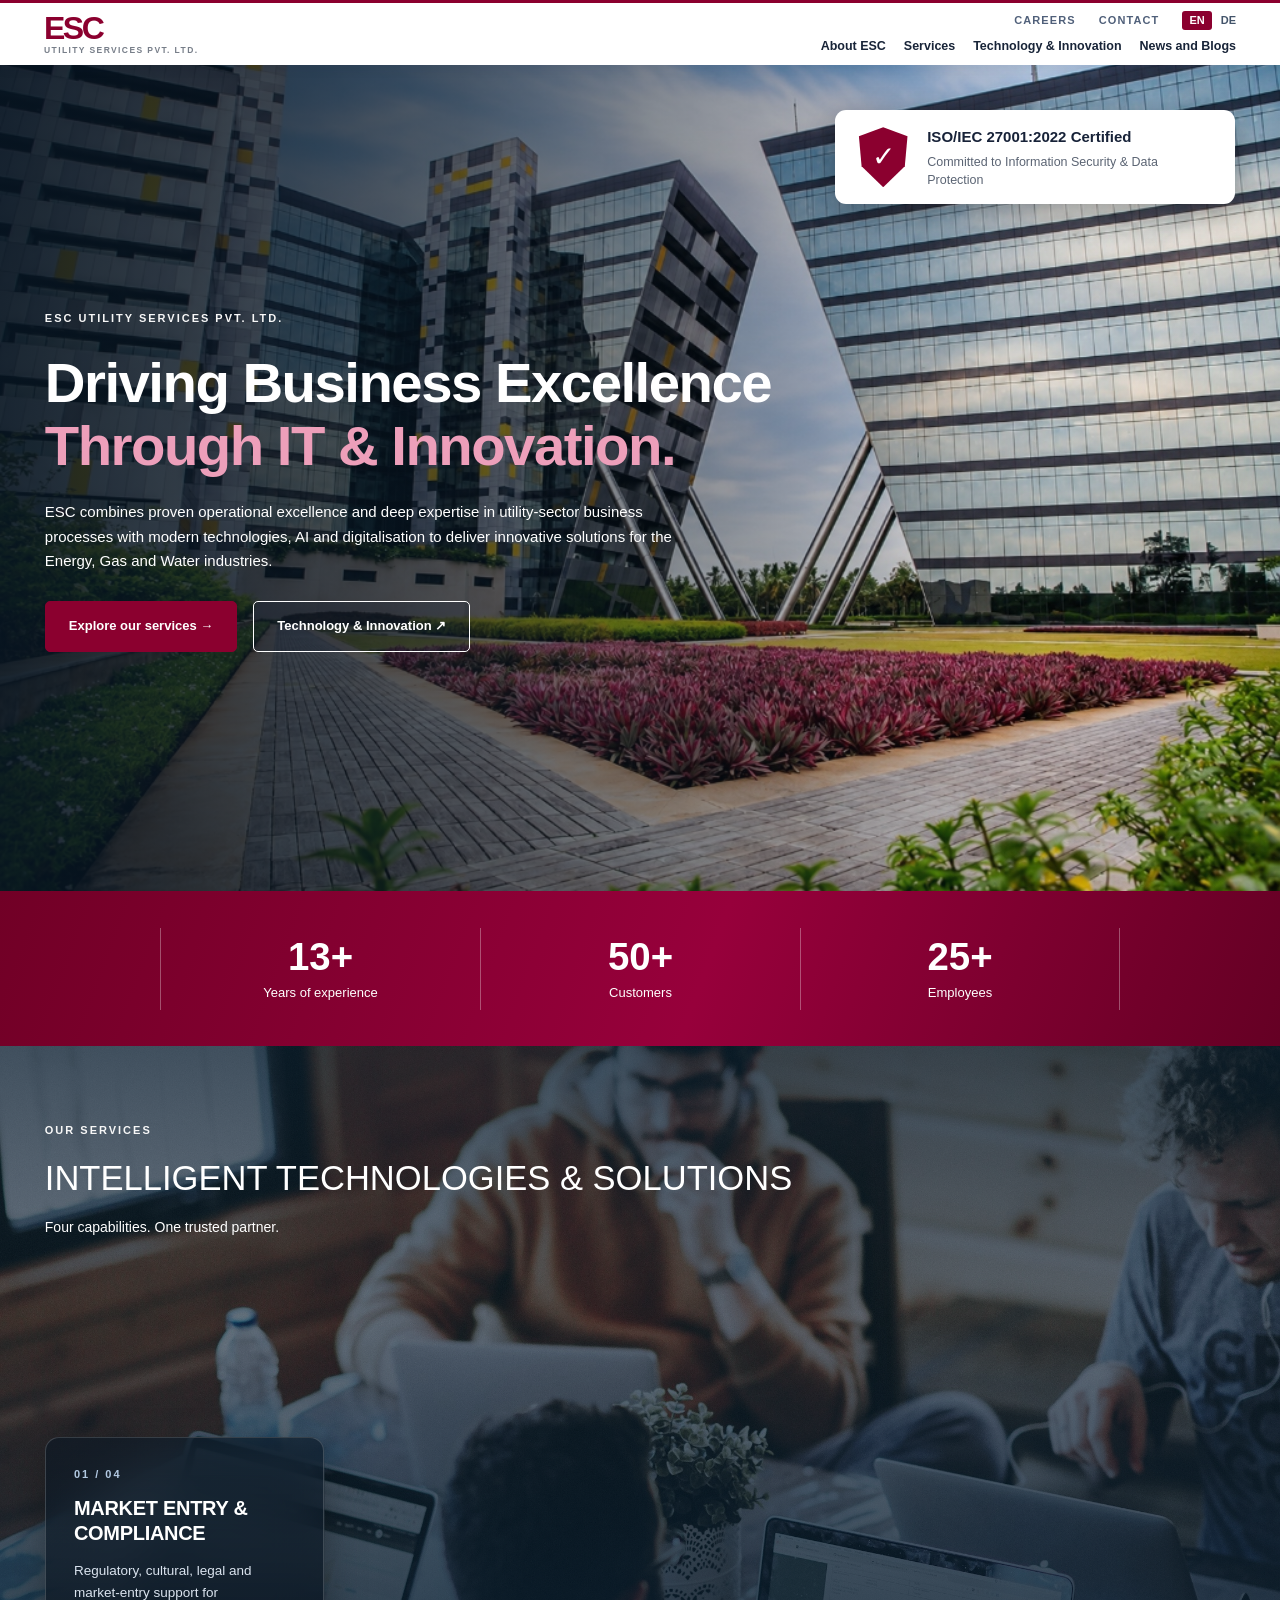
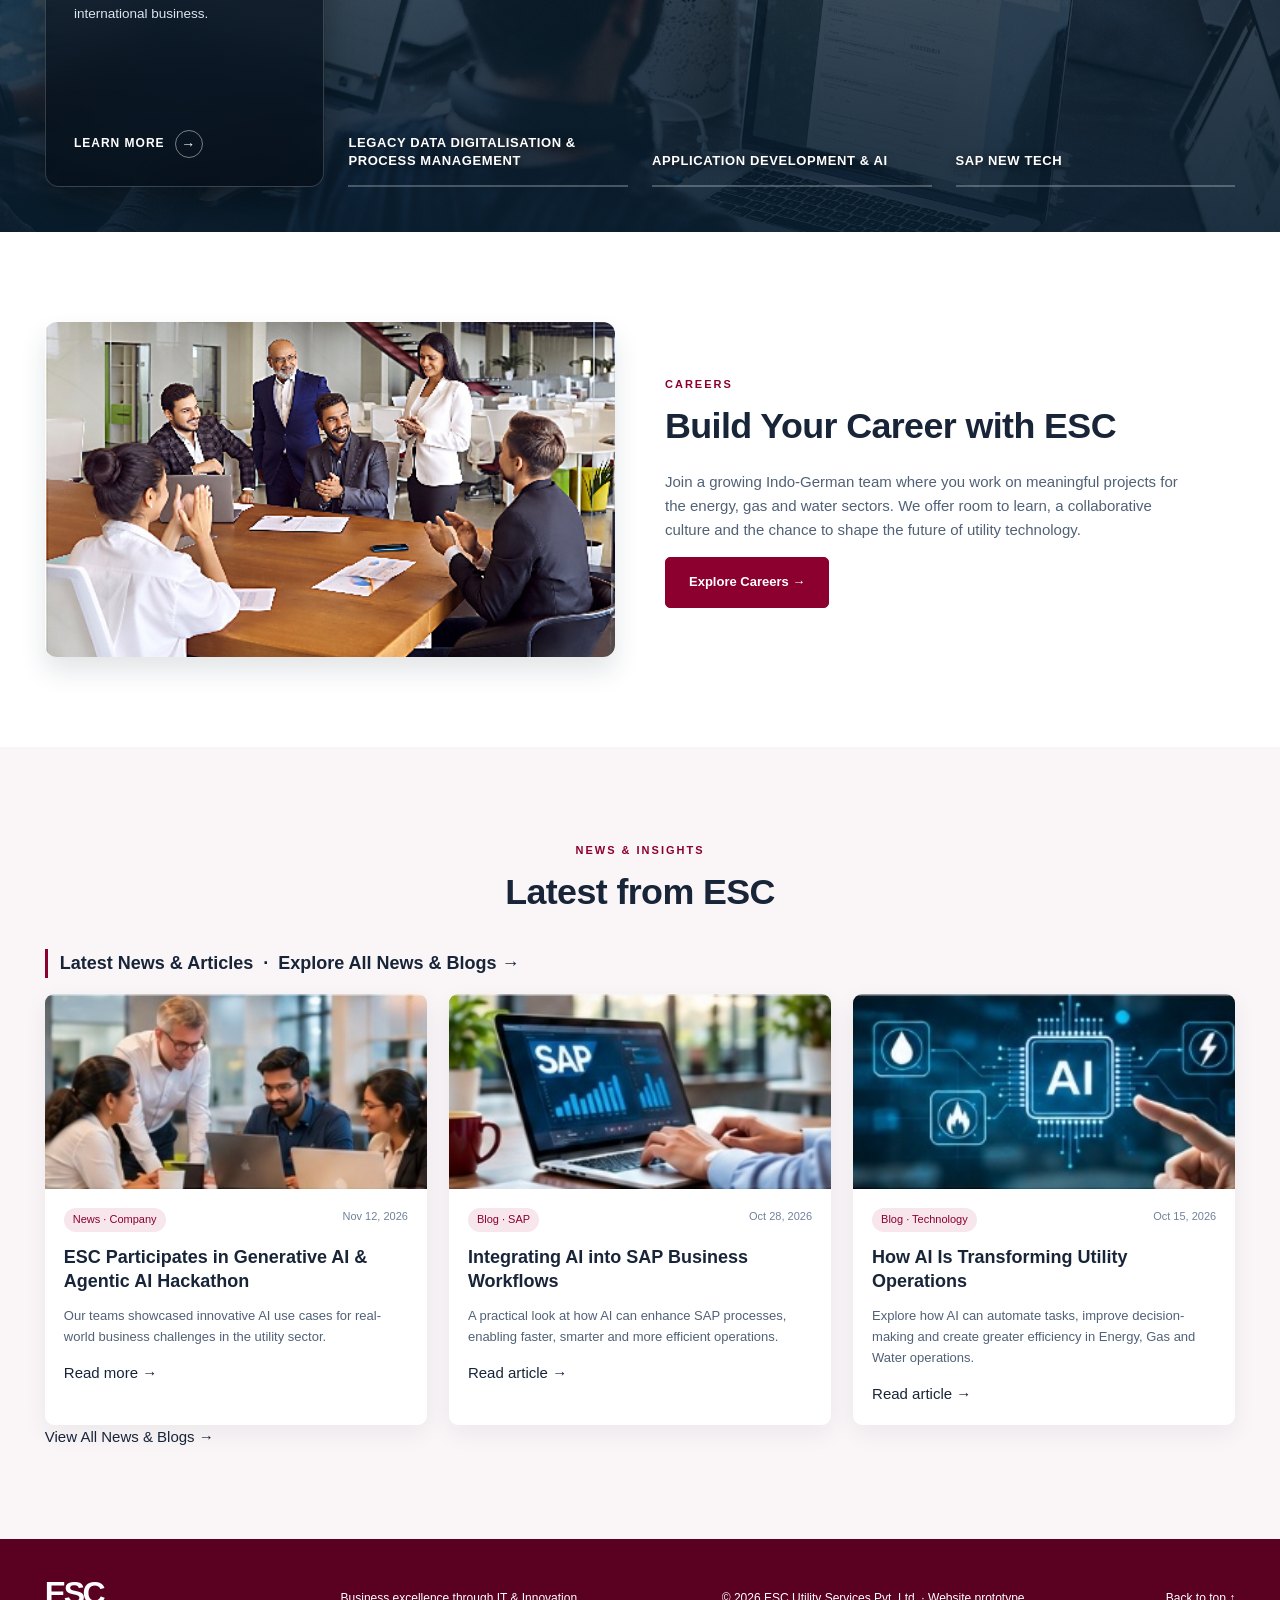
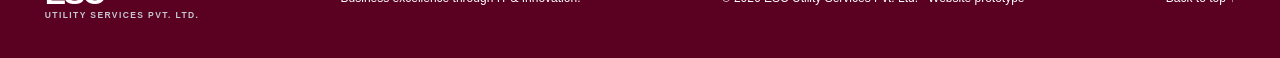
==== ESC_Complete_Website/index.html @ 32b94854 "Initial commit of updated ESC website" ====
<!DOCTYPE html>

<html lang="en"><head><meta charset="utf-8"/><meta content="width=device-width, initial-scale=1" name="viewport"/><meta content="#85002e" name="theme-color"/><title>ESC Utility Services Pvt. Ltd. | IT &amp; Innovation</title><link href="styles.css?v=20261124_clean" rel="stylesheet"/></head><body>
<header class="site-header">
    <div class="topbar">
      <a class="brand" href="#home">
        <b>ESC</b>
        <small>UTILITY SERVICES PVT. LTD.</small>
      </a>
      <div class="toplinks">
        <a href="careers.html" data-en="Careers" data-de="Karriere">Careers</a>
        <a href="contact.html" data-en="Contact" data-de="Kontakt">Contact</a>
        <span class="lang">
          <button class="chosen" data-lang="en" type="button">EN</button>
          <button class="" data-lang="de" type="button">DE</button>
        </span>
      </div>
    </div>
    <div class="navrow">
      <nav aria-label="Main navigation">
        <a href="about.html" data-en="About ESC" data-de="Über ESC">About ESC</a>
        <a href="services.html" data-en="Services" data-de="Leistungen">Services</a>
        <a href="innovation.html" data-en="Technology &amp; Innovation" data-de="Technologie &amp; Innovation">Technology &amp; Innovation</a>
        <a href="news-and-blogs.html" data-en="News and Blogs" data-de="News und Blogs">News and Blogs</a>
      </nav>
      <button aria-label="Toggle menu" class="menu" id="menu" type="button">☰</button>
    </div>
  </header>
<main><section class="hero" id="home"><div class="hero-copy"><span class="eyebrow light">ESC UTILITY SERVICES PVT. LTD.</span><h1 data-de="Geschäftliche Exzellenz&lt;br&gt;&lt;em&gt;durch IT &amp; Innovation.&lt;/em&gt;" data-en="Driving Business Excellence&lt;br&gt;&lt;em&gt;Through IT &amp; Innovation.&lt;/em&gt;">Driving Business Excellence<br/><em>Through IT &amp; Innovation.</em></h1><p data-de="Aufbauend auf 13 Jahren Erfahrung mit Geschäftsprozessen der Versorgungswirtschaft verbindet ESC operative Exzellenz mit modernen Technologien, KI und Digitalisierung für die Energie-, Gas- und Wasserwirtschaft." data-en="ESC combines proven operational excellence and deep expertise in utility-sector business processes with modern technologies, AI and digitalisation to deliver innovative solutions for the Energy, Gas and Water industries.">ESC combines proven operational excellence and deep expertise in utility-sector business processes with modern technologies, AI and digitalisation to deliver innovative solutions for the Energy, Gas and Water industries.</p><div class="hero-actions"><a class="btn" href="#services">Explore our services &rarr;</a><a class="btn outline" href="innovation.html">Technology &amp; Innovation ↗</a></div></div><div class="iso"><div class="shield">✓</div><div><strong>ISO/IEC 27001:2022 Certified</strong><small>Committed to Information Security &amp; Data Protection</small></div></div></section><section aria-label="ESC company at a glance" class="stats"><div class="stat"><strong>13+</strong><span>Years of experience</span></div><div class="stat"><strong>50+</strong><span>Customers</span></div><div class="stat"><strong>25+</strong><span>Employees</span></div></section>
<section class="services-section" id="services"><div class="service-bgs" id="serviceBgs"></div><div class="services-title"><span class="eyebrow light">OUR SERVICES</span><h2>INTELLIGENT TECHNOLOGIES &amp; SOLUTIONS</h2><p>Four capabilities. One trusted partner.</p></div><div class="service-panels" id="servicePanels"></div></section><section class="section careers" id="careers"><img alt="Professional team collaborating around a meeting table" src="assets/career-team-reference.jpg"/><div><span class="eyebrow">CAREERS</span><h2>Build Your Career with ESC</h2><p>Join a growing Indo-German team where you work on meaningful projects for the energy, gas and water sectors. We offer room to learn, a collaborative culture and the chance to shape the future of utility technology.</p><a class="btn blue" href="careers.html">Explore Careers &rarr;</a></div></section><section class="section insights" id="news"><div class="section-heading"><span class="eyebrow" data-en="NEWS &amp; INSIGHTS" data-de="NEWS &amp; EINBLICKE">NEWS &amp; INSIGHTS</span><h2 data-en="Latest from ESC" data-de="Aktuelles von ESC">Latest from ESC</h2></div><div class="insight-sub" id="blogs"><span data-en="Latest News &amp; Articles" data-de="Aktuelle News &amp; Artikel">Latest News &amp; Articles</span> &nbsp;&middot;&nbsp; <a href="news-and-blogs.html" class="all-news-link" data-en="Explore All News &amp; Blogs &rarr;" data-de="Alle News &amp; Blogs entdecken &rarr;">Explore All News &amp; Blogs &rarr;</a></div><div class="news-grid"><article class="news-card"><div class="news-img n1"></div><div class="news-body"><div class="news-meta"><span data-en="News &middot; Company" data-de="News &middot; Unternehmen">News &middot; Company</span><time data-en="Nov 12, 2026" data-de="12. Nov 2026">Nov 12, 2026</time></div><h3 data-en="ESC Participates in Generative AI &amp; Agentic AI Hackathon" data-de="ESC nimmt am Generative AI &amp; Agentic AI Hackathon teil">ESC Participates in Generative AI &amp; Agentic AI Hackathon</h3><p data-en="Our teams showcased innovative AI use cases for real-world business challenges in the utility sector." data-de="Unsere Teams präsentierten innovative KI-Anwendungsfälle für reale geschäftliche Herausforderungen in der Versorgungswirtschaft.">Our teams showcased innovative AI use cases for real-world business challenges in the utility sector.</p><a class="news-card-cta" href="news-and-blogs.html" data-en="Read more &rarr;" data-de="Mehr lesen &rarr;">Read more &rarr;</a></div></article><article class="news-card"><div class="news-img n2"></div><div class="news-body"><div class="news-meta"><span data-en="Blog &middot; SAP" data-de="Blog &middot; SAP">Blog &middot; SAP</span><time data-en="Oct 28, 2026" data-de="28. Okt 2026">Oct 28, 2026</time></div><h3 data-en="Integrating AI into SAP Business Workflows" data-de="Integration von KI in SAP-Geschäftsprozesse">Integrating AI into SAP Business Workflows</h3><p data-en="A practical look at how AI can enhance SAP processes, enabling faster, smarter and more efficient operations." data-de="Ein praxisnaher Einblick, wie KI SAP-Prozesse erweitert und schnellere, intelligentere sowie effizientere Abläufe ermöglicht.">A practical look at how AI can enhance SAP processes, enabling faster, smarter and more efficient operations.</p><a class="news-card-cta" href="news-and-blogs.html" data-en="Read article &rarr;" data-de="Artikel lesen &rarr;">Read article &rarr;</a></div></article><article class="news-card"><div class="news-img n3"></div><div class="news-body"><div class="news-meta"><span data-en="Blog &middot; Technology" data-de="Blog &middot; Technologie">Blog &middot; Technology</span><time data-en="Oct 15, 2026" data-de="15. Okt 2026">Oct 15, 2026</time></div><h3 data-en="How AI Is Transforming Utility Operations" data-de="Wie KI den Versorgerbetrieb transformiert">How AI Is Transforming Utility Operations</h3><p data-en="Explore how AI can automate tasks, improve decision-making and create greater efficiency in Energy, Gas and Water operations." data-de="Erfahren Sie, wie KI Aufgaben automatisiert, Entscheidungsfindungen verbessert und Effizienz in Strom-, Gas- und Wasserbetrieben steigert.">Explore how AI can automate tasks, improve decision-making and create greater efficiency in Energy, Gas and Water operations.</p><a class="news-card-cta" href="news-and-blogs.html" data-en="Read article &rarr;" data-de="Artikel lesen &rarr;">Read article &rarr;</a></div></article></div><div class="explore-all-wrap"><a href="news-and-blogs.html" class="btn-explore-all" data-en="View All News &amp; Blogs &rarr;" data-de="Alle News &amp; Blogs ansehen &rarr;">View All News &amp; Blogs &rarr;</a></div></section>
</main>
<footer><div class="brand"><b>ESC</b><small>UTILITY SERVICES PVT. LTD.</small></div><p>Business excellence through IT &amp; Innovation.</p><p>© <span id="year"></span> ESC Utility Services Pvt. Ltd. &middot; Website prototype</p><a href="#home">Back to top ↑</a></footer>
<dialog id="modal"><button aria-label="Close" class="close" id="closeModal">×</button><div id="modalContent"></div></dialog><script src="script.js?v=20261118_services"></script></body></html>
---- ESC_Complete_Website/styles.css ----
*{box-sizing:border-box}html{height:100%;scroll-behavior:smooth;scroll-padding-top:115px}body{min-height:100%;min-height:100dvh;margin:0;display:flex;flex-direction:column;font:15px/1.6 "Segoe UI",Arial,sans-serif;color:#182438;background:white}a{text-decoration:none;color:inherit}button,input,textarea{font:inherit}button{cursor:pointer}:root{--maroon:#87002e;--ink:#182438;--soft:#f0f5fb}.site-header{position:sticky;top:0;z-index:100;background:#fff;box-shadow:0 2px 13px #0b243016}.topbar{height:65px;padding:0 6%;display:flex;align-items:center;justify-content:space-between;border-bottom:1px solid #e7ebef}.brand{display:block;line-height:1}.brand b{display:block;font-size:38px;color:var(--maroon);letter-spacing:-3px;font-weight:900}.brand small{display:block;font-size:9px;color:#777e89;letter-spacing:1.5px;margin-top:3px;font-weight:600}.toplinks{display:flex;align-items:center;gap:28px;font-size:11px;text-transform:uppercase;letter-spacing:1.2px;color:#50607a;font-weight:650}.toplinks a:hover,.navrow a:hover{color:var(--maroon)}.lang{display:flex;gap:2px}.lang button{border:0;background:white;color:#43546a;padding:6px 9px;font-size:12px}.lang .chosen{background:var(--maroon);color:white;border-radius:3px}.navrow{height:49px;display:flex;align-items:center;justify-content:center}.navrow nav{display:flex;gap:42px;font-size:14px;font-weight:500}.menu{display:none}.hero{min-height:calc(100svh - 114px);height:650px;position:relative;background:url('assets/technopark.jpg') center 51%/cover;color:white;display:flex;align-items:center}.hero:before{content:'';position:absolute;inset:0;background:linear-gradient(90deg,#071522e8 0%,#071522a9 36%,#07152215 82%)}.hero-copy{position:relative;z-index:1;margin-left:max(3.5%,calc((100vw - 1480px)/2));width:min(840px,60%)}.eyebrow{font-size:11px;letter-spacing:2px;color:var(--maroon);font-weight:800}.eyebrow.light{color:#f7f7f7}.hero h1{font-size:clamp(37px,4.4vw,70px);line-height:1.13;letter-spacing:-1.5px;margin:22px 0}.hero h1 em{font-style:normal;color:#ed9fba}.hero-copy p{font-size:clamp(15px,1.05vw,18px);line-height:1.65;max-width:670px}.hero-actions{display:flex;gap:16px;flex-wrap:wrap;margin-top:27px}.btn{display:inline-flex;align-items:center;justify-content:center;background:var(--maroon);color:white;border:1px solid var(--maroon);border-radius:5px;padding:14px 23px;font-size:13px;font-weight:700}.btn:hover{filter:brightness(1.12)}.btn.outline{background:#101d2d44;border-color:#fff}.btn.blue{background:var(--maroon);border-color:var(--maroon)}.iso{position:absolute;z-index:2;right:max(3.5%,calc((100vw - 1480px)/2));top:45px;bottom:auto;display:flex;align-items:center;gap:17px;padding:15px 21px;background:#fff;color:var(--ink);border-radius:11px;box-shadow:0 8px 30px #0004;max-width:400px}.iso strong{font-size:15px}.iso small{display:block;color:#5b6473;line-height:1.4;margin-top:5px}.shield{background:var(--maroon);color:white;font-size:28px;clip-path:polygon(50% 0,95% 15%,90% 65%,50% 100%,10% 65%,5% 15%);height:60px;width:54px;flex:none;display:grid;place-items:center}.services-section{position:relative;height:calc(100svh - 114px);min-height:630px;background:#152c38;color:#fff;overflow:hidden;margin-top:36px}.service-bgs,.service-bg{position:absolute;inset:0}.service-bg{background-position:center;background-size:cover;opacity:0;transition:opacity .55s ease}.service-bg.selected{opacity:1}.services-section:after{content:'';position:absolute;inset:0;pointer-events:none;background:linear-gradient(180deg,#081e3090 0%,#081e3020 35%,#081e30a0 100%)}.services-title{position:absolute;top:9%;left:max(3.5%,calc((100vw - 1480px)/2));z-index:2}.services-title h2{font-size:clamp(27px,2.7vw,42px);font-weight:450;margin:10px 0}.services-title p{margin:0;font-size:14px}
/* Interactive Services Accordion & Glassmorphism Panels */
.service-panels {
  position: absolute;
  z-index: 3;
  bottom: 0;
  left: 0;
  right: 0;
  padding: 0 max(3.5%, calc((100vw - 1480px) / 2)) 45px;
  display: grid;
  grid-template-columns: repeat(4, 1fr);
  gap: 24px;
  align-items: flex-end;
}
.service-col {
  position: relative;
  display: flex;
  flex-direction: column;
  justify-content: flex-end;
}
.service-tab-btn {
  background: transparent;
  border: 0;
  padding: 16px 0;
  color: #ffffff;
  text-align: left;
  cursor: pointer;
  width: 100%;
  display: block;
  border-bottom: 2px solid rgba(255, 255, 255, 0.25);
  transition: all .25s ease;
}
.service-tab-btn:hover,
.service-tab-btn:focus-visible {
  border-bottom-color: var(--maroon);
  color: #ffffff;
}
.service-col.active .service-tab-btn {
  display: none;
}
.service-tab-btn .tab-title {
  display: block;
  font-size: clamp(13px, 1vw, 15px);
  font-weight: 700;
  text-transform: uppercase;
  letter-spacing: .6px;
  line-height: 1.35;
  color: #ffffff;
  text-shadow: 0 2px 8px rgba(0, 0, 0, .7);
}
.service-glass-card {
  display: none;
  flex-direction: column;
  justify-content: space-between;
  min-height: 350px;
  padding: clamp(24px, 2.2vw, 36px);
  border-radius: 14px;
  background: linear-gradient(180deg, rgba(7, 21, 35, .58) 0%, rgba(5, 15, 26, .86) 100%);
  backdrop-filter: blur(24px);
  -webkit-backdrop-filter: blur(24px);
  border: 1px solid rgba(255, 255, 255, .18);
  box-shadow: 0 16px 40px rgba(0, 0, 0, .35);
  cursor: pointer;
  animation: glassCardFade .4s cubic-bezier(.16, 1, .3, 1) forwards;
  transition: border-color .25s ease, box-shadow .25s ease;
}
.service-glass-card:hover {
  border-color: rgba(255, 255, 255, .35);
  box-shadow: 0 20px 48px rgba(0, 0, 0, .45);
}
.service-col.active .service-glass-card {
  display: flex;
}
@keyframes glassCardFade {
  from {
    opacity: 0;
    transform: translateY(16px);
  }
  to {
    opacity: 1;
    transform: translateY(0);
  }
}
.service-glass-card .num {
  font-size: 11px;
  letter-spacing: 2px;
  color: #b2c9e2;
  font-weight: 700;
  margin-bottom: 12px;
}
.service-glass-card h3 {
  font-size: clamp(20px, 1.55vw, 25px);
  font-weight: 700;
  line-height: 1.25;
  color: #ffffff;
  margin: 0 0 14px;
  text-transform: uppercase;
  letter-spacing: -.3px;
}
.service-glass-card .desc {
  font-size: 13.5px;
  line-height: 1.6;
  color: #dbe4ef;
  margin: 0 0 24px;
  flex-grow: 1;
}
.service-learn-btn {
  background: transparent;
  border: 0;
  padding: 0;
  display: inline-flex;
  align-items: center;
  gap: 10px;
  color: #ffffff;
  font-size: 12px;
  font-weight: 800;
  letter-spacing: 1px;
  cursor: pointer;
  align-self: flex-start;
  transition: transform .25s ease, color .25s ease;
  text-decoration: none;
}
.service-learn-btn:hover {
  color: #ff9bbb;
  transform: translateX(4px);
}
.service-learn-btn .arrow-circle {
  display: inline-grid;
  place-items: center;
  width: 28px;
  height: 28px;
  border-radius: 50%;
  border: 1px solid rgba(255, 255, 255, .45);
  font-size: 14px;
  transition: border-color .25s ease;
}
.service-learn-btn:hover .arrow-circle {
  border-color: #ff9bbb;
}

@media (max-width: 950px) {
  .services-section {
    height: auto;
    min-height: 720px;
  }
  .service-panels {
    grid-template-columns: repeat(2, 1fr);
    gap: 16px;
    padding: 0 5% 30px;
  }
  .service-glass-card {
    min-height: 300px;
    padding: 22px;
  }
}
@media (max-width: 650px) {
  .services-section {
    min-height: 640px;
  }
  .services-title {
    top: 30px;
    left: 20px;
    right: 20px;
  }
  .service-panels {
    grid-template-columns: 1fr;
    gap: 12px;
    padding: 0 20px 25px;
  }
  .service-glass-card {
    min-height: auto;
    padding: 20px;
  }
}
.section{padding:90px max(3.5%,calc((100vw - 1480px)/2))}.section h2{font-size:clamp(29px,2.8vw,44px);line-height:1.2;letter-spacing:-.6px;margin:10px 0 22px}.section p{color:#516176}.about{display:grid;grid-template-columns:1fr 1fr;gap:70px;align-items:center}.about-img img{width:100%;height:350px;object-fit:cover;border-radius:12px;box-shadow:0 16px 30px #16294016}.about h2 span{color:var(--maroon)}.text-link{color:var(--maroon);font-weight:700;display:inline-block;margin-top:10px}.tech{background:#f8f9fb}.section-heading{text-align:center;max-width:690px;margin:0 auto 35px}.section-heading p{margin:0}.tech-grid{display:grid;grid-template-columns:repeat(4,1fr);gap:15px}.tech-grid article{padding:28px 22px;background:white;border:1px solid #e6e9ef;border-radius:9px;box-shadow:0 8px 24px #1a2b3c09}.tech-grid article span{color:var(--maroon);font-weight:800}.tech-grid h3{font-size:18px;line-height:1.3}.tech-grid p{font-size:13px}.careers{display:grid;grid-template-columns:1fr 1fr;align-items:center;gap:50px}.careers img{width:100%;height:335px;object-fit:cover;border-radius:12px;box-shadow:0 14px 26px #1a304020}.careers p{max-width:520px}.insights{background:#faf5f7}.insight-sub{font-size:18px;font-weight:700;border-left:3px solid var(--maroon);padding-left:12px;margin-bottom:16px}.news-grid{display:grid;grid-template-columns:repeat(3,1fr);gap:22px}.news-card{background:#fff;border-radius:9px;overflow:hidden;box-shadow:0 8px 25px #1c2c4210}.news-img{height:195px;background-size:cover;background-position:center}.n1{background-image:url('assets/news-hackathon.jpg')}.n2{background-image:url('assets/blog-sap-ai.jpg')}.n3{background-image:url('assets/blog-ai-utilities.jpg')}.news-body{padding:19px}.news-meta{display:flex;justify-content:space-between;font-size:11px;color:#71809a}.news-meta span{background:#f8e6ed;color:#87002e;padding:3px 9px;border-radius:20px}.news-body h3{font-size:18px;line-height:1.35;margin:13px 0 8px}.news-body p{font-size:13px}.news-body button{border:0;background:none;color:var(--maroon);font-weight:700;padding:0}.demo-note{font-size:11px;text-align:right}.leadership{background:#fafbfe}.leaders{max-width:840px;margin:0 auto;display:grid;gap:28px}.leader{background:#fff;border:1px solid #d6dfea;border-radius:15px;box-shadow:0 3px 4px #0002;padding:26px;display:grid;grid-template-columns:1.15fr .85fr;align-items:center;gap:30px}.leader img{width:100%;height:260px;object-fit:cover;object-position:center top;border-radius:10px}.leader h3{font-size:25px;line-height:1.15;margin:0 0 9px}.leader p{font-size:13px}.leader hr{border:0;border-top:1px solid #e4eaf0;margin:18px 0}.leader small{color:#8490a2;margin-right:15px}.leader a{color:var(--maroon);font-size:13px;font-weight:700}.contact{display:grid;grid-template-columns:1fr 1fr;gap:65px;background:#fff}.contact form{display:grid;gap:14px}.contact label{font-weight:650;font-size:13px}.contact input,.contact textarea{display:block;width:100%;margin-top:6px;border:1px solid #d3dbe5;padding:12px;border-radius:5px;background:#fbfcfe}.contact form small{color:#687687}.contact button{justify-self:start}footer{background:#57001f;color:#f1e7ec;padding:38px max(3.5%,calc((100vw - 1480px)/2));display:flex;justify-content:space-between;align-items:center;gap:25px;flex-wrap:wrap;font-size:12px}footer .brand small{color:#c4c8d0}footer .brand b{color:#fff}dialog{border:0;border-radius:14px;max-width:680px;width:calc(100% - 30px);padding:40px;box-shadow:0 20px 70px #0005}dialog::backdrop{background:#081624a8}.close{position:absolute;right:15px;top:8px;border:0;background:none;font-size:32px;color:#354458}@media(max-width:950px){.hero-copy{width:78%}.iso{top:30px;bottom:auto}.tech-grid{grid-template-columns:repeat(2,1fr)}.about,.careers,.contact{gap:30px}}@media(max-width:650px){.topbar{height:65px;padding:0 18px}.toplinks{gap:12px}.toplinks a:nth-child(1){display:none}.navrow{justify-content:flex-end;padding:0 18px}.navrow nav{display:none;position:absolute;top:114px;left:0;right:0;background:white;flex-direction:column;gap:0;padding:16px 25px;box-shadow:0 12px 20px #0002}.navrow nav.open{display:flex}.navrow nav a{padding:10px}.menu{display:block;background:white;border:0;font-size:23px}.hero{height:auto;min-height:750px;align-items:flex-start}.hero-copy{margin:70px 25px 0;width:calc(100% - 50px)}.hero h1{font-size:40px}.hero p{font-size:14px}.iso{left:20px;right:20px;top:auto;bottom:25px;max-width:none}.services-section{height:1000px}.section{padding:65px 22px}.about,.careers,.contact{grid-template-columns:1fr}.about-img img,.careers img{height:250px}.tech-grid,.news-grid{grid-template-columns:1fr}.leader{grid-template-columns:1fr}.leader img{height:290px}.leader h3{font-size:22px}footer{padding:30px 22px}}
/* Requested company metrics between hero and services */
.stats-strip{min-height:145px;background:linear-gradient(110deg,#74002a,#9b1645 54%,#640027);color:#fff;display:flex;align-items:center;justify-content:center;padding:20px max(3.5%,calc((100vw - 1480px)/2));gap:0;position:relative;overflow:hidden}
.stats-strip:after{content:"";position:absolute;right:0;top:0;width:40%;height:100%;background:radial-gradient(circle at 20% 35%,#ffffff16 2px,transparent 3px),linear-gradient(120deg,transparent 20%,#ffffff08 21%,transparent 22%);background-size:70px 70px,100% 100%;pointer-events:none}
.stats-strip .stat{min-width:205px;text-align:center;padding:0 42px;border-left:1px solid #ffffff55;position:relative;z-index:1}
.stats-strip .stat:last-child{border-right:1px solid #ffffff55}
.stats-strip strong{font-size:38px;line-height:1.1;display:block;font-weight:800}
.stats-strip span{font-size:13px;display:block;margin-top:6px}
.services-section{margin-top:0}
/* Each panel shows its own photo, and selected one gets the maroon tint */
/* Exact two-row header: top utility links above main navigation */
.topbar{min-height:65px}.navrow{border-bottom:1px solid #e8ebef}
.careers{background:#fff;grid-template-columns:1fr 1fr;gap:50px}
.careers img{object-fit:cover;object-position:center;height:335px;image-rendering:auto}
@media(max-width:650px){.stats-strip{min-height:120px;padding:15px 8px}.stats-strip .stat{min-width:0;flex:1;padding:0 7px}.stats-strip strong{font-size:27px}.stats-strip span{font-size:10px}.careers{grid-template-columns:1fr}.careers img{height:auto;aspect-ratio:447/333}}
/* ESC latest revision */
.stats{min-height:155px;background:linear-gradient(110deg,#710026,#97003b 55%,#650024);color:white;display:flex;align-items:center;justify-content:center;padding:25px max(3.5%,calc((100vw - 1480px)/2));gap:0}
.stat{flex:1;max-width:320px;text-align:center;padding:6px 20px;border-left:1px solid #ffffff50}.stat:last-child{border-right:1px solid #ffffff50}.stat strong{display:block;font-size:clamp(29px,3vw,45px);line-height:1.2}.stat span{font-size:13px}
.services-section{margin-top:0}
.standalone-main, main, .careers-main, .tech-main, .svc-main { flex: 1 0 auto; display: flex; flex-direction: column; }
.standalone-main > .section { margin-top: auto; margin-bottom: auto; padding-top: clamp(40px, 5vh, 80px); padding-bottom: clamp(40px, 5vh, 80px); }
footer { margin-top: auto; flex-shrink: 0; }
.careers img{object-fit:cover;object-position:center}
@media(max-width:650px){.stats{padding:22px 8px;min-height:125px}.stat{padding:5px}.stat strong{font-size:27px}.stat span{font-size:10px}}
/* 2026 ESC contact and corporate maroon refinements */
:root{--maroon:#8b002f;--maroon-dark:#5a0021;--ink:#172238}
.site-header{border-top:3px solid var(--maroon)}
.topbar{height:59px}.navrow{height:52px}.toplinks{font-size:12px}.navrow nav{gap:44px}
.btn.blue{background:var(--maroon);border-color:var(--maroon)}
footer{background:var(--maroon-dark)!important;color:#fff}
.news-meta span{background:#f8e6ed;color:var(--maroon)}
.contact-hero{background-color:#ffffff;background-image:radial-gradient(circle at 85% 15%,#fff1f4 0%,transparent 60%);padding:85px max(3.5%,calc((100vw - 1480px)/2)) 90px;border-bottom:1px solid #edf1f6}
.contact-shell{max-width:1480px;margin:auto}.contact-pill{display:inline-block;border:1px solid #ecc2cc;border-radius:30px;padding:6px 14px;background:#fdf2f4;color:#87002e;font-size:10px;font-weight:700;letter-spacing:1.4px}
.contact-hero h1{font-size:clamp(46px,5.2vw,77px);line-height:1.08;letter-spacing:-2px;margin:25px 0 18px;color:var(--ink)}.contact-hero h1 span{color:var(--maroon)}.contact-hero p{max-width:630px;color:#516179;font-size:17px}
.contact-methods{display:flex;justify-content:center;gap:16px;padding:38px 20px;background:#ffffff;border-bottom:1px solid #edf1f6}.method{width:290px;min-height:72px;border:1px solid #e2e8f0;border-radius:13px;background:white;display:flex;gap:15px;align-items:center;padding:15px 19px;box-shadow:0 3px 12px rgba(0,0,0,0.03);transition:all .25s ease}.method:hover{border-color:#ecc2cc;transform:translateY(-2px);box-shadow:0 6px 18px rgba(135,0,46,0.08)}.method-icon{border:1px solid #e7bbc5;border-radius:10px;background:#fdf2f4;color:var(--maroon);font-size:22px;width:39px;height:39px;display:grid;place-items:center}.method small{display:block;font-size:9px;letter-spacing:1px;color:#60728c;font-weight:800}.method strong{display:block;font-size:13px;color:var(--ink)}
.locations-section{padding:75px max(3.5%,calc((100vw - 1480px)/2)) 90px;background:#fbfcfe;border-bottom:1px solid #edf1f6}.locations-section .section-heading{margin-bottom:32px}.location-tabs{display:flex;justify-content:center;gap:10px;margin:0 0 30px}.location-tabs button{border:1px solid #dce4ed;background:#fff;color:#32445b;border-radius:30px;padding:12px 27px;font-size:11px;font-weight:800;letter-spacing:1.4px;transition:all .2s ease}.location-tabs button.active{background:var(--maroon);color:#fff;border-color:var(--maroon);box-shadow:0 4px 14px rgba(135,0,46,0.22)}
.location-card{max-width:1400px;margin:auto;display:grid;grid-template-columns:42% 58%;border:1px solid #e2e8f0;background:#fff;border-radius:16px;overflow:hidden;box-shadow:0 10px 30px rgba(24,47,72,0.06);min-height:430px}.location-details{padding:30px;display:flex;flex-direction:column}.location-micro{display:flex;justify-content:space-between;gap:10px;border-bottom:1px solid #edf1f6;padding-bottom:17px;margin-bottom:20px;color:var(--maroon);font-size:10px;font-weight:700}.location-micro span:first-child{color:#55687d;background:#f2f5f8;border-radius:20px;padding:2px 8px}.location-details .eyebrow{font-size:10px}.location-details h3{font-size:25px;line-height:1.25;margin:7px 0 14px}.location-details p{font-size:14px;line-height:1.85;color:#516179;margin:0 0 20px}.location-contact{border-top:1px solid #edf1f6;padding:17px 0;display:grid;gap:9px}.location-contact a{font-size:13px;color:#34445d}.location-directions{margin-top:auto;text-align:center;font-size:11px;padding:12px}.location-map{min-height:430px;background:#f4f6f9}.location-map iframe{border:0;width:100%;height:100%;min-height:430px;display:block}
.leadership{background:#ffffff;border-bottom:1px solid #edf1f6}.leadership .section-heading{max-width:640px}.leadership .leader{max-width:850px;border:1px solid #e2e8f0;box-shadow:0 6px 20px rgba(24,47,72,0.05)}.leadership .leader img{height:265px}.leadership .leader a{color:var(--maroon)}
.inquiry-section{background:#fbfcfe;padding:75px 20px 95px}.inquiry-card{background:#ffffff;max-width:800px;margin:auto;border:1px solid #e2e8f0;border-radius:19px;padding:48px;box-shadow:0 12px 35px rgba(24,47,72,0.06)}.inquiry-card .section-heading{margin-bottom:28px}.inquiry-card h2{font-size:35px;margin:10px 0}.inquiry-form{display:grid;grid-template-columns:1fr 1fr;gap:20px}.inquiry-form label{font-size:11px;font-weight:800;letter-spacing:1px;color:#4f5e74}.inquiry-form input,.inquiry-form select,.inquiry-form textarea{display:block;width:100%;margin-top:7px;border:1px solid #d4dde7;border-radius:10px;background:#ffffff;padding:13px;color:#182438;letter-spacing:normal;transition:border-color .2s,box-shadow .2s}.inquiry-form input:focus,.inquiry-form select:focus,.inquiry-form textarea:focus{outline:none;border-color:var(--maroon);box-shadow:0 0 0 3px rgba(135,0,46,0.08)}.inquiry-form .full{grid-column:1/-1}.inquiry-form button{width:100%;border-radius:9px}.form-note{text-align:center;color:#74839a;font-size:11px}
@media(max-width:700px){.contact-hero{padding:60px 22px 75px}.contact-methods{flex-wrap:wrap}.method{width:min(100%,350px)}.location-card{grid-template-columns:1fr}.location-map{min-height:330px}.location-map iframe{min-height:330px}.location-details{padding:24px}.inquiry-card{padding:27px 18px}.inquiry-form{grid-template-columns:1fr}.inquiry-card h2{font-size:27px}}
/* November 16 header alignment and About ESC mission redesign */
@media (min-width: 981px) {
  .hero { min-height: calc(100svh - 74px); }
  .site-header {
    display: grid;
    grid-template-columns: auto 1fr;
    grid-template-rows: auto auto;
    align-items: center;
    padding: 8px clamp(16px, 3.5vw, 44px) 9px;
    row-gap: 4px;
    background: #ffffff;
    overflow: visible;
  }
  .topbar, .navrow { display: contents; }
  .brand { grid-column: 1; grid-row: 1 / span 2; align-self: center; flex-shrink: 0; }
  .brand b { font-size: 32px; letter-spacing: -2.5px; }
  .brand small { font-size: 8.5px; margin-top: 2px; letter-spacing: 1.4px; }
  .toplinks {
    grid-column: 2;
    grid-row: 1;
    justify-self: end;
    margin-left: 0;
    display: flex;
    align-items: center;
    justify-content: flex-end;
    gap: clamp(14px, 1.8vw, 24px);
    width: auto;
    font-size: 11px;
    letter-spacing: 1.1px;
    white-space: nowrap;
  }
  .lang { display: inline-flex; align-items: center; gap: 2px; }
  .lang button { padding: 3px 7px; font-size: 11px; line-height: 1.2; }
  .lang button:last-child:not(.chosen) { padding-right: 0; }
  .navrow nav {
    grid-column: 2;
    grid-row: 2;
    justify-self: end;
    display: flex;
    align-items: center;
    justify-content: flex-end;
    gap: clamp(10px, 1.4vw, 22px);
    width: auto;
    font-size: clamp(12.5px, 0.95vw, 13.5px);
    font-weight: 550;
    padding-top: 2px;
    white-space: nowrap;
    flex-wrap: nowrap;
  }
  .navrow nav a {
    flex-shrink: 0;
    white-space: nowrap;
    display: inline-block;
  }
}
@media (max-width: 980px) {
  .site-header {
    display: flex;
    align-items: center;
    justify-content: space-between;
    padding: 8px 18px;
    position: sticky;
    top: 0;
    z-index: 100;
    background: #ffffff;
    box-shadow: 0 2px 10px rgba(11,36,48,.07);
  }
  .topbar {
    display: flex;
    align-items: center;
    gap: 14px;
    padding: 0;
    flex: 1;
    justify-content: space-between;
  }
  .brand b { font-size: 28px; }
  .brand small { font-size: 8px; }
  .toplinks { gap: 10px; font-size: 11px; }
  .toplinks a { display: none; }
  .lang button { padding: 4px 7px; font-size: 11px; }
  .navrow {
    padding: 0;
    margin-left: 10px;
    display: flex;
    align-items: center;
  }
  .navrow nav {
    display: none;
    position: absolute;
    top: 100%;
    left: 0;
    right: 0;
    background: #ffffff;
    flex-direction: column;
    gap: 0;
    padding: 12px 22px 18px;
    box-shadow: 0 14px 28px rgba(0,0,0,.12);
    border-top: 1px solid #eef2f6;
    max-height: 82vh;
    overflow-y: auto;
  }
  .navrow nav.open { display: flex; }
  .navrow nav a {
    padding: 12px 0;
    border-bottom: 1px solid #f0f4f8;
    font-size: 14.5px;
    color: #182438;
    font-weight: 550;
    white-space: normal;
  }
  .navrow nav a:last-child { border-bottom: none; }
  .navrow nav a.nav-active {
    color: var(--maroon);
    font-weight: 700;
  }
  .menu {
    display: block;
    background: #ffffff;
    border: 0;
    font-size: 24px;
    color: var(--maroon);
    padding: 3px 6px;
    line-height: 1;
    cursor: pointer;
  }
}
/* ESC Careers Page Redesign (scoped to careers.html) */
.toplinks a.nav-active{color:var(--maroon);position:relative}
.toplinks a.nav-active::after{content:'';position:absolute;left:0;right:0;bottom:-5px;height:2px;background:var(--maroon);border-radius:2px}
.careers-main{background:#fff}
.careers-container{max-width:1480px;margin:0 auto;padding:0 clamp(20px, 3.5vw, 44px)}
.careers-eyebrow{display:inline-flex;align-items:center;gap:10px;font-size:11px;font-weight:800;letter-spacing:1.8px;color:var(--maroon);text-transform:uppercase}
.careers-eyebrow::before{content:'';width:28px;height:2px;background:var(--maroon);border-radius:2px;flex:none}
.careers-btn-primary{display:inline-flex;align-items:center;justify-content:center;gap:12px;background:linear-gradient(135deg,#9a0d3d 0%,#740027 100%);color:#fff;border:0;border-radius:8px;padding:13px 24px;font-size:13.5px;font-weight:700;letter-spacing:.2px;box-shadow:0 8px 20px rgba(139,0,47,.25);transition:transform .2s ease,box-shadow .2s ease,filter .2s ease;cursor:pointer;white-space:nowrap}
.careers-btn-primary:hover{transform:translateY(-2px);box-shadow:0 12px 26px rgba(139,0,47,.34);filter:brightness(1.06)}
.careers-btn-primary .btn-arrow{display:inline-block;transition:transform .2s ease}
.careers-btn-primary:hover .btn-arrow{transform:translateX(4px)}
/* Careers Hero */
.careers-hero{position:relative;overflow:hidden;min-height:470px;display:flex;align-items:center;background:#dde1e5;border-bottom:1px solid #e6eaee}
.careers-hero-bg{position:absolute;inset:0;background:url('assets/careers-hero.jpg?v=20261118_hero2') right 18%/cover no-repeat}
.careers-hero::after{content:'';position:absolute;inset:0;background:linear-gradient(90deg,rgba(227,231,235,.78) 0%,rgba(227,231,235,.42) 32%,rgba(227,231,235,0) 46%);pointer-events:none}
.careers-hero-inner{position:relative;z-index:2;width:100%;padding-top:68px;padding-bottom:72px}
.careers-hero-copy{max-width:455px}
.careers-hero-copy h1{font-size:clamp(34px,3.6vw,50px);line-height:1.12;letter-spacing:-1.1px;font-weight:800;color:#162135;margin:14px 0 18px}
.careers-hero-copy h1 span{color:var(--maroon)}
.careers-hero-copy p{font-size:15.5px;line-height:1.65;color:#3d4d63;max-width:445px;margin:0 0 28px}
/* Careers Benefits */
.careers-benefits{position:relative;background:#fbf8f9;background-image:radial-gradient(ellipse 55% 65% at 96% 52%,rgba(139,0,47,.06) 0%,transparent 72%);padding:64px 0 54px}
.careers-section-head{margin-bottom:32px}
.careers-section-head h2{font-size:clamp(27px,2.7vw,38px);line-height:1.18;letter-spacing:-.7px;font-weight:800;color:#162135;margin:10px 0 10px}
.careers-section-head h2 span{color:var(--maroon)}
.careers-section-head p{font-size:15px;color:#4f5f75;margin:0;max-width:680px}
.benefits-row-lg{display:grid;grid-template-columns:repeat(2,1fr);gap:22px;margin-bottom:22px}
.benefit-card-lg{position:relative;overflow:hidden;background:#fff;border:1px solid #efe6ea;border-radius:18px;padding:26px 28px;display:flex;align-items:flex-start;gap:20px;box-shadow:0 8px 26px rgba(24,36,56,.055);transition:transform .24s ease,box-shadow .24s ease,border-color .24s ease}
.benefit-card-lg:hover{transform:translateY(-4px);box-shadow:0 16px 34px rgba(139,0,47,.11);border-color:#e4c3ce}
.benefit-icon-lg{flex:none;width:56px;height:56px;border-radius:14px;background:linear-gradient(145deg,#a61042 0%,#750026 100%);color:#fff;display:grid;place-items:center;box-shadow:0 8px 18px rgba(139,0,47,.25)}
.benefit-icon-lg svg{width:27px;height:27px}
.benefit-copy{position:relative;z-index:1;max-width:360px}
.benefit-copy h3{font-size:19px;font-weight:800;color:#162135;margin:2px 0 8px;line-height:1.25}
.benefit-copy p{font-size:14px;line-height:1.6;color:#4e5e73;margin:0}
.benefit-watermark{position:absolute;right:16px;bottom:-12px;width:96px;height:96px;color:rgba(139,0,47,.085);pointer-events:none}
.benefits-row-sm{display:grid;grid-template-columns:repeat(4,1fr);gap:18px}
.benefit-card-sm{background:#fff;border:1px solid #efe6ea;border-radius:16px;padding:20px 20px 22px;box-shadow:0 6px 20px rgba(24,36,56,.045);transition:transform .24s ease,box-shadow .24s ease,border-color .24s ease}
.benefit-card-sm:hover{transform:translateY(-4px);box-shadow:0 14px 30px rgba(139,0,47,.1);border-color:#e4c3ce}
.benefit-card-sm-head{display:flex;align-items:center;gap:11px;margin-bottom:12px}
.benefit-icon-sm{flex:none;width:36px;height:36px;border-radius:10px;background:#fdf0f4;border:1px solid #f4d6e0;color:var(--maroon);display:grid;place-items:center}
.benefit-icon-sm svg{width:19px;height:19px}
.benefit-card-sm h3{font-size:15.5px;font-weight:800;color:#162135;margin:0;line-height:1.25}
.benefit-card-sm p{font-size:13.5px;line-height:1.6;color:#4f5f75;margin:0}
/* Special Opportunities Image Cards */
.careers-opportunities{background:#fff;padding:42px 0 64px}
.opportunities-grid{display:grid;grid-template-columns:repeat(4,1fr);gap:20px;align-items:stretch}
.opp-card{background:linear-gradient(180deg,#fdf6f8 0%,#f7edf0 100%);border:1px solid #f0e2e7;border-radius:18px;overflow:hidden;display:flex;flex-direction:column;box-shadow:0 6px 22px rgba(24,36,56,.055);transition:transform .26s ease,box-shadow .26s ease,border-color .26s ease}
.opp-card:hover{transform:translateY(-5px);box-shadow:0 18px 36px rgba(139,0,47,.12);border-color:#e2c0cc}
.opp-media{position:relative;height:190px;overflow:hidden;background:#e9eef3}
.opp-media img{width:100%;height:100%;object-fit:cover;display:block;transition:transform .4s ease}
.opp-card:hover .opp-media img{transform:scale(1.05)}
.opp-wave{position:absolute;left:0;right:0;bottom:-1px;width:100%;height:22px;display:block;fill:#fdf6f8;pointer-events:none}
.opp-badge{position:relative;z-index:2;width:44px;height:44px;border-radius:50%;background:linear-gradient(145deg,#a40f40 0%,#750026 100%);color:#fff;border:3px solid #fdf6f8;margin:-28px 0 0 18px;display:grid;place-items:center;box-shadow:0 6px 14px rgba(139,0,47,.26)}
.opp-badge svg{width:20px;height:20px}
.opp-body{padding:12px 20px 24px;flex:1;display:flex;flex-direction:column}
.opp-body h3{font-size:18px;line-height:1.25;font-weight:800;color:#162135;margin:0 0 10px}
.opp-body p{font-size:13.5px;line-height:1.6;color:#4d5c70;margin:0}
/* Current Opportunities */
.careers-openings{position:relative;overflow:hidden;background:linear-gradient(180deg,#faf4f6 0%,#f3e9ed 100%);padding:62px 0 82px;border-top:1px solid #f0e4e8}
.careers-openings::after{content:'';position:absolute;right:-40px;bottom:-36px;width:420px;height:68px;background:linear-gradient(135deg,#9b1040 0%,#680023 100%);transform:rotate(-5deg);border-radius:40px;pointer-events:none;opacity:.92}
.openings-head{margin-bottom:26px}
.openings-sample-tag{display:inline-block;margin-top:10px;font-size:12px;color:#7a5362;background:#f8ebef;border:1px solid #ead1da;border-radius:20px;padding:3px 12px;font-weight:600}
.openings-primary-row{position:relative;z-index:2;display:grid;grid-template-columns:1fr auto;gap:22px;align-items:center}
.openings-featured-grid{display:grid;grid-template-columns:repeat(2,1fr);gap:20px}
.openings-extra-grid{position:relative;z-index:2;display:grid;grid-template-columns:repeat(2,1fr);gap:20px;margin-top:20px}
.openings-extra-grid[hidden]{display:none}
.job-card{width:100%;text-align:left;background:#fff;border:1px solid #ede1e6;border-radius:14px;padding:20px 22px;display:flex;align-items:center;justify-content:space-between;gap:16px;box-shadow:0 6px 20px rgba(24,36,56,.05);transition:transform .22s ease,box-shadow .22s ease,border-color .22s ease}
.job-card:hover{transform:translateY(-3px);border-color:var(--maroon);box-shadow:0 12px 28px rgba(139,0,47,.12)}
.job-card-title{display:block;font-size:16.5px;font-weight:800;color:var(--maroon);margin-bottom:8px}
.job-card-meta{display:flex;flex-wrap:wrap;align-items:center;gap:16px;font-size:12.5px;color:#54647a;font-weight:500}
.job-card-meta span{display:inline-flex;align-items:center;gap:6px}
.job-card-meta svg{width:14px;height:14px;color:#6c7c92;flex:none}
.job-card-arrow{font-size:19px;color:var(--maroon);font-weight:700;transition:transform .2s ease;flex:none}
.job-card:hover .job-card-arrow{transform:translateX(4px)}
.openings-toggle-btn{min-height:48px;padding:13px 26px}
/* Job Detail & Apply Modal */
.job-modal{border:0;border-radius:18px;max-width:620px;width:calc(100% - 28px);padding:34px 36px;box-shadow:0 24px 70px rgba(10,20,34,.32);color:var(--ink)}
.job-modal::backdrop{background:rgba(12,22,36,.62);backdrop-filter:blur(3px)}
.job-modal-badge{display:inline-block;background:#fdf0f4;color:var(--maroon);border:1px solid #ecc7d3;border-radius:20px;padding:4px 12px;font-size:11px;font-weight:750;letter-spacing:.5px;margin-bottom:10px}
.job-modal-head h2{font-size:26px;line-height:1.2;margin:0 0 10px;color:#162135}
.job-modal-meta{display:flex;flex-wrap:wrap;gap:16px;font-size:13px;color:#52637a;margin-bottom:16px}
.job-modal-meta span{display:inline-flex;align-items:center;gap:6px}
.job-modal-meta svg{width:15px;height:15px;color:var(--maroon)}
.job-modal-summary{font-size:14.5px;line-height:1.65;color:#3d4d63;margin:0 0 18px}
.job-modal-list{margin-bottom:16px}
.job-modal-list h3{font-size:13px;text-transform:uppercase;letter-spacing:1px;color:var(--maroon);margin:0 0 8px}
.job-modal-list ul{margin:0;padding-left:18px;color:#425268;font-size:13.5px;line-height:1.6}
.job-modal-list li{margin-bottom:5px}
.job-modal-actions{display:flex;flex-wrap:wrap;gap:12px;margin-top:22px}
.job-btn-secondary{background:#fff;color:#36475e;border:1px solid #d1dce8;border-radius:8px;padding:12px 18px;font-size:13px;font-weight:650;cursor:pointer;transition:border-color .2s,color .2s}
.job-btn-secondary:hover{border-color:var(--maroon);color:var(--maroon)}
.job-apply-form{display:grid;gap:14px;margin-top:12px}
.job-apply-form label{display:block;font-size:12px;font-weight:750;color:#43536a}
.job-apply-form input,.job-apply-form textarea{display:block;width:100%;margin-top:6px;border:1px solid #d3dde8;border-radius:9px;padding:11px 13px;font-size:14px;color:#162135;background:#fff}
.job-apply-form input:focus,.job-apply-form textarea:focus{outline:none;border-color:var(--maroon);box-shadow:0 0 0 3px rgba(139,0,47,.1)}
.job-apply-note{display:block;font-size:11.5px;color:#6d7d92;line-height:1.5}
@media (max-width:1024px){
  .benefits-row-sm{grid-template-columns:repeat(2,1fr)}
  .opportunities-grid{grid-template-columns:repeat(2,1fr)}
  .openings-primary-row{grid-template-columns:1fr}
  .openings-toggle-btn{justify-self:start}
}
@media (max-width:700px){
  .careers-hero{min-height:420px}
  .careers-hero-bg{background-position:72% center}
  .careers-hero::after{background:linear-gradient(180deg,rgba(241,245,249,.93) 0%,rgba(241,245,249,.86) 65%,rgba(241,245,249,.65) 100%)}
  .careers-hero-inner{padding-top:46px;padding-bottom:52px}
  .careers-benefits{padding:48px 0 42px}
  .benefits-row-lg,.benefits-row-sm,.opportunities-grid,.openings-featured-grid,.openings-extra-grid{grid-template-columns:1fr}
  .openings-toggle-btn{width:100%}
  .careers-openings{padding:48px 0 68px}
  .job-modal{padding:26px 22px}
}
/* ESC Detailed Services Page (scoped to services.html) */
.navrow nav a.nav-active{color:var(--maroon);font-weight:650;position:relative}
.navrow nav a.nav-active::after{content:'';position:absolute;left:0;right:0;bottom:-6px;height:2px;background:var(--maroon);border-radius:2px}
.svc-main{background:#fff}
.svc-container{max-width:1480px;margin:0 auto;padding:0 clamp(20px, 3.5vw, 44px)}
.svc-hero{background:#fff;background-image:radial-gradient(circle at 86% 18%,#fff1f4 0%,transparent 58%);padding:72px 0 58px;border-bottom:1px solid #edf1f6}
.svc-hero h1{font-size:clamp(34px,3.8vw,54px);line-height:1.12;letter-spacing:-1.2px;font-weight:800;color:#162135;margin:14px 0 18px}
.svc-hero h1 span{color:var(--maroon)}
.svc-hero p{font-size:16px;line-height:1.7;color:#4a5a70;max-width:860px;margin:0}
/* Sticky Quick-Jump Bar */
.svc-quicknav{position:sticky;top:71px;z-index:80;background:rgba(255,255,255,.95);backdrop-filter:blur(10px);-webkit-backdrop-filter:blur(10px);border-bottom:1px solid #e9eef4;padding:13px 0}
.svc-quicknav-inner{display:flex;align-items:center;gap:10px;overflow-x:auto;scrollbar-width:none}
.svc-quicknav-inner::-webkit-scrollbar{display:none}
.svc-pill{display:inline-flex;align-items:center;gap:8px;padding:9px 16px;border-radius:30px;border:1px solid #dfe6ee;background:#fff;color:#33455d;font-size:12.5px;font-weight:700;white-space:nowrap;transition:all .2s ease}
.svc-pill:hover{border-color:#dfb7c4;color:var(--maroon);background:#fdf5f7}
.svc-pill.active{background:var(--maroon);border-color:var(--maroon);color:#fff;box-shadow:0 4px 14px rgba(139,0,47,.22)}
.svc-pill-num{font-size:10.5px;font-weight:800;opacity:.75;letter-spacing:.6px}
/* Detailed Service Sections */
.svc-detail-section{padding:76px 0;background:#fff;border-bottom:1px solid #eef2f6;scroll-margin-top:138px;transition:background-color .4s ease}
.svc-detail-section.svc-alt{background:#fbfcfe}
.svc-detail-section.svc-targeted{animation:svcTargetPulse 1.6s ease-out}
@keyframes svcTargetPulse{0%{box-shadow:inset 0 0 0 3px rgba(139,0,47,.38)}100%{box-shadow:inset 0 0 0 0 rgba(139,0,47,0)}}
.svc-detail-grid{display:grid;grid-template-columns:44% 56%;gap:clamp(32px,4.5vw,60px);align-items:center}
.svc-detail-grid.svc-reverse{grid-template-columns:56% 44%}
.svc-detail-grid.svc-reverse .svc-detail-media{order:2}
.svc-detail-grid.svc-reverse .svc-detail-copy{order:1}
.svc-detail-media{position:relative;border-radius:18px;overflow:hidden;box-shadow:0 16px 40px rgba(20,34,54,.12);border:1px solid #e6ecf2;background:#102232}
.svc-detail-media img{width:100%;height:clamp(340px,34vw,460px);object-fit:cover;display:block;transition:transform .45s ease}
.svc-detail-media:hover img{transform:scale(1.03)}
.svc-media-tag{position:absolute;left:18px;bottom:18px;background:rgba(12,24,38,.78);backdrop-filter:blur(10px);-webkit-backdrop-filter:blur(10px);color:#fff;border:1px solid rgba(255,255,255,.22);border-radius:30px;padding:7px 14px;font-size:11px;font-weight:700;letter-spacing:.8px;text-transform:uppercase}
.svc-detail-copy h2{font-size:clamp(26px,2.5vw,36px);line-height:1.18;letter-spacing:-.6px;font-weight:800;color:#162135;margin:10px 0 14px}
.svc-lead{font-size:15px;line-height:1.7;color:#4a5a70;margin:0 0 24px}
.svc-cap-grid{display:grid;grid-template-columns:repeat(2,1fr);gap:14px;margin-bottom:22px}
.svc-cap-card{background:#fff;border:1px solid #e6ecf2;border-radius:12px;padding:16px 17px;box-shadow:0 4px 14px rgba(24,36,56,.035);transition:transform .22s ease,border-color .22s ease,box-shadow .22s ease}
.svc-cap-card:hover{transform:translateY(-2px);border-color:#e3c1cc;box-shadow:0 8px 22px rgba(139,0,47,.08)}
.svc-cap-card strong{display:block;font-size:14px;font-weight:800;color:#162135;margin-bottom:5px}
.svc-cap-card p{font-size:12.8px;line-height:1.55;color:#526278;margin:0}
.svc-highlights{display:flex;flex-wrap:wrap;gap:10px;margin-bottom:26px}
.svc-highlights span{font-size:12px;font-weight:700;color:var(--maroon);background:#fdf1f5;border:1px solid #f2d5df;border-radius:20px;padding:5px 12px}
.svc-actions{display:flex;flex-wrap:wrap;gap:12px}
/* Bottom Consultation CTA */
.svc-cta-section{padding:64px 0 80px;background:#fff}
.svc-cta-box{background:linear-gradient(120deg,#720028 0%,#9a0f40 54%,#5b0020 100%);color:#fff;border-radius:20px;padding:44px 48px;display:flex;align-items:center;justify-content:space-between;gap:32px;box-shadow:0 18px 42px rgba(114,0,40,.22)}
.svc-cta-copy{max-width:640px}
.svc-cta-copy h2{font-size:clamp(24px,2.4vw,34px);line-height:1.2;margin:10px 0 12px;color:#fff}
.svc-cta-copy p{font-size:14.5px;line-height:1.65;color:#f4dce4;margin:0}
.svc-cta-btns{display:flex;flex-wrap:wrap;gap:12px;flex:none}
.svc-btn-light{display:inline-flex;align-items:center;justify-content:center;background:#fff;color:var(--maroon);border:1px solid #fff;border-radius:8px;padding:13px 22px;font-size:13.5px;font-weight:800;transition:transform .2s ease,box-shadow .2s ease}
.svc-btn-light:hover{transform:translateY(-2px);box-shadow:0 8px 20px rgba(0,0,0,.22)}
.svc-btn-ghost{display:inline-flex;align-items:center;justify-content:center;background:transparent;color:#fff;border:1px solid rgba(255,255,255,.55);border-radius:8px;padding:13px 22px;font-size:13.5px;font-weight:700;transition:background .2s ease,border-color .2s ease}
.svc-btn-ghost:hover{background:rgba(255,255,255,.12);border-color:#fff}
@media (max-width:960px){
  .svc-detail-grid,.svc-detail-grid.svc-reverse{grid-template-columns:1fr;gap:28px}
  .svc-detail-grid.svc-reverse .svc-detail-media,.svc-detail-grid.svc-reverse .svc-detail-copy{order:initial}
  .svc-detail-media img{height:300px}
  .svc-cta-box{flex-direction:column;align-items:flex-start;padding:34px 28px}
}
@media (max-width:700px){
  .svc-hero{padding:52px 0 42px}
  .svc-quicknav{top:58px}
  .svc-detail-section{padding:52px 0;scroll-margin-top:118px}
  .svc-cap-grid{grid-template-columns:1fr}
  .svc-detail-media img{height:240px}
}
/* ==========================================================================
   ESC Technology & Innovation Page (innovation.html)
   Harmonized Seamlessly with ESC Corporate Design Language
   (Clean White & Light Grey Backgrounds, Charcoal & Maroon Brand Colours)
   ========================================================================== */
.innovation-page,
.tech-main {
  background: #ffffff;
}

.tech-container {
  max-width: 1480px;
  margin: 0 auto;
  padding: 0 clamp(20px, 3.5vw, 44px);
}

.maroon-text {
  color: var(--maroon);
}

/* Eyebrows matching standard ESC design */
.tech-pill {
  display: inline-flex;
  align-items: center;
  gap: 10px;
  font-size: 11px;
  font-weight: 800;
  letter-spacing: 1.8px;
  color: var(--maroon);
  text-transform: uppercase;
  background: none;
  border: none;
  padding: 0;
}
.tech-pill::before {
  content: '';
  width: 28px;
  height: 2px;
  background: var(--maroon);
  border-radius: 2px;
  flex: none;
}

/* Hero Section - Matching Services Page Background with Soft Ambient Rose Glow */
.tech-hero {
  background: #ffffff;
  background-image: radial-gradient(circle at 86% 18%, #fff1f4 0%, transparent 58%);
  padding: 72px 0 60px;
  border-bottom: 1px solid #edf1f6;
}
.tech-hero-grid {
  display: grid;
  grid-template-columns: 1.15fr 0.85fr;
  gap: clamp(32px, 4.5vw, 60px);
  align-items: center;
}
.tech-hero-copy h1 {
  font-size: clamp(34px, 3.8vw, 54px);
  line-height: 1.12;
  letter-spacing: -1.2px;
  font-weight: 800;
  color: #162135;
  margin: 14px 0 18px;
}
.tech-hero-copy h1 span {
  color: var(--maroon);
}
.tech-lead-box {
  border-left: 3px solid var(--maroon);
  padding-left: 18px;
  margin: 0 0 24px;
}
.tech-lead-box p {
  font-size: 16px;
  line-height: 1.7;
  color: #4a5a70;
  margin: 0;
  max-width: 540px;
}
.tech-hero-links {
  display: flex;
  flex-wrap: wrap;
  align-items: center;
  gap: 14px;
  font-size: 12.5px;
  font-weight: 800;
  letter-spacing: .5px;
}
.tech-hero-links a {
  color: #1a283c;
  transition: color .2s ease;
}
.tech-hero-links a:hover {
  color: var(--maroon);
}
.tech-link-sep {
  color: #cbd5e1;
  user-select: none;
}
.tech-hero-card {
  background: #ffffff;
  border: 1px solid #e6ecf2;
  border-radius: 14px;
  padding: 16px;
  box-shadow: 0 10px 30px rgba(24, 47, 72, 0.06);
  display: flex;
  align-items: center;
  justify-content: center;
}
.tech-hero-robot {
  width: 100%;
  max-width: 380px;
  height: auto;
  aspect-ratio: 305 / 270;
  object-fit: cover;
  border-radius: 10px;
  display: block;
}

/* Sections Common Styling */
.tech-section {
  padding: 76px 0;
  background: #ffffff;
  border-bottom: 1px solid #edf1f6;
}
.tech-section-head {
  margin-bottom: 34px;
}
.tech-section-head h2 {
  font-size: clamp(26px, 2.6vw, 38px);
  line-height: 1.2;
  letter-spacing: -.6px;
  font-weight: 800;
  color: #162135;
  margin: 12px 0 0;
}
.tech-section-head h2 span {
  color: var(--maroon);
}

/* Section Backgrounds (Clean White Matching Services Page) */
#rd-projects.tech-section {
  background: #ffffff;
}
#case-studies.tech-section {
  background: #ffffff;
}
#capabilities.tech-section {
  background: #ffffff;
}

/* R&D Projects Cards */
.tech-projects-list {
  display: flex;
  flex-direction: column;
  gap: 28px;
}
.tech-project-card {
  background: #ffffff;
  border: 1px solid #e4eaf0;
  border-radius: 16px;
  padding: 34px clamp(24px, 3.5vw, 42px);
  box-shadow: 0 4px 18px rgba(18, 28, 45, 0.04);
  display: grid;
  grid-template-columns: 1.08fr 0.92fr;
  gap: clamp(28px, 4vw, 46px);
  align-items: center;
  transition: transform .22s ease, box-shadow .22s ease, border-color .22s ease;
}
.tech-project-card:hover {
  transform: translateY(-3px);
  border-color: #e3c1cc;
  box-shadow: 0 12px 30px rgba(139, 0, 47, 0.08);
}
.tech-card-tag {
  display: inline-block;
  font-size: 11.5px;
  font-weight: 800;
  letter-spacing: 1.2px;
  color: var(--maroon);
  text-transform: uppercase;
  margin-bottom: 8px;
  position: relative;
}
.tech-card-tag::after {
  content: "";
  display: block;
  width: 42px;
  height: 2.5px;
  background-color: var(--maroon);
  margin-top: 6px;
  border-radius: 2px;
}
.tech-project-copy h3 {
  font-size: clamp(22px, 1.85vw, 26px);
  line-height: 1.25;
  font-weight: 800;
  color: #111827;
  letter-spacing: -.4px;
  margin: 14px 0 14px;
}
.tech-project-copy p {
  font-size: 14.5px;
  line-height: 1.68;
  color: #4b5563;
  margin: 0 0 24px;
}
.tech-tag-list {
  list-style: none;
  padding: 0;
  margin: 0;
  display: grid;
  grid-template-columns: repeat(2, 1fr);
  gap: 12px 24px;
  font-size: 13.5px;
  font-weight: 700;
  color: #1f2937;
}
.tech-tag-list li {
  display: block;
  line-height: 1.45;
}
.tech-tag-list li::first-letter {
  color: var(--maroon);
  font-size: 1.2em;
  margin-right: 3px;
}

/* R&D Project Visuals */
.tech-project-visual {
  width: 100%;
  border-radius: 14px;
  overflow: hidden;
  display: flex;
  align-items: center;
  justify-content: center;
  box-shadow: 0 4px 20px rgba(0, 0, 0, 0.06);
  background: #f8fafc;
}
.tech-project-img {
  width: 100%;
  height: 275px;
  object-fit: cover;
  object-position: center;
  border-radius: 14px;
  display: block;
  transition: transform .3s cubic-bezier(0.16, 1, 0.3, 1);
}
.tech-project-card:hover .tech-project-img {
  transform: scale(1.025);
}

/* Dark Terminal UI for Code / Telemetry Nodes */
.tech-terminal {
  background: #0b111c;
  border: 1px solid #1a2538;
  border-radius: 12px;
  overflow: hidden;
  box-shadow: 0 12px 28px rgba(0, 0, 0, 0.28);
  display: flex;
  flex-direction: column;
  font-family: ui-monospace, SFMono-Regular, Consolas, "Liberation Mono", Menlo, monospace;
}
.term-header {
  background: #111928;
  border-bottom: 1px solid #1c293e;
  padding: 12px 18px;
  display: flex;
  align-items: center;
  justify-content: space-between;
  font-size: 11px;
  font-weight: 750;
  letter-spacing: 1px;
}
.term-title {
  color: #94a3b8;
}
.term-meta {
  color: #cbd5e1;
}
.term-meta.term-red {
  color: #ff4d6d;
}
.term-body {
  padding: 22px 20px;
  min-height: 115px;
  display: flex;
  flex-direction: column;
  justify-content: center;
  gap: 12px;
}
.term-prompt {
  color: #93c5fd;
  font-size: 13px;
  line-height: 1.5;
}
.term-output {
  color: #34d399;
  font-size: 13px;
  font-weight: 600;
  line-height: 1.5;
}
.term-footer {
  background: #0e1522;
  border-top: 1px solid #1c293e;
  padding: 10px 18px;
  display: flex;
  align-items: center;
  justify-content: space-between;
  font-size: 11px;
}
.term-status {
  color: #64748b;
}
.term-badge {
  display: inline-block;
  padding: 3px 9px;
  border-radius: 4px;
  background: #1e293b;
  color: #cbd5e1;
  font-size: 10.5px;
  font-weight: 700;
  letter-spacing: .6px;
}
.term-badge.term-live {
  background: #064e3b;
  color: #6ee7b7;
}
.term-badge.term-rag {
  background: #4c0519;
  color: #fda4af;
}
.term-graph {
  display: flex;
  flex-direction: row;
  align-items: center;
  justify-content: space-between;
  gap: 10px;
}
.graph-node {
  padding: 7px 12px;
  border-radius: 8px;
  font-size: 11.5px;
  font-weight: 650;
}
.graph-node-left {
  background: #1e293b;
  color: #cbd5e1;
  border: 1px solid #334155;
}
.graph-node-center {
  width: 42px;
  height: 42px;
  border-radius: 50%;
  background: #8b002f;
  box-shadow: 0 0 16px rgba(139, 0, 47, 0.6);
  display: grid;
  place-items: center;
  font-size: 18px;
}
.graph-node-right {
  background: #064e3b;
  color: #6ee7b7;
  border: 1px solid #059669;
}
.term-docs {
  display: grid;
  gap: 10px;
}
.term-doc-row {
  display: flex;
  align-items: center;
  justify-content: space-between;
  gap: 12px;
  padding: 8px 12px;
  background: #131c2d;
  border-radius: 7px;
  border: 1px solid #1e2d44;
  font-size: 12px;
}
.doc-name {
  color: #cbd5e1;
}
.doc-citation {
  color: #34d399;
  font-weight: 700;
}

/* Case Studies Grid - Compact & Clean Cards */
.tech-case-grid {
  display: grid;
  grid-template-columns: repeat(2, 1fr);
  gap: 20px;
}
.tech-case-card {
  background: #ffffff;
  border: 1px solid #e6ecf2;
  border-radius: 14px;
  overflow: hidden;
  box-shadow: 0 4px 18px rgba(18, 28, 45, 0.04);
  display: flex;
  flex-direction: column;
  transition: transform .22s ease, box-shadow .22s ease, border-color .22s ease;
}
.tech-case-card:hover {
  transform: translateY(-3px);
  border-color: #e3c1cc;
  box-shadow: 0 12px 28px rgba(139, 0, 47, 0.08);
}
.tech-case-media {
  position: relative;
  height: 180px;
  background: #0d1826;
  overflow: hidden;
}
.tech-case-media img {
  width: 100%;
  height: 100%;
  object-fit: cover;
  display: block;
  transition: transform .35s ease;
}
.tech-case-card:hover .tech-case-media img {
  transform: scale(1.025);
}
.case-badge {
  position: absolute;
  top: 10px;
  right: 10px;
  background: var(--maroon);
  color: #fff;
  font-size: 9px;
  font-weight: 800;
  letter-spacing: 1px;
  padding: 3px 8px;
  border-radius: 4px;
  text-transform: uppercase;
}
.tech-case-body {
  padding: 18px 20px 20px;
  flex: 1;
  display: flex;
  flex-direction: column;
}
.tech-case-body h3 {
  font-size: clamp(16.5px, 1.2vw, 19px);
  line-height: 1.25;
  font-weight: 800;
  color: #162135;
  letter-spacing: -.3px;
  margin: 0 0 8px;
}
.tech-case-body p {
  font-size: 13px;
  line-height: 1.55;
  color: #4a5a70;
  margin: 0 0 14px;
  flex: 1;
}
.case-feature-grid {
  display: grid;
  grid-template-columns: repeat(2, 1fr);
  gap: 7px;
  padding-top: 12px;
  border-top: 1px solid #edf1f6;
  font-size: 11.5px;
  font-weight: 700;
  color: #2c3c52;
}

/* Core Tech Capabilities Grid */
.tech-capabilities-grid {
  display: grid;
  grid-template-columns: repeat(3, 1fr);
  gap: 20px;
}
.tech-cap-box {
  background: #ffffff;
  border: 1px solid #e6ecf2;
  border-radius: 14px;
  padding: 24px 24px 28px;
  box-shadow: 0 4px 18px rgba(18, 28, 45, 0.04);
  display: flex;
  flex-direction: column;
  transition: transform .22s ease, box-shadow .22s ease, border-color .22s ease;
}
.tech-cap-box:hover {
  transform: translateY(-3px);
  border-color: #e3c1cc;
  box-shadow: 0 12px 28px rgba(139, 0, 47, 0.08);
}
.cap-box-head {
  display: flex;
  align-items: center;
  justify-content: space-between;
  margin-bottom: 16px;
}
.cap-icon {
  width: 42px;
  height: 42px;
  border-radius: 10px;
  background: #fdf1f5;
  border: 1px solid #f6dbe4;
  display: grid;
  place-items: center;
  font-size: 20px;
}
.cap-num {
  font-size: 12px;
  font-weight: 800;
  letter-spacing: 1px;
  color: #8798af;
}
.tech-cap-box h3 {
  font-size: 16px;
  font-weight: 800;
  color: #162135;
  letter-spacing: -.2px;
  margin: 0 0 8px;
  line-height: 1.3;
}
.tech-cap-box p {
  font-size: 13.5px;
  line-height: 1.65;
  color: #4a5a70;
  margin: 0;
}

/* Manifesto Section */
.tech-manifesto {
  background: #ffffff;
  padding: 76px 0;
  border-bottom: 1px solid #edf1f6;
}
.tech-manifesto-inner {
  text-align: center;
  max-width: 860px;
  margin: 0 auto;
}
.tech-manifesto-inner h2 {
  font-size: clamp(26px, 2.6vw, 38px);
  font-weight: 800;
  letter-spacing: -.6px;
  color: #162135;
  margin: 14px 0 24px;
}
.tech-manifesto-inner h2 span {
  color: var(--maroon);
}
.manifesto-divider {
  width: 100%;
  height: 1px;
  background: #edf1f6;
  margin: 0 auto;
}
.manifesto-quote {
  font-size: clamp(19px, 2vw, 25px);
  line-height: 1.5;
  font-weight: 600;
  color: #182438;
  margin: 28px auto;
  padding: 0 15px;
}
.manifesto-values {
  display: flex;
  flex-wrap: wrap;
  align-items: center;
  justify-content: center;
  gap: clamp(16px, 3vw, 32px);
  font-size: 12px;
  font-weight: 800;
  letter-spacing: 1.4px;
  color: #64748b;
  margin-top: 26px;
}

/* CTA Section */
.tech-cta-section {
  background: #ffffff;
  padding: 64px 0 80px;
}

@media (max-width: 980px) {
  .tech-hero-grid {
    grid-template-columns: 1fr;
    gap: 36px;
  }
  .tech-project-card {
    grid-template-columns: 1fr;
    gap: 24px;
    padding: 24px;
  }
  .tech-project-img {
    height: 250px;
  }
  .tech-case-grid {
    grid-template-columns: 1fr;
  }
  .tech-capabilities-grid {
    grid-template-columns: repeat(2, 1fr);
  }
}
@media (max-width: 650px) {
  .tech-hero {
    padding: 50px 0 40px;
  }
  .tech-section {
    padding: 52px 0;
  }
  .tech-project-card {
    padding: 20px 16px;
    border-radius: 14px;
  }
  .tech-project-img {
    height: 210px;
    border-radius: 12px;
  }
  .tech-tag-list {
    grid-template-columns: 1fr;
  }
  .case-feature-grid {
    grid-template-columns: 1fr;
  }
  .tech-capabilities-grid {
    grid-template-columns: 1fr;
  }
  .manifesto-values {
    flex-direction: column;
    gap: 10px;
  }
}
.navrow nav a.nav-active {
  color: var(--maroon) !important;
  font-weight: 650;
  position: relative;
}
.navrow nav a.nav-active::after {
  content: '';
  position: absolute;
  left: 0;
  right: 0;
  bottom: -6px;
  height: 2px;
  background: var(--maroon);
  border-radius: 2px;
}
.toplinks a.nav-active {
  color: var(--maroon) !important;
  font-weight: 750;
  position: relative;
}
.toplinks a.nav-active::after {
  content: '';
  position: absolute;
  left: 0;
  right: 0;
  bottom: -4px;
  height: 2px;
  background: var(--maroon);
  border-radius: 2px;
}

/* ==========================================================================
   Our Team / Management Grid - Single Row Layout (All Employees in Same Row)
   ========================================================================== */
.team-section {
  max-width: 1480px;
  margin: 0 auto;
  padding: 55px clamp(20px, 3.5vw, 44px) 85px;
}
.team-header {
  text-align: center;
  max-width: 720px;
  margin: 0 auto 42px;
}
.team-pill {
  display: inline-block;
  font-size: 11px;
  font-weight: 800;
  letter-spacing: 1.5px;
  color: var(--maroon);
  background: #fdf1f5;
  border: 1px solid #ecc2cd;
  padding: 5px 14px;
  border-radius: 20px;
  margin-bottom: 14px;
  text-transform: uppercase;
}
.team-header h1 {
  font-size: clamp(32px, 3.4vw, 46px);
  font-weight: 850;
  color: #121c2d;
  letter-spacing: -1px;
  margin: 0 0 12px;
}
.team-subtitle {
  font-size: 16px;
  line-height: 1.6;
  color: #4f5f74;
  margin: 0;
}
.team-grid {
  display: grid;
  grid-template-columns: repeat(5, 1fr);
  gap: clamp(12px, 1.4vw, 20px);
  align-items: stretch;
}
.team-card {
  background: #ffffff;
  border: 1px solid #e7edf4;
  border-radius: 14px;
  padding: 12px 12px 18px;
  box-shadow: 0 4px 18px rgba(18, 28, 45, 0.04);
  display: flex;
  flex-direction: column;
  text-align: center;
  transition: transform .22s ease, box-shadow .22s ease, border-color .22s ease;
}
.team-card:hover {
  transform: translateY(-4px);
  box-shadow: 0 12px 28px rgba(139, 0, 47, 0.09);
  border-color: #ecc2cd;
}
.team-card-image-wrap {
  width: 100%;
  aspect-ratio: 1 / 1.15;
  border-radius: 10px;
  overflow: hidden;
  background: #f4f7fb;
  margin-bottom: 12px;
}
.team-card-img {
  width: 100%;
  height: 100%;
  object-fit: cover;
  object-position: center 15%;
  display: block;
  transition: transform .3s ease;
}
.team-card:hover .team-card-img {
  transform: scale(1.03);
}
.team-card-info {
  display: flex;
  flex-direction: column;
  flex: 1;
  justify-content: flex-start;
}
.team-card-name {
  font-size: clamp(13.5px, 0.95vw, 15.5px);
  font-weight: 750;
  color: #121c2d;
  line-height: 1.25;
  margin: 0 0 5px;
  letter-spacing: -.2px;
}
.team-card-dept {
  font-size: 11.5px;
  line-height: 1.4;
  color: #55667d;
  margin: 0;
  font-weight: 500;
}

@media (max-width: 900px) {
  .team-grid {
    grid-template-columns: repeat(5, minmax(180px, 1fr));
    overflow-x: auto;
    padding-bottom: 16px;
    scroll-snap-type: x mandatory;
    -webkit-overflow-scrolling: touch;
  }
  .team-card {
    scroll-snap-align: start;
  }
}

/* ==========================================================================
   About ESC - "More aboutus" Button & Expanded Company Profile
   ========================================================================== */
.about-actions {
  margin-top: 28px;
}
.about-more-btn {
  display: inline-flex;
  align-items: center;
  justify-content: center;
  gap: 10px;
  background: var(--maroon);
  color: #ffffff;
  border: 1px solid var(--maroon);
  border-radius: 8px;
  padding: 13px 28px;
  font-size: 14px;
  font-weight: 750;
  letter-spacing: .3px;
  cursor: pointer;
  box-shadow: 0 6px 18px rgba(139, 0, 47, 0.22);
  transition: transform .2s ease, box-shadow .2s ease, filter .2s ease;
}
.about-more-btn:hover {
  transform: translateY(-2px);
  box-shadow: 0 10px 24px rgba(139, 0, 47, 0.32);
  filter: brightness(1.08);
}
.about-details-section {
  padding: 80px max(3.5%, calc((100vw - 1480px) / 2)) 90px;
  background: #fbfcfe;
  border-top: 1px solid #edf1f6;
  border-bottom: 1px solid #edf1f6;
}
.about-details-container {
  max-width: 1480px;
  margin: 0 auto;
}
.about-pillars-grid {
  display: grid;
  grid-template-columns: repeat(3, 1fr);
  gap: 24px;
  margin: 40px 0 45px;
}
.about-pillar-card {
  background: #ffffff;
  border: 1px solid #e6ecf2;
  border-radius: 14px;
  padding: 30px 26px;
  box-shadow: 0 4px 18px rgba(18, 28, 45, 0.04);
  transition: transform .22s ease, box-shadow .22s ease, border-color .22s ease;
}
.about-pillar-card:hover {
  transform: translateY(-3px);
  border-color: #e3c1cc;
  box-shadow: 0 12px 28px rgba(139, 0, 47, 0.08);
}
.pillar-icon {
  font-size: 28px;
  margin-bottom: 16px;
  display: inline-block;
}
.about-pillar-card h3 {
  font-size: 18px;
  font-weight: 800;
  color: #162135;
  margin: 0 0 12px;
  line-height: 1.3;
}
.about-pillar-card p {
  font-size: 14px;
  line-height: 1.65;
  color: #4a5a70;
  margin: 0;
}
.about-cta-banner {
  background: linear-gradient(120deg, #720028 0%, #9a0f40 54%, #5b0020 100%);
  color: #ffffff;
  border-radius: 16px;
  padding: 36px 42px;
  display: flex;
  align-items: center;
  justify-content: space-between;
  gap: 28px;
  box-shadow: 0 14px 34px rgba(114, 0, 40, 0.2);
}
.about-cta-text h3 {
  font-size: 22px;
  color: #ffffff;
  margin: 0 0 8px;
  font-weight: 800;
}
.about-cta-text p {
  color: #f4dce4;
  margin: 0;
  font-size: 14.5px;
}
.about-cta-actions {
  display: flex;
  gap: 12px;
  flex: none;
}
.about-cta-actions .btn {
  background: #ffffff;
  color: var(--maroon);
  border-color: #ffffff;
  border-radius: 8px;
  font-weight: 800;
  padding: 12px 22px;
}
.about-cta-actions .btn:hover {
  transform: translateY(-2px);
  box-shadow: 0 8px 20px rgba(0,0,0,0.2);
}
.about-cta-actions .btn.outline {
  background: transparent;
  color: #ffffff;
  border-color: rgba(255, 255, 255, 0.55);
}
.about-cta-actions .btn.outline:hover {
  background: rgba(255, 255, 255, 0.12);
  border-color: #ffffff;
}
@media (max-width: 900px) {
  .about-pillars-grid {
    grid-template-columns: 1fr;
  }
  .about-cta-banner {
    flex-direction: column;
    align-items: flex-start;
    padding: 28px 24px;
  }
}

/* ==========================================================================
   Corporate Profile Page (about-us.html) - ISI Management Inspired Layout
   ========================================================================== */
.corp-profile-hero {
  background: #ffffff;
  padding: 60px max(3.5%, calc((100vw - 1480px) / 2)) 40px;
  border-bottom: 1px solid #edf1f6;
}
.corp-profile-container {
  max-width: 1480px;
  margin: 0 auto;
}
.corp-profile-breadcrumb {
  display: flex;
  align-items: center;
  gap: 8px;
  font-size: 13px;
  color: #748398;
  margin-bottom: 20px;
}
.corp-profile-breadcrumb a {
  color: #516176;
  text-decoration: none;
  transition: color 0.2s ease;
}
.corp-profile-breadcrumb a:hover {
  color: var(--maroon);
}
.corp-profile-breadcrumb span.active {
  color: var(--maroon);
  font-weight: 600;
}
.corp-eyebrow {
  display: inline-block;
  font-size: 12px;
  font-weight: 800;
  letter-spacing: 1.6px;
  text-transform: uppercase;
  color: var(--maroon);
  margin-bottom: 12px;
}
.corp-page-title {
  font-size: clamp(32px, 3.5vw, 48px);
  font-weight: 850;
  line-height: 1.15;
  color: #162135;
  letter-spacing: -0.8px;
  margin: 0 0 18px;
}
.corp-page-lead {
  font-size: clamp(16px, 1.3vw, 19px);
  line-height: 1.6;
  color: #4b5b71;
  max-width: 920px;
  margin: 0 0 35px;
}
.corp-stats-bar {
  display: flex;
  align-items: center;
  justify-content: space-between;
  background: #fbfcfe;
  border: 1px solid #e4eaf0;
  border-radius: 12px;
  padding: 22px 36px;
  margin-top: 15px;
}
.corp-stat-item {
  display: flex;
  flex-direction: column;
  gap: 4px;
}
.corp-stat-item .stat-number {
  font-size: 24px;
  font-weight: 850;
  color: var(--maroon);
  letter-spacing: -0.5px;
}
.corp-stat-item .stat-label {
  font-size: 13px;
  font-weight: 600;
  color: #5a6b82;
}
.corp-stat-divider {
  width: 1px;
  height: 40px;
  background: #e2e8f0;
}
.corp-section {
  padding: 85px max(3.5%, calc((100vw - 1480px) / 2));
}
.corp-bg-clean {
  background: #ffffff;
}
.corp-bg-tint {
  background: #fbfcfe;
  border-top: 1px solid #edf1f6;
  border-bottom: 1px solid #edf1f6;
}
.corp-section-header {
  margin-bottom: 45px;
}
.corp-section-header h2 {
  font-size: clamp(28px, 2.8vw, 40px);
  font-weight: 850;
  line-height: 1.2;
  color: #162135;
  letter-spacing: -0.6px;
  margin: 0 0 14px;
}
.corp-header-sub {
  font-size: 16.5px;
  line-height: 1.6;
  color: #4f6075;
  max-width: 860px;
  margin: 0;
}
.corp-editorial-grid {
  display: grid;
  grid-template-columns: 1fr 1fr;
  gap: 48px;
  margin-bottom: 55px;
}
.corp-editorial-col h3 {
  font-size: 21px;
  font-weight: 800;
  color: #162135;
  margin: 0 0 16px;
  line-height: 1.3;
}
.corp-editorial-col p {
  font-size: 15px;
  line-height: 1.7;
  color: #4a5a70;
  margin: 0 0 18px;
}
.corp-pillars-row {
  display: grid;
  grid-template-columns: repeat(4, 1fr);
  gap: 20px;
}
.corp-pillar-box {
  background: #ffffff;
  border: 1px solid #e4eaf0;
  border-top: 3px solid var(--maroon);
  border-radius: 10px;
  padding: 26px 22px;
  box-shadow: 0 4px 16px rgba(18, 28, 45, 0.03);
  transition: transform 0.2s ease, box-shadow 0.2s ease;
}
.corp-pillar-box:hover {
  transform: translateY(-2px);
  box-shadow: 0 8px 24px rgba(139, 0, 47, 0.08);
}
.pillar-box-num {
  font-size: 12px;
  font-weight: 800;
  color: var(--maroon);
  letter-spacing: 1px;
  margin-bottom: 10px;
}
.corp-pillar-box h4 {
  font-size: 17px;
  font-weight: 800;
  color: #162135;
  margin: 0 0 10px;
  line-height: 1.3;
}
.corp-pillar-box p {
  font-size: 13.5px;
  line-height: 1.6;
  color: #516176;
  margin: 0;
}

/* Large Group Photo Layout */
.corp-photo-frame {
  background: #ffffff;
  border: 1px solid #e2e8f0;
  border-radius: 14px;
  overflow: hidden;
  box-shadow: 0 10px 30px rgba(18, 28, 45, 0.05);
  margin-bottom: 50px;
}
.corp-large-img {
  width: 100%;
  height: auto;
  max-height: 520px;
  object-fit: cover;
  object-position: center 25%;
  display: block;
}
.corp-photo-caption {
  display: flex;
  align-items: center;
  gap: 14px;
  padding: 16px 26px;
  background: #ffffff;
  border-top: 1px solid #edf1f6;
  font-size: 13.5px;
  color: #516176;
}
.caption-tag {
  background: #fcedf2;
  color: var(--maroon);
  font-size: 10.5px;
  font-weight: 800;
  letter-spacing: 1.2px;
  padding: 4px 10px;
  border-radius: 6px;
  flex: none;
}

/* Leadership Profiles */
.corp-leaders-detail-grid {
  display: grid;
  grid-template-columns: 1fr 1fr;
  gap: 32px;
}
.corp-leader-card {
  background: #ffffff;
  border: 1px solid #e2e8f0;
  border-radius: 14px;
  padding: 34px 30px;
  box-shadow: 0 4px 20px rgba(18, 28, 45, 0.04);
}
.corp-leader-top {
  display: flex;
  align-items: center;
  gap: 22px;
  margin-bottom: 22px;
  padding-bottom: 20px;
  border-bottom: 1px solid #edf1f6;
}
.corp-leader-thumb {
  width: 90px;
  height: 90px;
  border-radius: 50%;
  object-fit: cover;
  object-position: center top;
  border: 3px solid #fcedf2;
  box-shadow: 0 4px 12px rgba(18, 28, 45, 0.08);
  flex: none;
}
.corp-leader-meta h3 {
  font-size: 21px;
  font-weight: 850;
  color: #162135;
  margin: 0 0 6px;
  line-height: 1.2;
}
.corp-leader-role {
  display: block;
  font-size: 14px;
  font-weight: 750;
  color: var(--maroon);
  margin-bottom: 4px;
}
.corp-leader-subrole {
  display: block;
  font-size: 12.5px;
  color: #64748b;
  line-height: 1.4;
}
.corp-leader-bio p {
  font-size: 14.5px;
  line-height: 1.7;
  color: #4a5a70;
  margin: 0 0 14px;
}
.corp-leader-contact {
  display: flex;
  align-items: center;
  justify-content: space-between;
  margin-top: 20px;
  padding-top: 16px;
  border-top: 1px solid #edf1f6;
  font-size: 13px;
}
.corp-contact-link {
  color: var(--maroon);
  font-weight: 700;
  text-decoration: none;
}
.corp-contact-link:hover {
  text-decoration: underline;
}
.corp-loc-tag {
  color: #64748b;
  font-size: 12px;
  font-weight: 600;
}

/* Team Leads 2-Column Split (Left Content, Right Image) */
.corp-team-split {
  display: grid;
  grid-template-columns: 1.1fr 0.9fr;
  gap: 55px;
  align-items: center;
}
.corp-team-split-content {
  display: flex;
  flex-direction: column;
}
.corp-team-split-content h2 {
  font-size: clamp(28px, 2.8vw, 40px);
  font-weight: 850;
  line-height: 1.2;
  color: #162135;
  letter-spacing: -0.6px;
  margin: 0 0 16px;
}
.corp-team-lead-text {
  font-size: 15px;
  line-height: 1.65;
  color: #4f6075;
  margin: 0 0 24px;
}
.corp-team-practices-list {
  display: flex;
  flex-direction: column;
  gap: 14px;
}
.corp-team-practice-item {
  background: #fbfcfe;
  border: 1px solid #e4eaf0;
  border-left: 3px solid var(--maroon);
  border-radius: 8px;
  padding: 14px 18px;
  transition: transform 0.2s ease, box-shadow 0.2s ease, border-color 0.2s ease;
}
.corp-team-practice-item:hover {
  transform: translateX(4px);
  border-color: #d8c0c9;
  box-shadow: 0 4px 16px rgba(139, 0, 47, 0.06);
}
.practice-item-header {
  display: flex;
  align-items: baseline;
  justify-content: space-between;
  flex-wrap: wrap;
  gap: 6px;
  margin-bottom: 5px;
}
.practice-item-header h4 {
  font-size: 15px;
  font-weight: 800;
  color: #162135;
  margin: 0;
}
.practice-item-lead {
  font-size: 12px;
  font-weight: 750;
  color: var(--maroon);
}
.practice-item-content p {
  font-size: 13px;
  line-height: 1.55;
  color: #516176;
  margin: 0;
}
.corp-team-split-image {
  position: relative;
}
.corp-team-split-image .corp-photo-frame {
  margin-bottom: 0;
  box-shadow: 0 14px 38px rgba(18, 28, 45, 0.08);
}
.corp-team-split-image .corp-large-img {
  width: 100%;
  height: 580px;
  max-height: none;
  object-fit: cover;
  object-position: center top;
}

/* Motto & Corporate CTA */
.corp-motto-box {
  text-align: center;
  max-width: 820px;
  margin: 0 auto 50px;
  padding: 40px 28px;
  background: #ffffff;
  border: 1px solid #e2e8f0;
  border-radius: 14px;
  box-shadow: 0 6px 20px rgba(18, 28, 45, 0.03);
}
.corp-motto-quote {
  display: block;
  font-size: clamp(20px, 2.2vw, 28px);
  font-weight: 850;
  font-style: italic;
  color: var(--maroon);
  line-height: 1.35;
  margin-bottom: 12px;
}
.corp-motto-sub {
  font-size: 15px;
  color: #516176;
  line-height: 1.6;
  margin: 0;
}
.corp-cta-card {
  background: #ffffff;
  border: 1px solid #e2e8f0;
  border-left: 4px solid var(--maroon);
  border-radius: 14px;
  padding: 38px 42px;
  display: flex;
  align-items: center;
  justify-content: space-between;
  gap: 32px;
  box-shadow: 0 8px 24px rgba(18, 28, 45, 0.04);
}
.corp-cta-info h3 {
  font-size: 22px;
  font-weight: 800;
  color: #162135;
  margin: 0 0 8px;
}
.corp-cta-info p {
  font-size: 14.5px;
  color: #516176;
  margin: 0;
  line-height: 1.6;
  max-width: 680px;
}
.corp-cta-buttons {
  display: flex;
  gap: 12px;
  flex: none;
  flex-wrap: wrap;
}

/* Responsive adjustments */
@media (max-width: 950px) {
  .corp-team-split {
    grid-template-columns: 1fr;
    gap: 36px;
  }
  .corp-team-split-image .corp-large-img {
    height: 400px;
  }
}
@media (max-width: 900px) {
  .corp-editorial-grid {
    grid-template-columns: 1fr;
    gap: 30px;
  }
  .corp-pillars-row {
    grid-template-columns: repeat(2, 1fr);
  }
  .corp-leaders-detail-grid {
    grid-template-columns: 1fr;
  }
  .corp-stats-bar {
    display: grid;
    grid-template-columns: 1fr 1fr;
    gap: 18px 24px;
    padding: 20px 24px;
  }
  .corp-stat-divider {
    display: none;
  }
  .corp-cta-card {
    flex-direction: column;
    align-items: flex-start;
    padding: 28px 24px;
  }
}
@media (max-width: 600px) {
  .corp-section {
    padding: 55px 20px;
  }
  .corp-profile-hero {
    padding: 40px 20px 30px;
  }
  .corp-stats-bar {
    grid-template-columns: 1fr;
    gap: 14px;
    padding: 16px 18px;
  }
  .corp-pillars-row {
    grid-template-columns: 1fr;
  }
  .corp-team-split-image .corp-large-img {
    height: 290px;
  }
  .practice-item-header {
    flex-direction: column;
    gap: 2px;
  }
  .corp-leader-top {
    flex-direction: column;
    align-items: flex-start;
  }
  .corp-leader-contact {
    flex-direction: column;
    align-items: flex-start;
    gap: 8px;
  }
  .corp-photo-caption {
    flex-direction: column;
    align-items: flex-start;
    gap: 8px;
  }
}

/* ==========================================================================
   ISI Corporate Layout (about-us.html) - Alternating Layout with Maroon Branding
   ========================================================================== */
.isi-page-container {
  max-width: 1480px;
  margin: 0 auto;
  padding: 60px clamp(20px, 3.5vw, 44px) 80px;
}
.isi-section {
  margin-bottom: 0;
}
.isi-divider {
  border: 0;
  border-top: 1px solid rgba(135, 0, 46, 0.22);
  margin: 48px 0 52px;
}
.isi-title {
  font-size: clamp(25px, 2.7vw, 36px);
  font-weight: 850;
  color: var(--maroon);
  letter-spacing: -0.3px;
  text-transform: uppercase;
  margin: 0 0 26px;
  line-height: 1.25;
}
.isi-split {
  display: grid;
  grid-template-columns: 1.05fr 0.95fr;
  gap: 48px;
  align-items: start;
  margin-bottom: 24px;
}
.isi-split-reversed {
  grid-template-columns: 0.95fr 1.05fr;
  gap: 48px;
  align-items: start;
  margin-bottom: 0;
}
.isi-split-reversed .isi-title {
  margin-top: 0;
  margin-bottom: 22px;
}
.isi-text-col p {
  font-size: 15px;
  line-height: 1.7;
  color: #334155;
  margin: 0 0 18px;
}
.isi-text-col p:last-child {
  margin-bottom: 0;
}
.isi-image-col {
  display: flex;
  flex-direction: column;
}
.isi-photo {
  width: 100%;
  height: auto;
  border-radius: 8px;
  object-fit: cover;
  box-shadow: 0 4px 18px rgba(18, 28, 45, 0.05);
  display: block;
}
.isi-caption {
  font-size: 13px;
  font-style: italic;
  color: #64748b;
  margin-top: 8px;
  line-height: 1.4;
}
.isi-full-text {
  font-size: 15px;
  line-height: 1.7;
  color: #334155;
  margin: 0;
}
@media (max-width: 900px) {
  .isi-split,
  .isi-split-reversed {
    grid-template-columns: 1fr;
    gap: 28px;
  }
  .isi-page-container {
    padding: 40px 20px 60px;
  }
  .isi-divider {
    margin: 36px 0 40px;
  }
  .isi-title {
    margin-bottom: 20px;
  }
}

/* ==========================================================================
   COMBINED NEWS AND BLOGS PAGE STYLES
   ========================================================================== */

/* Hero Section */
.news-hero {
  background-color: #6d0025;
  background-image: linear-gradient(90deg, #6c0022 0%, #7c0028 35%, rgba(124, 0, 40, 0.88) 55%, rgba(124, 0, 40, 0.25) 75%, transparent 100%), url('assets/news-hero-bg.jpg');
  background-position: right center;
  background-size: cover;
  background-repeat: no-repeat;
  min-height: 180px;
  padding: 48px 0 42px;
  display: flex;
  align-items: center;
}
.news-hero-container {
  width: 100%;
  max-width: 1480px;
  margin: 0 auto;
  padding: 0 clamp(20px, 3.5vw, 44px);
}
.news-hero-copy h1 {
  font-size: clamp(32px, 3.8vw, 44px);
  font-weight: 800;
  color: #ffffff;
  letter-spacing: -0.6px;
  line-height: 1.15;
  margin: 0 0 10px;
}
.news-hero-copy p {
  font-size: clamp(14.5px, 1.4vw, 16.5px);
  color: #ffffff;
  opacity: 0.95;
  line-height: 1.5;
  max-width: 680px;
  margin: 0 0 16px;
}
.news-hero-accent-bar {
  width: 48px;
  height: 3px;
  background: #ffffff;
  border-radius: 2px;
}

/* Main Section */
.news-main-section {
  background: #ffffff;
  padding: 40px 0 80px;
}
.news-container {
  max-width: 1480px;
  margin: 0 auto;
  padding: 0 clamp(20px, 3.5vw, 44px);
}

/* Featured Article: ISO Certification */
.featured-news-card {
  background: #f8fafc;
  border: 1px solid #e4eaf0;
  border-radius: 16px;
  overflow: hidden;
  display: grid;
  grid-template-columns: 1fr 1.15fr;
  box-shadow: 0 4px 22px rgba(18, 28, 45, 0.04);
  transition: transform .22s ease, box-shadow .22s ease, border-color .22s ease;
}
.featured-news-card:hover {
  border-color: #e5c3cd;
  box-shadow: 0 10px 28px rgba(135, 0, 46, 0.08);
}
.featured-card-img-wrap {
  width: 100%;
  height: 100%;
  min-height: 290px;
  overflow: hidden;
  background: #f1f5f9;
}
.featured-card-img {
  width: 100%;
  height: 100%;
  min-height: 290px;
  object-fit: cover;
  object-position: center;
  display: block;
}
.featured-card-body {
  background: #f8fafc;
  padding: clamp(26px, 3.2vw, 38px);
  display: flex;
  flex-direction: column;
  justify-content: center;
}
.featured-card-top {
  display: flex;
  justify-content: space-between;
  align-items: center;
  gap: 12px;
  margin-bottom: 12px;
}
.badge-tag {
  display: inline-block;
  font-size: 11.5px;
  font-weight: 750;
  border-radius: 20px;
  padding: 4px 14px;
  letter-spacing: 0.3px;
}
.badge-tag-rose {
  background: #fdf2f4;
  color: var(--maroon);
  border: 1px solid #f9dbe1;
}
.badge-tag-gray {
  background: #edf2f7;
  color: #475569;
}
.featured-date {
  font-size: 13px;
  font-weight: 500;
  color: #64748b;
}
.featured-heading-block {
  border-left: 4.5px solid var(--maroon);
  padding-left: 18px;
  margin: 6px 0 16px;
}
.featured-heading-block h2 {
  font-size: clamp(22px, 2.1vw, 27px);
  font-weight: 800;
  color: #111827;
  line-height: 1.25;
  letter-spacing: -0.4px;
  margin: 0;
}
.featured-card-body p {
  font-size: 14.5px;
  line-height: 1.68;
  color: #4b5563;
  margin: 0 0 22px;
  padding-left: 22px;
}
.featured-btn-wrap {
  padding-left: 22px;
}
.btn-featured-read {
  display: inline-flex;
  align-items: center;
  gap: 6px;
  background: var(--maroon);
  color: #ffffff;
  font-size: 13.5px;
  font-weight: 700;
  padding: 10px 24px;
  border-radius: 6px;
  border: none;
  cursor: pointer;
  transition: all .2s ease;
  box-shadow: 0 2px 8px rgba(135, 0, 46, 0.15);
}
.btn-featured-read:hover {
  background: #6c0022;
  transform: translateY(-1px);
  box-shadow: 0 4px 16px rgba(135, 0, 46, 0.28);
}

/* Category Filter Bar */
.news-filter-wrapper {
  display: flex;
  gap: 10px;
  flex-wrap: wrap;
  align-items: center;
  margin: 36px 0 32px;
}
.news-filter-btn {
  background: #f1f5f9;
  color: #334155;
  border: 1px solid #e2e8f0;
  border-radius: 8px;
  padding: 9px 24px;
  font-size: 13.5px;
  font-weight: 650;
  cursor: pointer;
  transition: all .2s ease;
}
.news-filter-btn:hover {
  background: #e2e8f0;
  color: #0f172a;
}
.news-filter-btn.active {
  background: var(--maroon) !important;
  color: #ffffff !important;
  border-color: var(--maroon) !important;
  font-weight: 700;
  box-shadow: 0 2px 8px rgba(135, 0, 46, 0.18);
}

/* 3-Column Articles Grid */
.news-articles-grid {
  display: grid;
  grid-template-columns: repeat(3, 1fr);
  gap: clamp(20px, 2.4vw, 28px);
}
.news-article-card {
  background: #ffffff;
  border: 1px solid #e4eaf0;
  border-radius: 14px;
  overflow: hidden;
  box-shadow: 0 4px 18px rgba(18, 28, 45, 0.04);
  display: flex;
  flex-direction: column;
  transition: transform .22s ease, box-shadow .22s ease, border-color .22s ease;
}
.news-article-card:hover {
  transform: translateY(-4px);
  border-color: #ebd3db;
  box-shadow: 0 12px 28px rgba(135, 0, 46, 0.08);
}
.card-img-holder {
  width: 100%;
  height: 175px;
  overflow: hidden;
  background: #f1f5f9;
}
.card-cover-img {
  width: 100%;
  height: 100%;
  object-fit: cover;
  display: block;
  transition: transform .35s ease;
}
.news-article-card:hover .card-cover-img {
  transform: scale(1.035);
}
.card-content-body {
  padding: 22px 22px 24px;
  display: flex;
  flex-direction: column;
  flex-grow: 1;
}
.card-meta-row {
  display: flex;
  justify-content: space-between;
  align-items: center;
  gap: 8px;
  margin-bottom: 14px;
}
.card-badges-group {
  display: flex;
  gap: 6px;
  align-items: center;
}
.card-pub-date {
  font-size: 12px;
  font-weight: 500;
  color: #64748b;
  display: inline-flex;
  align-items: center;
  gap: 4px;
}
.card-title {
  font-size: 17px;
  line-height: 1.35;
  font-weight: 800;
  color: #111827;
  letter-spacing: -0.2px;
  margin: 0 0 10px;
}
.card-description {
  font-size: 13.5px;
  line-height: 1.6;
  color: #4b5563;
  margin: 0 0 20px;
  flex-grow: 1;
}
.card-footer-action {
  margin-top: auto;
}
.card-text-link {
  background: none;
  border: none;
  padding: 0;
  color: var(--maroon);
  font-size: 13.5px;
  font-weight: 750;
  cursor: pointer;
  display: inline-flex;
  align-items: center;
  gap: 4px;
  transition: gap .2s ease, color .2s ease;
}
.card-text-link:hover {
  gap: 8px;
  color: #6c0022;
}

/* Empty State */
.no-results-msg {
  text-align: center;
  padding: 48px 24px;
  background: #f8fafc;
  border-radius: 12px;
  border: 1px dashed #cbd5e1;
  margin: 20px 0;
}
.no-results-msg p {
  color: #64748b;
  font-size: 15px;
  margin-bottom: 14px;
}
.btn-reset-filter {
  background: var(--maroon);
  color: #ffffff;
  border: none;
  padding: 8px 20px;
  border-radius: 6px;
  font-size: 13px;
  font-weight: 650;
  cursor: pointer;
}

/* Article Modal Dialog */
.article-modal-dialog {
  padding: 0;
  border: none;
  border-radius: 16px;
  box-shadow: 0 25px 60px rgba(0, 0, 0, 0.35);
  max-width: 740px;
  width: 92%;
  overflow: hidden;
}
.article-modal-dialog::backdrop {
  background: rgba(15, 23, 42, 0.65);
  backdrop-filter: blur(4px);
}
.modal-card {
  position: relative;
  background: #ffffff;
  padding: 36px 36px 32px;
  max-height: 88vh;
  overflow-y: auto;
}
.modal-close-btn {
  position: absolute;
  top: 16px;
  right: 18px;
  font-size: 26px;
  line-height: 1;
  border: none;
  background: #f1f5f9;
  width: 36px;
  height: 36px;
  border-radius: 50%;
  cursor: pointer;
  color: #475569;
  display: grid;
  place-items: center;
  transition: background .2s ease;
}
.modal-close-btn:hover {
  background: #e2e8f0;
  color: #0f172a;
}
.modal-article-header {
  display: flex;
  align-items: center;
  gap: 12px;
  margin-bottom: 12px;
}
.modal-date {
  font-size: 13px;
  color: #64748b;
}
.modal-title {
  font-size: clamp(22px, 2.4vw, 28px);
  font-weight: 800;
  color: #111827;
  line-height: 1.25;
  letter-spacing: -0.4px;
  margin: 0 0 20px;
}
.modal-banner-img-wrap {
  width: 100%;
  height: 260px;
  border-radius: 12px;
  overflow: hidden;
  margin-bottom: 22px;
  background: #f1f5f9;
}
.modal-banner-img {
  width: 100%;
  height: 100%;
  object-fit: cover;
  display: block;
}
.modal-article-prose {
  font-size: 15px;
  line-height: 1.7;
  color: #334155;
}
.modal-lead {
  font-size: 16px;
  font-weight: 600;
  color: #1e293b;
  margin-bottom: 16px;
}
.modal-article-prose p {
  margin-bottom: 16px;
}
.modal-highlights {
  background: #f8fafc;
  border-left: 4px solid var(--maroon);
  padding: 18px 22px;
  border-radius: 0 8px 8px 0;
  margin: 20px 0;
}
.modal-highlights h4 {
  font-size: 14.5px;
  font-weight: 750;
  color: #111827;
  margin: 0 0 10px;
}
.modal-highlights ul {
  margin: 0;
  padding-left: 18px;
}
.modal-highlights li {
  margin-bottom: 6px;
  font-size: 14px;
  line-height: 1.55;
}
.modal-footer-actions {
  margin-top: 28px;
  padding-top: 20px;
  border-top: 1px solid #e2e8f0;
  display: flex;
  justify-content: flex-end;
}
.btn-modal-contact {
  display: inline-flex;
  align-items: center;
  background: var(--maroon);
  color: #ffffff;
  padding: 10px 22px;
  border-radius: 6px;
  font-size: 13.5px;
  font-weight: 700;
  text-decoration: none;
  transition: background .2s ease;
}
.btn-modal-contact:hover {
  background: #6c0022;
}

/* Responsive Media Queries for News and Blogs */
@media (max-width: 980px) {
  .featured-news-card {
    grid-template-columns: 1fr;
  }
  .featured-card-img-wrap {
    min-height: 240px;
    height: 240px;
  }
  .news-articles-grid {
    grid-template-columns: repeat(2, 1fr);
  }
}
@media (max-width: 650px) {
  .news-hero {
    min-height: 150px;
    padding: 38px 0 34px;
  }
  .news-main-section {
    padding: 28px 0 60px;
  }
  .featured-card-body {
    padding: 22px 18px;
  }
  .featured-heading-block {
    padding-left: 14px;
  }
  .featured-card-body p,
  .featured-btn-wrap {
    padding-left: 14px;
  }
  .news-filter-wrapper {
    gap: 8px;
    margin: 28px 0 24px;
  }
  .news-filter-btn {
    padding: 7px 16px;
    font-size: 12.5px;
  }
  .news-articles-grid {
    grid-template-columns: 1fr;
    gap: 20px;
  }
  .modal-card {
    padding: 24px 20px;
  }
  .modal-banner-img-wrap {
    height: 180px;
  }
}
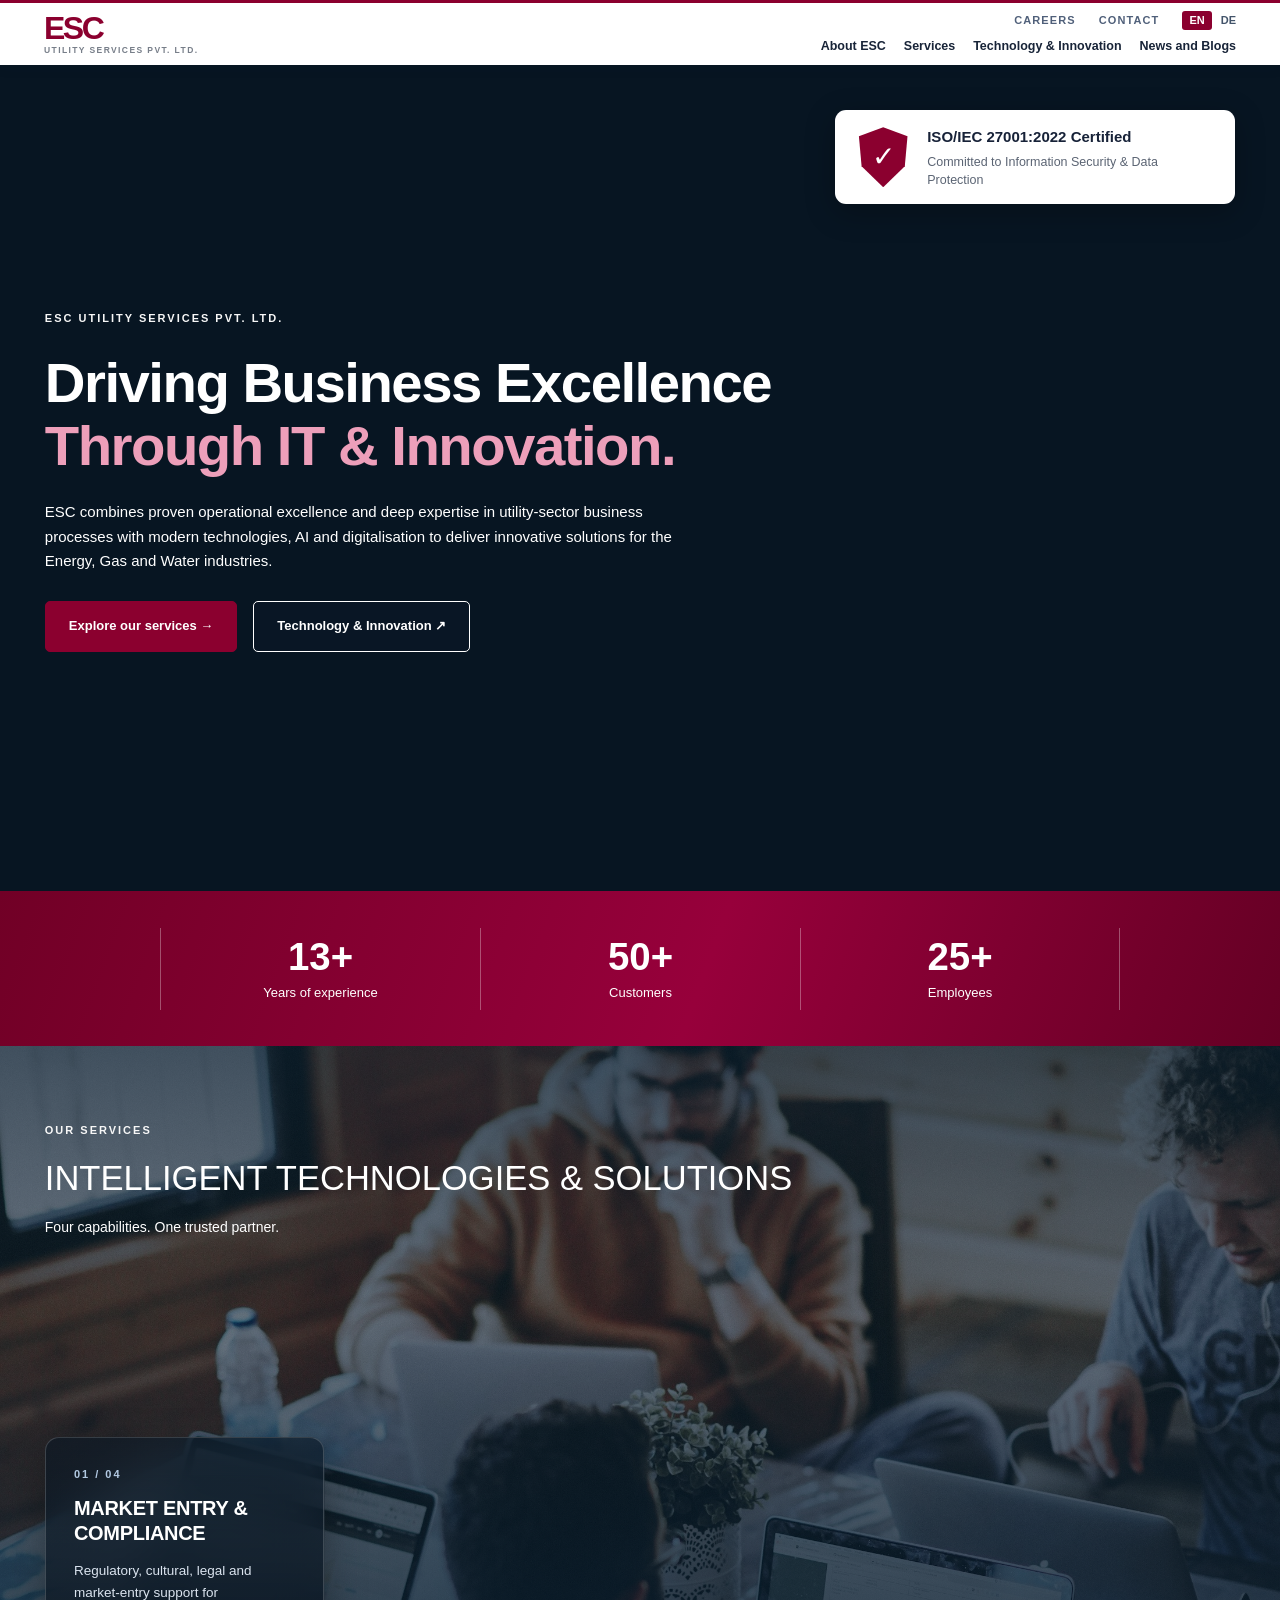
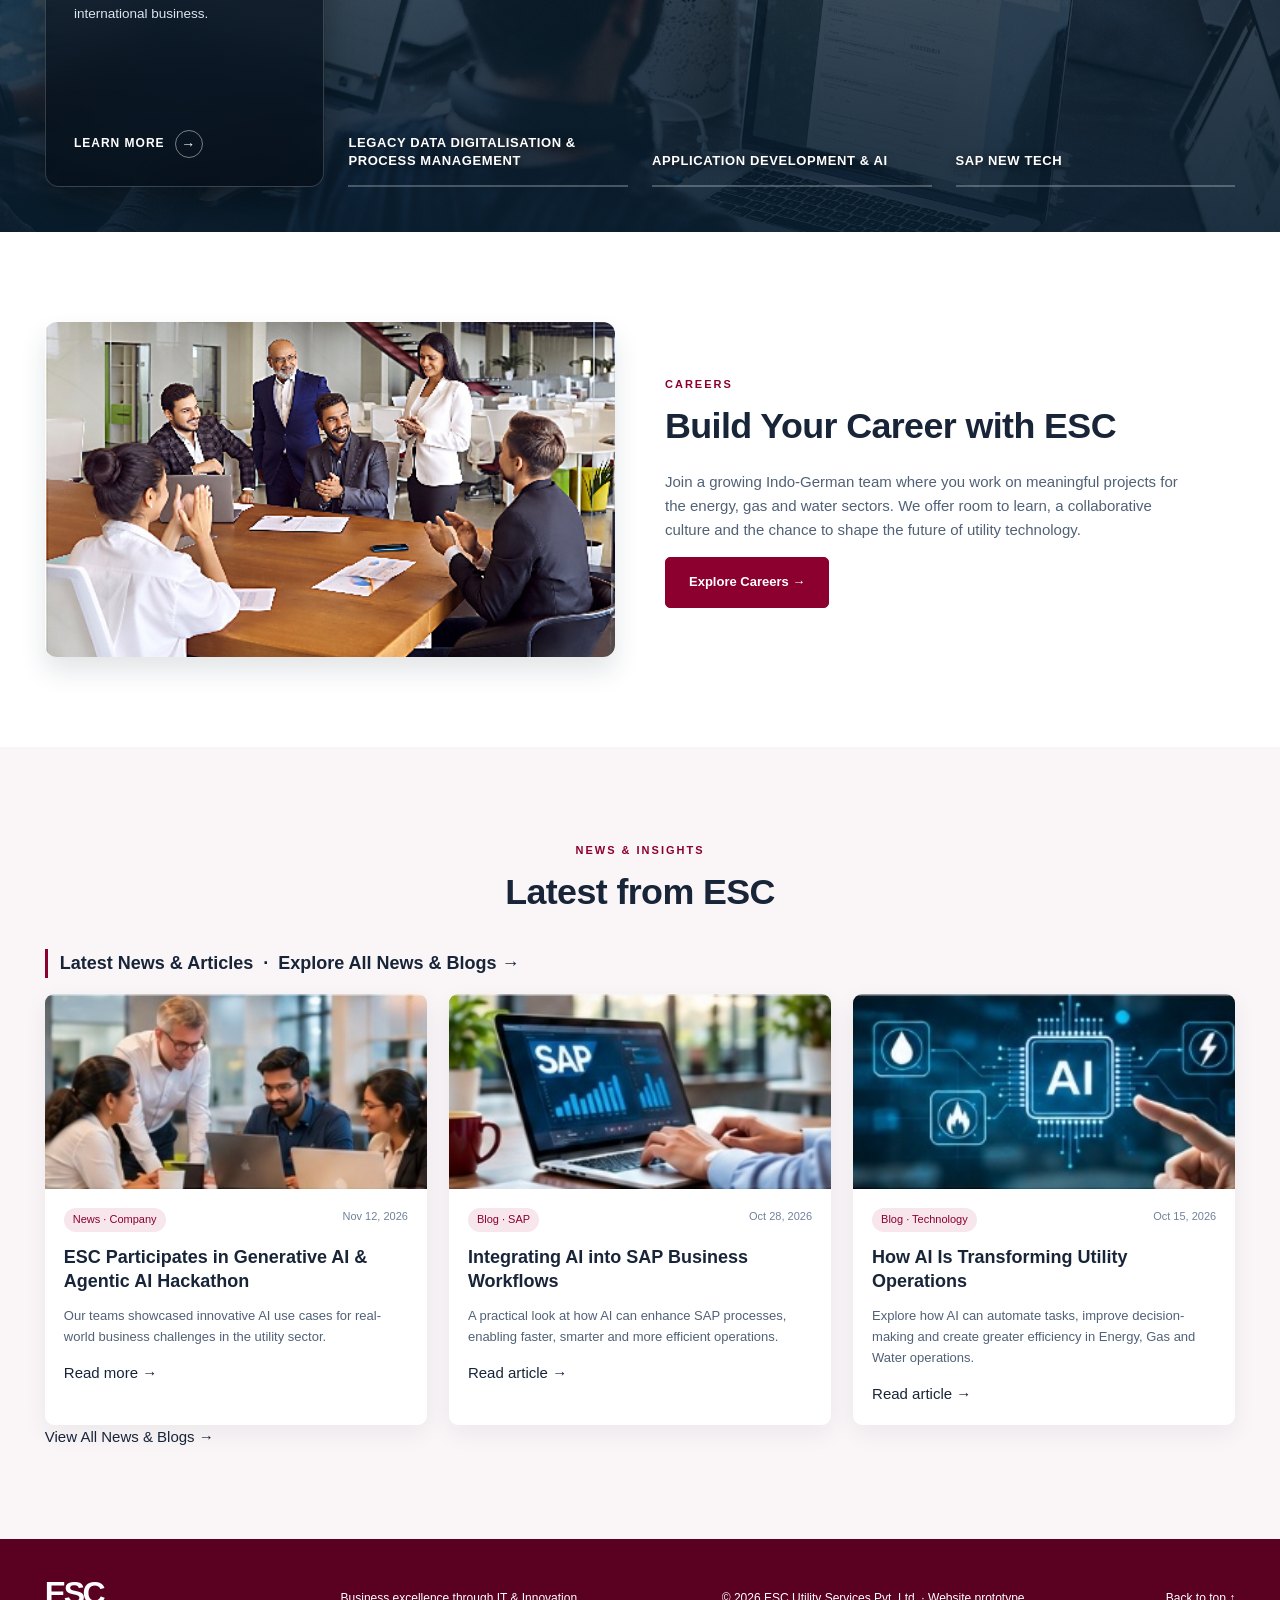
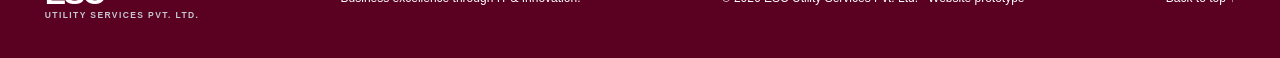
==== commit fda4542f: "Update landing page with video background" ====
--- a/ESC_Complete_Website/index.html
+++ b/ESC_Complete_Website/index.html
@@ -26,7 +26,7 @@
       <button aria-label="Toggle menu" class="menu" id="menu" type="button">☰</button>
     </div>
   </header>
-<main><section class="hero" id="home"><div class="hero-copy"><span class="eyebrow light">ESC UTILITY SERVICES PVT. LTD.</span><h1 data-de="Geschäftliche Exzellenz&lt;br&gt;&lt;em&gt;durch IT &amp; Innovation.&lt;/em&gt;" data-en="Driving Business Excellence&lt;br&gt;&lt;em&gt;Through IT &amp; Innovation.&lt;/em&gt;">Driving Business Excellence<br/><em>Through IT &amp; Innovation.</em></h1><p data-de="Aufbauend auf 13 Jahren Erfahrung mit Geschäftsprozessen der Versorgungswirtschaft verbindet ESC operative Exzellenz mit modernen Technologien, KI und Digitalisierung für die Energie-, Gas- und Wasserwirtschaft." data-en="ESC combines proven operational excellence and deep expertise in utility-sector business processes with modern technologies, AI and digitalisation to deliver innovative solutions for the Energy, Gas and Water industries.">ESC combines proven operational excellence and deep expertise in utility-sector business processes with modern technologies, AI and digitalisation to deliver innovative solutions for the Energy, Gas and Water industries.</p><div class="hero-actions"><a class="btn" href="#services">Explore our services &rarr;</a><a class="btn outline" href="innovation.html">Technology &amp; Innovation ↗</a></div></div><div class="iso"><div class="shield">✓</div><div><strong>ISO/IEC 27001:2022 Certified</strong><small>Committed to Information Security &amp; Data Protection</small></div></div></section><section aria-label="ESC company at a glance" class="stats"><div class="stat"><strong>13+</strong><span>Years of experience</span></div><div class="stat"><strong>50+</strong><span>Customers</span></div><div class="stat"><strong>25+</strong><span>Employees</span></div></section>
+<main><section class="hero" id="home"><video class="hero-video" autoplay muted loop playsinline preload="auto" disablepictureinpicture aria-hidden="true" tabindex="-1"><source src="assets/New%20Video.mp4" type="video/mp4"/></video><div class="hero-copy"><span class="eyebrow light">ESC UTILITY SERVICES PVT. LTD.</span><h1 data-de="Geschäftliche Exzellenz&lt;br&gt;&lt;em&gt;durch IT &amp; Innovation.&lt;/em&gt;" data-en="Driving Business Excellence&lt;br&gt;&lt;em&gt;Through IT &amp; Innovation.&lt;/em&gt;">Driving Business Excellence<br/><em>Through IT &amp; Innovation.</em></h1><p data-de="Aufbauend auf 13 Jahren Erfahrung mit Geschäftsprozessen der Versorgungswirtschaft verbindet ESC operative Exzellenz mit modernen Technologien, KI und Digitalisierung für die Energie-, Gas- und Wasserwirtschaft." data-en="ESC combines proven operational excellence and deep expertise in utility-sector business processes with modern technologies, AI and digitalisation to deliver innovative solutions for the Energy, Gas and Water industries.">ESC combines proven operational excellence and deep expertise in utility-sector business processes with modern technologies, AI and digitalisation to deliver innovative solutions for the Energy, Gas and Water industries.</p><div class="hero-actions"><a class="btn" href="#services">Explore our services &rarr;</a><a class="btn outline" href="innovation.html">Technology &amp; Innovation ↗</a></div></div><div class="iso"><div class="shield">✓</div><div><strong>ISO/IEC 27001:2022 Certified</strong><small>Committed to Information Security &amp; Data Protection</small></div></div></section><section aria-label="ESC company at a glance" class="stats"><div class="stat"><strong>13+</strong><span>Years of experience</span></div><div class="stat"><strong>50+</strong><span>Customers</span></div><div class="stat"><strong>25+</strong><span>Employees</span></div></section>
 <section class="services-section" id="services"><div class="service-bgs" id="serviceBgs"></div><div class="services-title"><span class="eyebrow light">OUR SERVICES</span><h2>INTELLIGENT TECHNOLOGIES &amp; SOLUTIONS</h2><p>Four capabilities. One trusted partner.</p></div><div class="service-panels" id="servicePanels"></div></section><section class="section careers" id="careers"><img alt="Professional team collaborating around a meeting table" src="assets/career-team-reference.jpg"/><div><span class="eyebrow">CAREERS</span><h2>Build Your Career with ESC</h2><p>Join a growing Indo-German team where you work on meaningful projects for the energy, gas and water sectors. We offer room to learn, a collaborative culture and the chance to shape the future of utility technology.</p><a class="btn blue" href="careers.html">Explore Careers &rarr;</a></div></section><section class="section insights" id="news"><div class="section-heading"><span class="eyebrow" data-en="NEWS &amp; INSIGHTS" data-de="NEWS &amp; EINBLICKE">NEWS &amp; INSIGHTS</span><h2 data-en="Latest from ESC" data-de="Aktuelles von ESC">Latest from ESC</h2></div><div class="insight-sub" id="blogs"><span data-en="Latest News &amp; Articles" data-de="Aktuelle News &amp; Artikel">Latest News &amp; Articles</span> &nbsp;&middot;&nbsp; <a href="news-and-blogs.html" class="all-news-link" data-en="Explore All News &amp; Blogs &rarr;" data-de="Alle News &amp; Blogs entdecken &rarr;">Explore All News &amp; Blogs &rarr;</a></div><div class="news-grid"><article class="news-card"><div class="news-img n1"></div><div class="news-body"><div class="news-meta"><span data-en="News &middot; Company" data-de="News &middot; Unternehmen">News &middot; Company</span><time data-en="Nov 12, 2026" data-de="12. Nov 2026">Nov 12, 2026</time></div><h3 data-en="ESC Participates in Generative AI &amp; Agentic AI Hackathon" data-de="ESC nimmt am Generative AI &amp; Agentic AI Hackathon teil">ESC Participates in Generative AI &amp; Agentic AI Hackathon</h3><p data-en="Our teams showcased innovative AI use cases for real-world business challenges in the utility sector." data-de="Unsere Teams präsentierten innovative KI-Anwendungsfälle für reale geschäftliche Herausforderungen in der Versorgungswirtschaft.">Our teams showcased innovative AI use cases for real-world business challenges in the utility sector.</p><a class="news-card-cta" href="news-and-blogs.html" data-en="Read more &rarr;" data-de="Mehr lesen &rarr;">Read more &rarr;</a></div></article><article class="news-card"><div class="news-img n2"></div><div class="news-body"><div class="news-meta"><span data-en="Blog &middot; SAP" data-de="Blog &middot; SAP">Blog &middot; SAP</span><time data-en="Oct 28, 2026" data-de="28. Okt 2026">Oct 28, 2026</time></div><h3 data-en="Integrating AI into SAP Business Workflows" data-de="Integration von KI in SAP-Geschäftsprozesse">Integrating AI into SAP Business Workflows</h3><p data-en="A practical look at how AI can enhance SAP processes, enabling faster, smarter and more efficient operations." data-de="Ein praxisnaher Einblick, wie KI SAP-Prozesse erweitert und schnellere, intelligentere sowie effizientere Abläufe ermöglicht.">A practical look at how AI can enhance SAP processes, enabling faster, smarter and more efficient operations.</p><a class="news-card-cta" href="news-and-blogs.html" data-en="Read article &rarr;" data-de="Artikel lesen &rarr;">Read article &rarr;</a></div></article><article class="news-card"><div class="news-img n3"></div><div class="news-body"><div class="news-meta"><span data-en="Blog &middot; Technology" data-de="Blog &middot; Technologie">Blog &middot; Technology</span><time data-en="Oct 15, 2026" data-de="15. Okt 2026">Oct 15, 2026</time></div><h3 data-en="How AI Is Transforming Utility Operations" data-de="Wie KI den Versorgerbetrieb transformiert">How AI Is Transforming Utility Operations</h3><p data-en="Explore how AI can automate tasks, improve decision-making and create greater efficiency in Energy, Gas and Water operations." data-de="Erfahren Sie, wie KI Aufgaben automatisiert, Entscheidungsfindungen verbessert und Effizienz in Strom-, Gas- und Wasserbetrieben steigert.">Explore how AI can automate tasks, improve decision-making and create greater efficiency in Energy, Gas and Water operations.</p><a class="news-card-cta" href="news-and-blogs.html" data-en="Read article &rarr;" data-de="Artikel lesen &rarr;">Read article &rarr;</a></div></article></div><div class="explore-all-wrap"><a href="news-and-blogs.html" class="btn-explore-all" data-en="View All News &amp; Blogs &rarr;" data-de="Alle News &amp; Blogs ansehen &rarr;">View All News &amp; Blogs &rarr;</a></div></section>
 </main>
 <footer><div class="brand"><b>ESC</b><small>UTILITY SERVICES PVT. LTD.</small></div><p>Business excellence through IT &amp; Innovation.</p><p>© <span id="year"></span> ESC Utility Services Pvt. Ltd. &middot; Website prototype</p><a href="#home">Back to top ↑</a></footer>
--- a/ESC_Complete_Website/styles.css
+++ b/ESC_Complete_Website/styles.css
@@ -1,4 +1,4 @@
-*{box-sizing:border-box}html{height:100%;scroll-behavior:smooth;scroll-padding-top:115px}body{min-height:100%;min-height:100dvh;margin:0;display:flex;flex-direction:column;font:15px/1.6 "Segoe UI",Arial,sans-serif;color:#182438;background:white}a{text-decoration:none;color:inherit}button,input,textarea{font:inherit}button{cursor:pointer}:root{--maroon:#87002e;--ink:#182438;--soft:#f0f5fb}.site-header{position:sticky;top:0;z-index:100;background:#fff;box-shadow:0 2px 13px #0b243016}.topbar{height:65px;padding:0 6%;display:flex;align-items:center;justify-content:space-between;border-bottom:1px solid #e7ebef}.brand{display:block;line-height:1}.brand b{display:block;font-size:38px;color:var(--maroon);letter-spacing:-3px;font-weight:900}.brand small{display:block;font-size:9px;color:#777e89;letter-spacing:1.5px;margin-top:3px;font-weight:600}.toplinks{display:flex;align-items:center;gap:28px;font-size:11px;text-transform:uppercase;letter-spacing:1.2px;color:#50607a;font-weight:650}.toplinks a:hover,.navrow a:hover{color:var(--maroon)}.lang{display:flex;gap:2px}.lang button{border:0;background:white;color:#43546a;padding:6px 9px;font-size:12px}.lang .chosen{background:var(--maroon);color:white;border-radius:3px}.navrow{height:49px;display:flex;align-items:center;justify-content:center}.navrow nav{display:flex;gap:42px;font-size:14px;font-weight:500}.menu{display:none}.hero{min-height:calc(100svh - 114px);height:650px;position:relative;background:url('assets/technopark.jpg') center 51%/cover;color:white;display:flex;align-items:center}.hero:before{content:'';position:absolute;inset:0;background:linear-gradient(90deg,#071522e8 0%,#071522a9 36%,#07152215 82%)}.hero-copy{position:relative;z-index:1;margin-left:max(3.5%,calc((100vw - 1480px)/2));width:min(840px,60%)}.eyebrow{font-size:11px;letter-spacing:2px;color:var(--maroon);font-weight:800}.eyebrow.light{color:#f7f7f7}.hero h1{font-size:clamp(37px,4.4vw,70px);line-height:1.13;letter-spacing:-1.5px;margin:22px 0}.hero h1 em{font-style:normal;color:#ed9fba}.hero-copy p{font-size:clamp(15px,1.05vw,18px);line-height:1.65;max-width:670px}.hero-actions{display:flex;gap:16px;flex-wrap:wrap;margin-top:27px}.btn{display:inline-flex;align-items:center;justify-content:center;background:var(--maroon);color:white;border:1px solid var(--maroon);border-radius:5px;padding:14px 23px;font-size:13px;font-weight:700}.btn:hover{filter:brightness(1.12)}.btn.outline{background:#101d2d44;border-color:#fff}.btn.blue{background:var(--maroon);border-color:var(--maroon)}.iso{position:absolute;z-index:2;right:max(3.5%,calc((100vw - 1480px)/2));top:45px;bottom:auto;display:flex;align-items:center;gap:17px;padding:15px 21px;background:#fff;color:var(--ink);border-radius:11px;box-shadow:0 8px 30px #0004;max-width:400px}.iso strong{font-size:15px}.iso small{display:block;color:#5b6473;line-height:1.4;margin-top:5px}.shield{background:var(--maroon);color:white;font-size:28px;clip-path:polygon(50% 0,95% 15%,90% 65%,50% 100%,10% 65%,5% 15%);height:60px;width:54px;flex:none;display:grid;place-items:center}.services-section{position:relative;height:calc(100svh - 114px);min-height:630px;background:#152c38;color:#fff;overflow:hidden;margin-top:36px}.service-bgs,.service-bg{position:absolute;inset:0}.service-bg{background-position:center;background-size:cover;opacity:0;transition:opacity .55s ease}.service-bg.selected{opacity:1}.services-section:after{content:'';position:absolute;inset:0;pointer-events:none;background:linear-gradient(180deg,#081e3090 0%,#081e3020 35%,#081e30a0 100%)}.services-title{position:absolute;top:9%;left:max(3.5%,calc((100vw - 1480px)/2));z-index:2}.services-title h2{font-size:clamp(27px,2.7vw,42px);font-weight:450;margin:10px 0}.services-title p{margin:0;font-size:14px}
+*{box-sizing:border-box}html{height:100%;scroll-behavior:smooth;scroll-padding-top:115px}body{min-height:100%;min-height:100dvh;margin:0;display:flex;flex-direction:column;font:15px/1.6 "Segoe UI",Arial,sans-serif;color:#182438;background:white}a{text-decoration:none;color:inherit}button,input,textarea{font:inherit}button{cursor:pointer}:root{--maroon:#87002e;--ink:#182438;--soft:#f0f5fb}.site-header{position:sticky;top:0;z-index:100;background:#fff;box-shadow:0 2px 13px #0b243016}.topbar{height:65px;padding:0 6%;display:flex;align-items:center;justify-content:space-between;border-bottom:1px solid #e7ebef}.brand{display:block;line-height:1}.brand b{display:block;font-size:38px;color:var(--maroon);letter-spacing:-3px;font-weight:900}.brand small{display:block;font-size:9px;color:#777e89;letter-spacing:1.5px;margin-top:3px;font-weight:600}.toplinks{display:flex;align-items:center;gap:28px;font-size:11px;text-transform:uppercase;letter-spacing:1.2px;color:#50607a;font-weight:650}.toplinks a:hover,.navrow a:hover{color:var(--maroon)}.lang{display:flex;gap:2px}.lang button{border:0;background:white;color:#43546a;padding:6px 9px;font-size:12px}.lang .chosen{background:var(--maroon);color:white;border-radius:3px}.navrow{height:49px;display:flex;align-items:center;justify-content:center}.navrow nav{display:flex;gap:42px;font-size:14px;font-weight:500}.menu{display:none}.hero{min-height:calc(100svh - 114px);height:650px;position:relative;background:#071522;color:white;display:flex;align-items:center;isolation:isolate;overflow:hidden}.hero-video{position:absolute;inset:0;width:100%;height:100%;object-fit:cover;object-position:center;z-index:-1;pointer-events:none}.hero:before{content:'';position:absolute;inset:0;background:linear-gradient(90deg,#071522e8 0%,#071522a9 36%,#07152215 82%)}.hero-copy{position:relative;z-index:1;margin-left:max(3.5%,calc((100vw - 1480px)/2));width:min(840px,60%)}.eyebrow{font-size:11px;letter-spacing:2px;color:var(--maroon);font-weight:800}.eyebrow.light{color:#f7f7f7}.hero h1{font-size:clamp(37px,4.4vw,70px);line-height:1.13;letter-spacing:-1.5px;margin:22px 0}.hero h1 em{font-style:normal;color:#ed9fba}.hero-copy p{font-size:clamp(15px,1.05vw,18px);line-height:1.65;max-width:670px}.hero-actions{display:flex;gap:16px;flex-wrap:wrap;margin-top:27px}.btn{display:inline-flex;align-items:center;justify-content:center;background:var(--maroon);color:white;border:1px solid var(--maroon);border-radius:5px;padding:14px 23px;font-size:13px;font-weight:700}.btn:hover{filter:brightness(1.12)}.btn.outline{background:#101d2d44;border-color:#fff}.btn.blue{background:var(--maroon);border-color:var(--maroon)}.iso{position:absolute;z-index:2;right:max(3.5%,calc((100vw - 1480px)/2));top:45px;bottom:auto;display:flex;align-items:center;gap:17px;padding:15px 21px;background:#fff;color:var(--ink);border-radius:11px;box-shadow:0 8px 30px #0004;max-width:400px}.iso strong{font-size:15px}.iso small{display:block;color:#5b6473;line-height:1.4;margin-top:5px}.shield{background:var(--maroon);color:white;font-size:28px;clip-path:polygon(50% 0,95% 15%,90% 65%,50% 100%,10% 65%,5% 15%);height:60px;width:54px;flex:none;display:grid;place-items:center}.services-section{position:relative;height:calc(100svh - 114px);min-height:630px;background:#152c38;color:#fff;overflow:hidden;margin-top:36px}.service-bgs,.service-bg{position:absolute;inset:0}.service-bg{background-position:center;background-size:cover;opacity:0;transition:opacity .55s ease}.service-bg.selected{opacity:1}.services-section:after{content:'';position:absolute;inset:0;pointer-events:none;background:linear-gradient(180deg,#081e3090 0%,#081e3020 35%,#081e30a0 100%)}.services-title{position:absolute;top:9%;left:max(3.5%,calc((100vw - 1480px)/2));z-index:2}.services-title h2{font-size:clamp(27px,2.7vw,42px);font-weight:450;margin:10px 0}.services-title p{margin:0;font-size:14px}
 /* Interactive Services Accordion & Glassmorphism Panels */
 .service-panels {
   position: absolute;
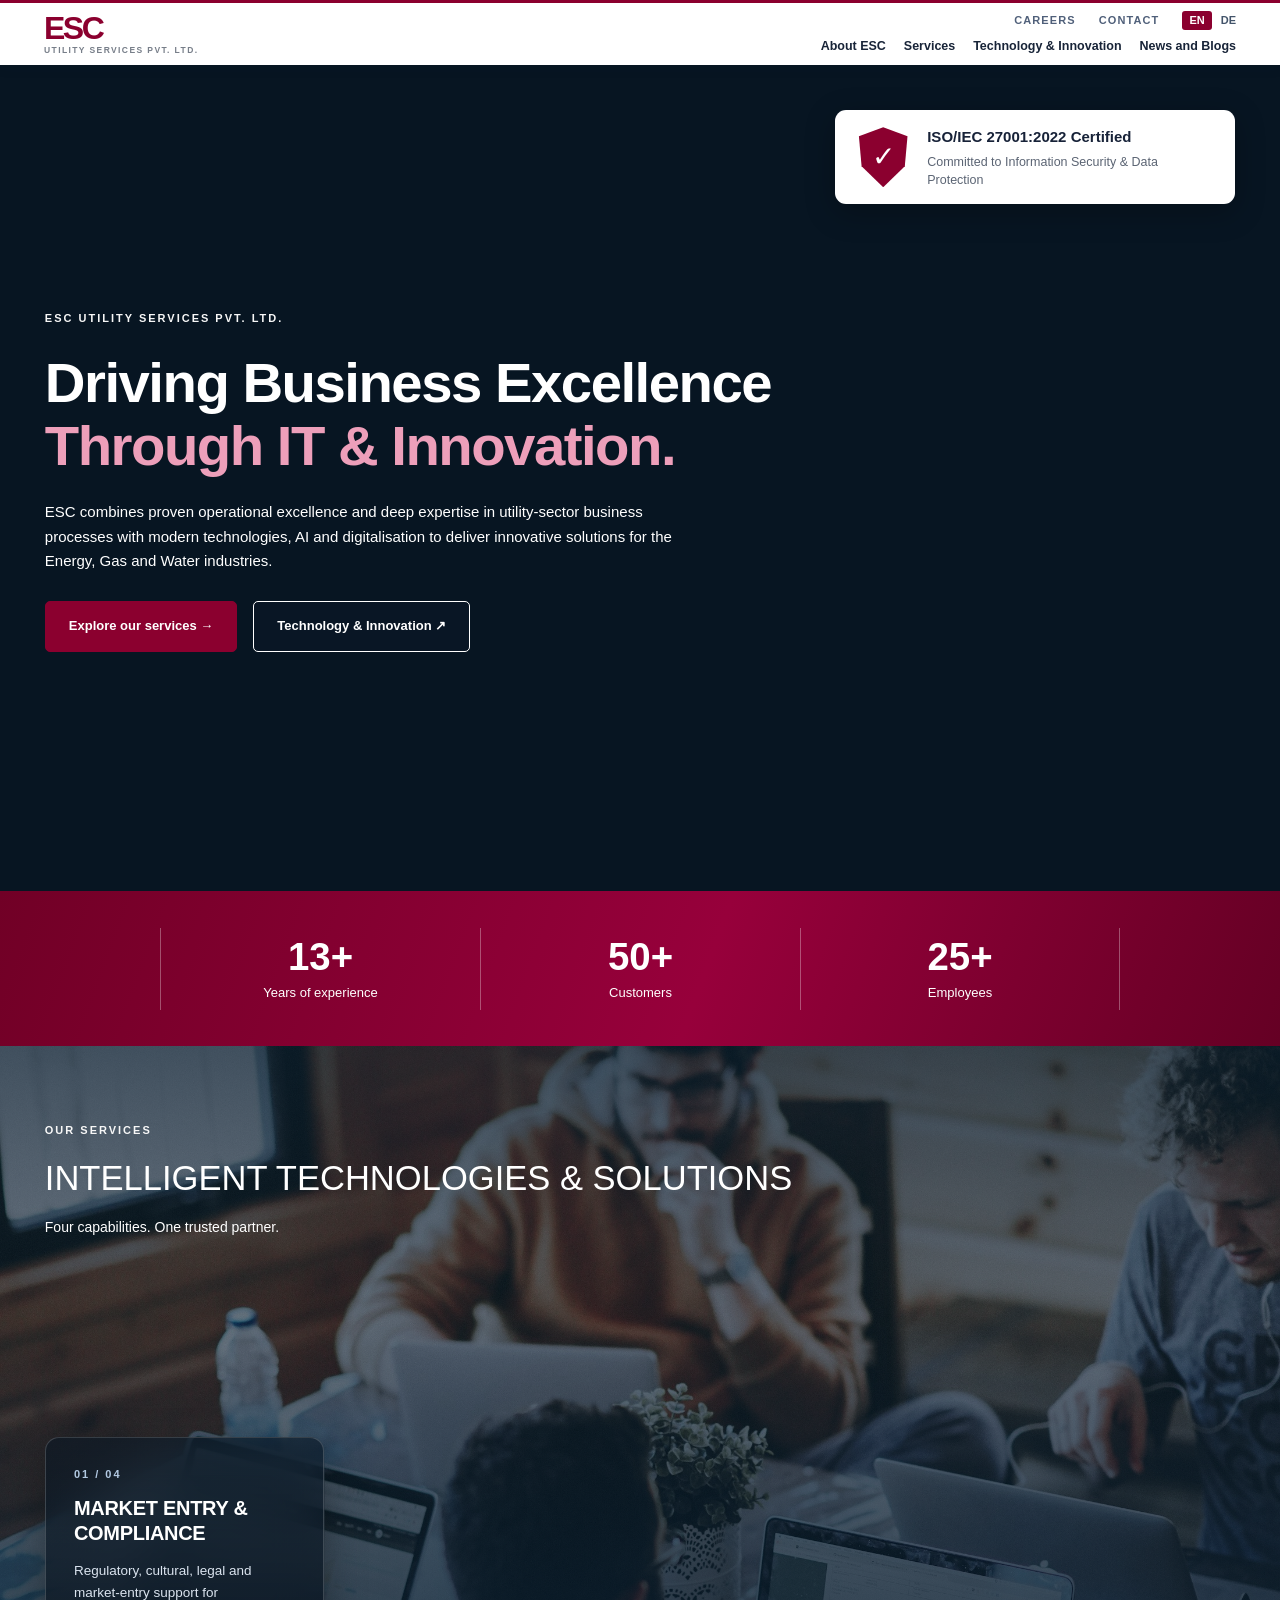
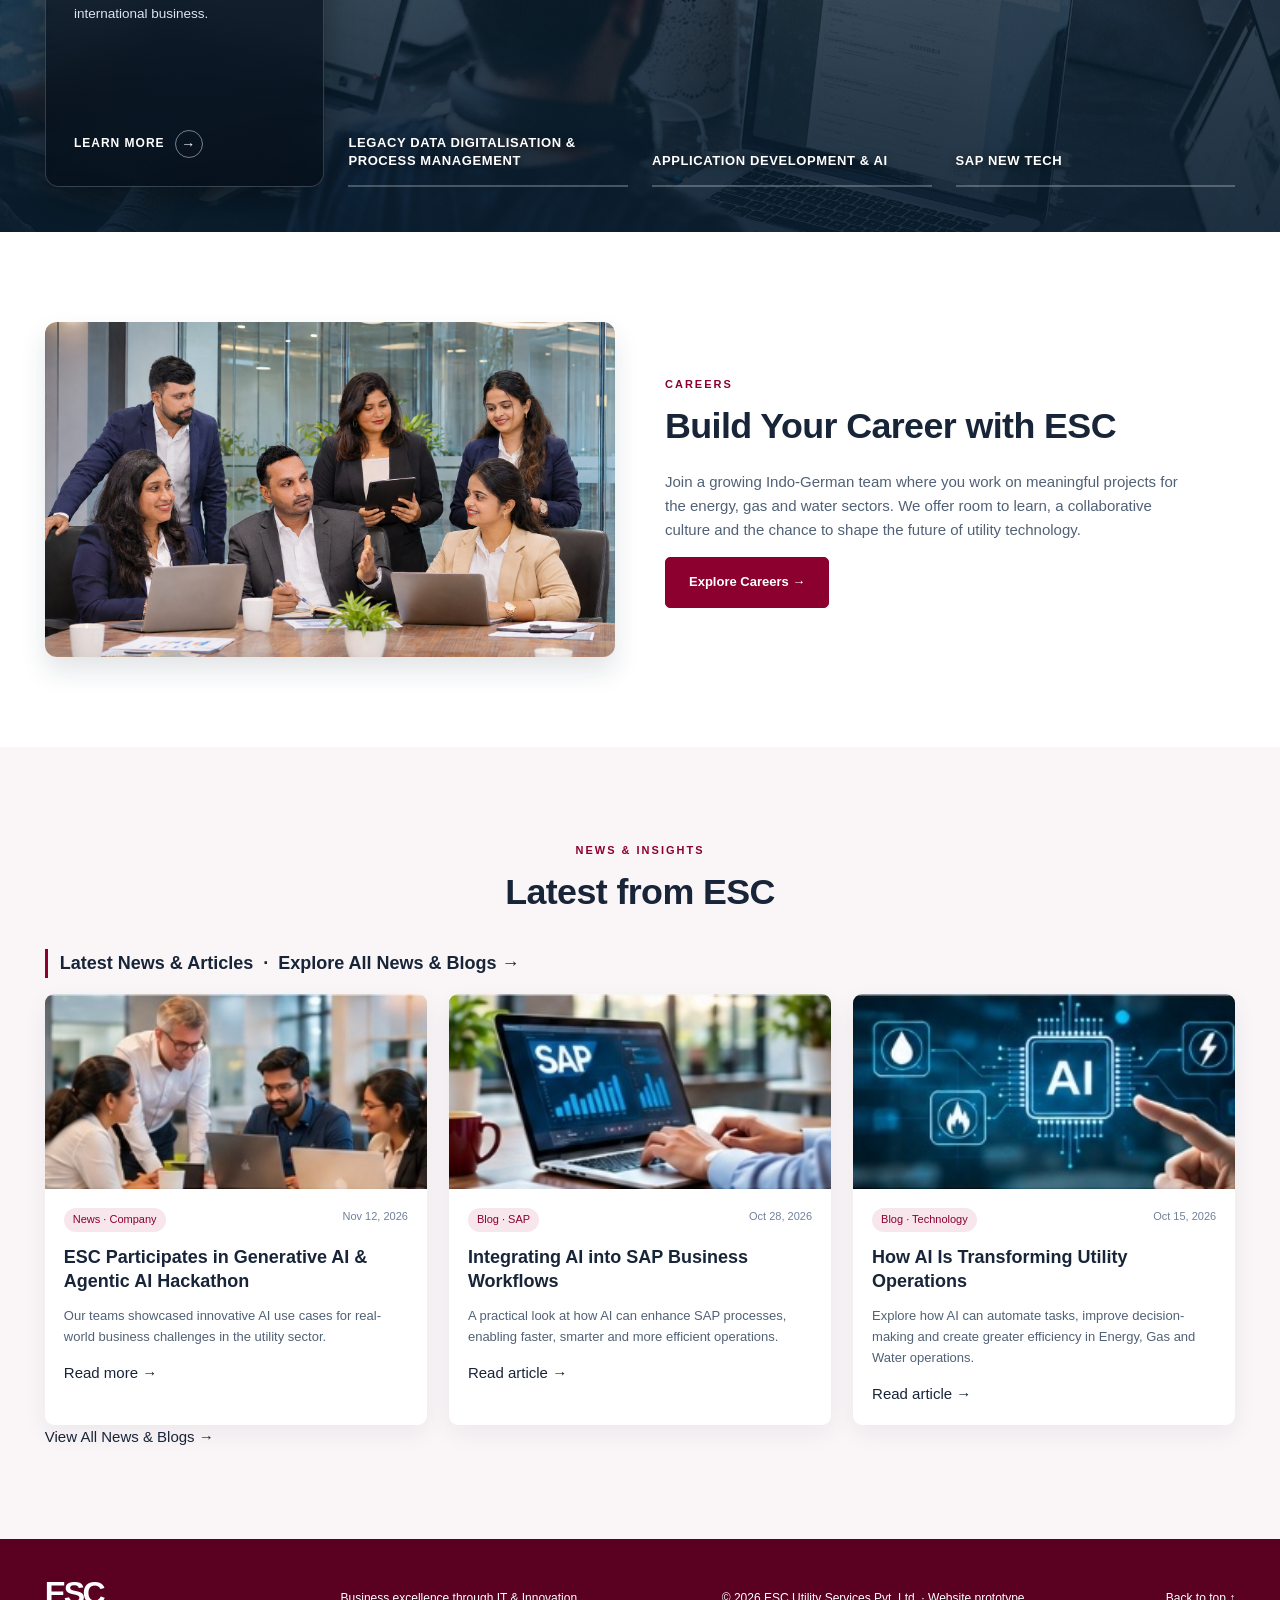
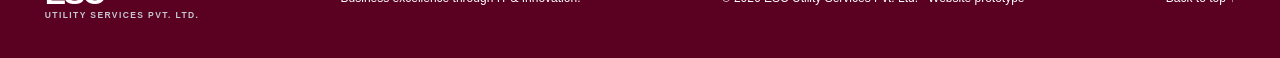
==== commit 90fe8e46: "Link homepage news cards to their articles; use Team photo in careers section - Read more / Read art" ====
--- a/ESC_Complete_Website/index.html
+++ b/ESC_Complete_Website/index.html
@@ -27,7 +27,7 @@
     </div>
   </header>
 <main><section class="hero" id="home"><video class="hero-video" autoplay muted loop playsinline preload="auto" disablepictureinpicture aria-hidden="true" tabindex="-1"><source src="assets/New%20Video.mp4" type="video/mp4"/></video><div class="hero-copy"><span class="eyebrow light">ESC UTILITY SERVICES PVT. LTD.</span><h1 data-de="Geschäftliche Exzellenz&lt;br&gt;&lt;em&gt;durch IT &amp; Innovation.&lt;/em&gt;" data-en="Driving Business Excellence&lt;br&gt;&lt;em&gt;Through IT &amp; Innovation.&lt;/em&gt;">Driving Business Excellence<br/><em>Through IT &amp; Innovation.</em></h1><p data-de="Aufbauend auf 13 Jahren Erfahrung mit Geschäftsprozessen der Versorgungswirtschaft verbindet ESC operative Exzellenz mit modernen Technologien, KI und Digitalisierung für die Energie-, Gas- und Wasserwirtschaft." data-en="ESC combines proven operational excellence and deep expertise in utility-sector business processes with modern technologies, AI and digitalisation to deliver innovative solutions for the Energy, Gas and Water industries.">ESC combines proven operational excellence and deep expertise in utility-sector business processes with modern technologies, AI and digitalisation to deliver innovative solutions for the Energy, Gas and Water industries.</p><div class="hero-actions"><a class="btn" href="#services">Explore our services &rarr;</a><a class="btn outline" href="innovation.html">Technology &amp; Innovation ↗</a></div></div><div class="iso"><div class="shield">✓</div><div><strong>ISO/IEC 27001:2022 Certified</strong><small>Committed to Information Security &amp; Data Protection</small></div></div></section><section aria-label="ESC company at a glance" class="stats"><div class="stat"><strong>13+</strong><span>Years of experience</span></div><div class="stat"><strong>50+</strong><span>Customers</span></div><div class="stat"><strong>25+</strong><span>Employees</span></div></section>
-<section class="services-section" id="services"><div class="service-bgs" id="serviceBgs"></div><div class="services-title"><span class="eyebrow light">OUR SERVICES</span><h2>INTELLIGENT TECHNOLOGIES &amp; SOLUTIONS</h2><p>Four capabilities. One trusted partner.</p></div><div class="service-panels" id="servicePanels"></div></section><section class="section careers" id="careers"><img alt="Professional team collaborating around a meeting table" src="assets/career-team-reference.jpg"/><div><span class="eyebrow">CAREERS</span><h2>Build Your Career with ESC</h2><p>Join a growing Indo-German team where you work on meaningful projects for the energy, gas and water sectors. We offer room to learn, a collaborative culture and the chance to shape the future of utility technology.</p><a class="btn blue" href="careers.html">Explore Careers &rarr;</a></div></section><section class="section insights" id="news"><div class="section-heading"><span class="eyebrow" data-en="NEWS &amp; INSIGHTS" data-de="NEWS &amp; EINBLICKE">NEWS &amp; INSIGHTS</span><h2 data-en="Latest from ESC" data-de="Aktuelles von ESC">Latest from ESC</h2></div><div class="insight-sub" id="blogs"><span data-en="Latest News &amp; Articles" data-de="Aktuelle News &amp; Artikel">Latest News &amp; Articles</span> &nbsp;&middot;&nbsp; <a href="news-and-blogs.html" class="all-news-link" data-en="Explore All News &amp; Blogs &rarr;" data-de="Alle News &amp; Blogs entdecken &rarr;">Explore All News &amp; Blogs &rarr;</a></div><div class="news-grid"><article class="news-card"><div class="news-img n1"></div><div class="news-body"><div class="news-meta"><span data-en="News &middot; Company" data-de="News &middot; Unternehmen">News &middot; Company</span><time data-en="Nov 12, 2026" data-de="12. Nov 2026">Nov 12, 2026</time></div><h3 data-en="ESC Participates in Generative AI &amp; Agentic AI Hackathon" data-de="ESC nimmt am Generative AI &amp; Agentic AI Hackathon teil">ESC Participates in Generative AI &amp; Agentic AI Hackathon</h3><p data-en="Our teams showcased innovative AI use cases for real-world business challenges in the utility sector." data-de="Unsere Teams präsentierten innovative KI-Anwendungsfälle für reale geschäftliche Herausforderungen in der Versorgungswirtschaft.">Our teams showcased innovative AI use cases for real-world business challenges in the utility sector.</p><a class="news-card-cta" href="news-and-blogs.html" data-en="Read more &rarr;" data-de="Mehr lesen &rarr;">Read more &rarr;</a></div></article><article class="news-card"><div class="news-img n2"></div><div class="news-body"><div class="news-meta"><span data-en="Blog &middot; SAP" data-de="Blog &middot; SAP">Blog &middot; SAP</span><time data-en="Oct 28, 2026" data-de="28. Okt 2026">Oct 28, 2026</time></div><h3 data-en="Integrating AI into SAP Business Workflows" data-de="Integration von KI in SAP-Geschäftsprozesse">Integrating AI into SAP Business Workflows</h3><p data-en="A practical look at how AI can enhance SAP processes, enabling faster, smarter and more efficient operations." data-de="Ein praxisnaher Einblick, wie KI SAP-Prozesse erweitert und schnellere, intelligentere sowie effizientere Abläufe ermöglicht.">A practical look at how AI can enhance SAP processes, enabling faster, smarter and more efficient operations.</p><a class="news-card-cta" href="news-and-blogs.html" data-en="Read article &rarr;" data-de="Artikel lesen &rarr;">Read article &rarr;</a></div></article><article class="news-card"><div class="news-img n3"></div><div class="news-body"><div class="news-meta"><span data-en="Blog &middot; Technology" data-de="Blog &middot; Technologie">Blog &middot; Technology</span><time data-en="Oct 15, 2026" data-de="15. Okt 2026">Oct 15, 2026</time></div><h3 data-en="How AI Is Transforming Utility Operations" data-de="Wie KI den Versorgerbetrieb transformiert">How AI Is Transforming Utility Operations</h3><p data-en="Explore how AI can automate tasks, improve decision-making and create greater efficiency in Energy, Gas and Water operations." data-de="Erfahren Sie, wie KI Aufgaben automatisiert, Entscheidungsfindungen verbessert und Effizienz in Strom-, Gas- und Wasserbetrieben steigert.">Explore how AI can automate tasks, improve decision-making and create greater efficiency in Energy, Gas and Water operations.</p><a class="news-card-cta" href="news-and-blogs.html" data-en="Read article &rarr;" data-de="Artikel lesen &rarr;">Read article &rarr;</a></div></article></div><div class="explore-all-wrap"><a href="news-and-blogs.html" class="btn-explore-all" data-en="View All News &amp; Blogs &rarr;" data-de="Alle News &amp; Blogs ansehen &rarr;">View All News &amp; Blogs &rarr;</a></div></section>
+<section class="services-section" id="services"><div class="service-bgs" id="serviceBgs"></div><div class="services-title"><span class="eyebrow light">OUR SERVICES</span><h2>INTELLIGENT TECHNOLOGIES &amp; SOLUTIONS</h2><p>Four capabilities. One trusted partner.</p></div><div class="service-panels" id="servicePanels"></div></section><section class="section careers" id="careers"><img alt="Professional team collaborating around a meeting table" src="assets/Team.png"/><div><span class="eyebrow">CAREERS</span><h2>Build Your Career with ESC</h2><p>Join a growing Indo-German team where you work on meaningful projects for the energy, gas and water sectors. We offer room to learn, a collaborative culture and the chance to shape the future of utility technology.</p><a class="btn blue" href="careers.html">Explore Careers &rarr;</a></div></section><section class="section insights" id="news"><div class="section-heading"><span class="eyebrow" data-en="NEWS &amp; INSIGHTS" data-de="NEWS &amp; EINBLICKE">NEWS &amp; INSIGHTS</span><h2 data-en="Latest from ESC" data-de="Aktuelles von ESC">Latest from ESC</h2></div><div class="insight-sub" id="blogs"><span data-en="Latest News &amp; Articles" data-de="Aktuelle News &amp; Artikel">Latest News &amp; Articles</span> &nbsp;&middot;&nbsp; <a href="news-and-blogs.html" class="all-news-link" data-en="Explore All News &amp; Blogs &rarr;" data-de="Alle News &amp; Blogs entdecken &rarr;">Explore All News &amp; Blogs &rarr;</a></div><div class="news-grid"><article class="news-card"><div class="news-img n1"></div><div class="news-body"><div class="news-meta"><span data-en="News &middot; Company" data-de="News &middot; Unternehmen">News &middot; Company</span><time data-en="Nov 12, 2026" data-de="12. Nov 2026">Nov 12, 2026</time></div><h3 data-en="ESC Participates in Generative AI &amp; Agentic AI Hackathon" data-de="ESC nimmt am Generative AI &amp; Agentic AI Hackathon teil">ESC Participates in Generative AI &amp; Agentic AI Hackathon</h3><p data-en="Our teams showcased innovative AI use cases for real-world business challenges in the utility sector." data-de="Unsere Teams präsentierten innovative KI-Anwendungsfälle für reale geschäftliche Herausforderungen in der Versorgungswirtschaft.">Our teams showcased innovative AI use cases for real-world business challenges in the utility sector.</p><a class="news-card-cta" href="news-and-blogs.html?article=hackathon" data-en="Read more &rarr;" data-de="Mehr lesen &rarr;">Read more &rarr;</a></div></article><article class="news-card"><div class="news-img n2"></div><div class="news-body"><div class="news-meta"><span data-en="Blog &middot; SAP" data-de="Blog &middot; SAP">Blog &middot; SAP</span><time data-en="Oct 28, 2026" data-de="28. Okt 2026">Oct 28, 2026</time></div><h3 data-en="Integrating AI into SAP Business Workflows" data-de="Integration von KI in SAP-Geschäftsprozesse">Integrating AI into SAP Business Workflows</h3><p data-en="A practical look at how AI can enhance SAP processes, enabling faster, smarter and more efficient operations." data-de="Ein praxisnaher Einblick, wie KI SAP-Prozesse erweitert und schnellere, intelligentere sowie effizientere Abläufe ermöglicht.">A practical look at how AI can enhance SAP processes, enabling faster, smarter and more efficient operations.</p><a class="news-card-cta" href="news-and-blogs.html?article=sap-ai" data-en="Read article &rarr;" data-de="Artikel lesen &rarr;">Read article &rarr;</a></div></article><article class="news-card"><div class="news-img n3"></div><div class="news-body"><div class="news-meta"><span data-en="Blog &middot; Technology" data-de="Blog &middot; Technologie">Blog &middot; Technology</span><time data-en="Oct 15, 2026" data-de="15. Okt 2026">Oct 15, 2026</time></div><h3 data-en="How AI Is Transforming Utility Operations" data-de="Wie KI den Versorgerbetrieb transformiert">How AI Is Transforming Utility Operations</h3><p data-en="Explore how AI can automate tasks, improve decision-making and create greater efficiency in Energy, Gas and Water operations." data-de="Erfahren Sie, wie KI Aufgaben automatisiert, Entscheidungsfindungen verbessert und Effizienz in Strom-, Gas- und Wasserbetrieben steigert.">Explore how AI can automate tasks, improve decision-making and create greater efficiency in Energy, Gas and Water operations.</p><a class="news-card-cta" href="news-and-blogs.html?article=ai-utilities" data-en="Read article &rarr;" data-de="Artikel lesen &rarr;">Read article &rarr;</a></div></article></div><div class="explore-all-wrap"><a href="news-and-blogs.html" class="btn-explore-all" data-en="View All News &amp; Blogs &rarr;" data-de="Alle News &amp; Blogs ansehen &rarr;">View All News &amp; Blogs &rarr;</a></div></section>
 </main>
 <footer><div class="brand"><b>ESC</b><small>UTILITY SERVICES PVT. LTD.</small></div><p>Business excellence through IT &amp; Innovation.</p><p>© <span id="year"></span> ESC Utility Services Pvt. Ltd. &middot; Website prototype</p><a href="#home">Back to top ↑</a></footer>
 <dialog id="modal"><button aria-label="Close" class="close" id="closeModal">×</button><div id="modalContent"></div></dialog><script src="script.js?v=20261118_services"></script></body></html>
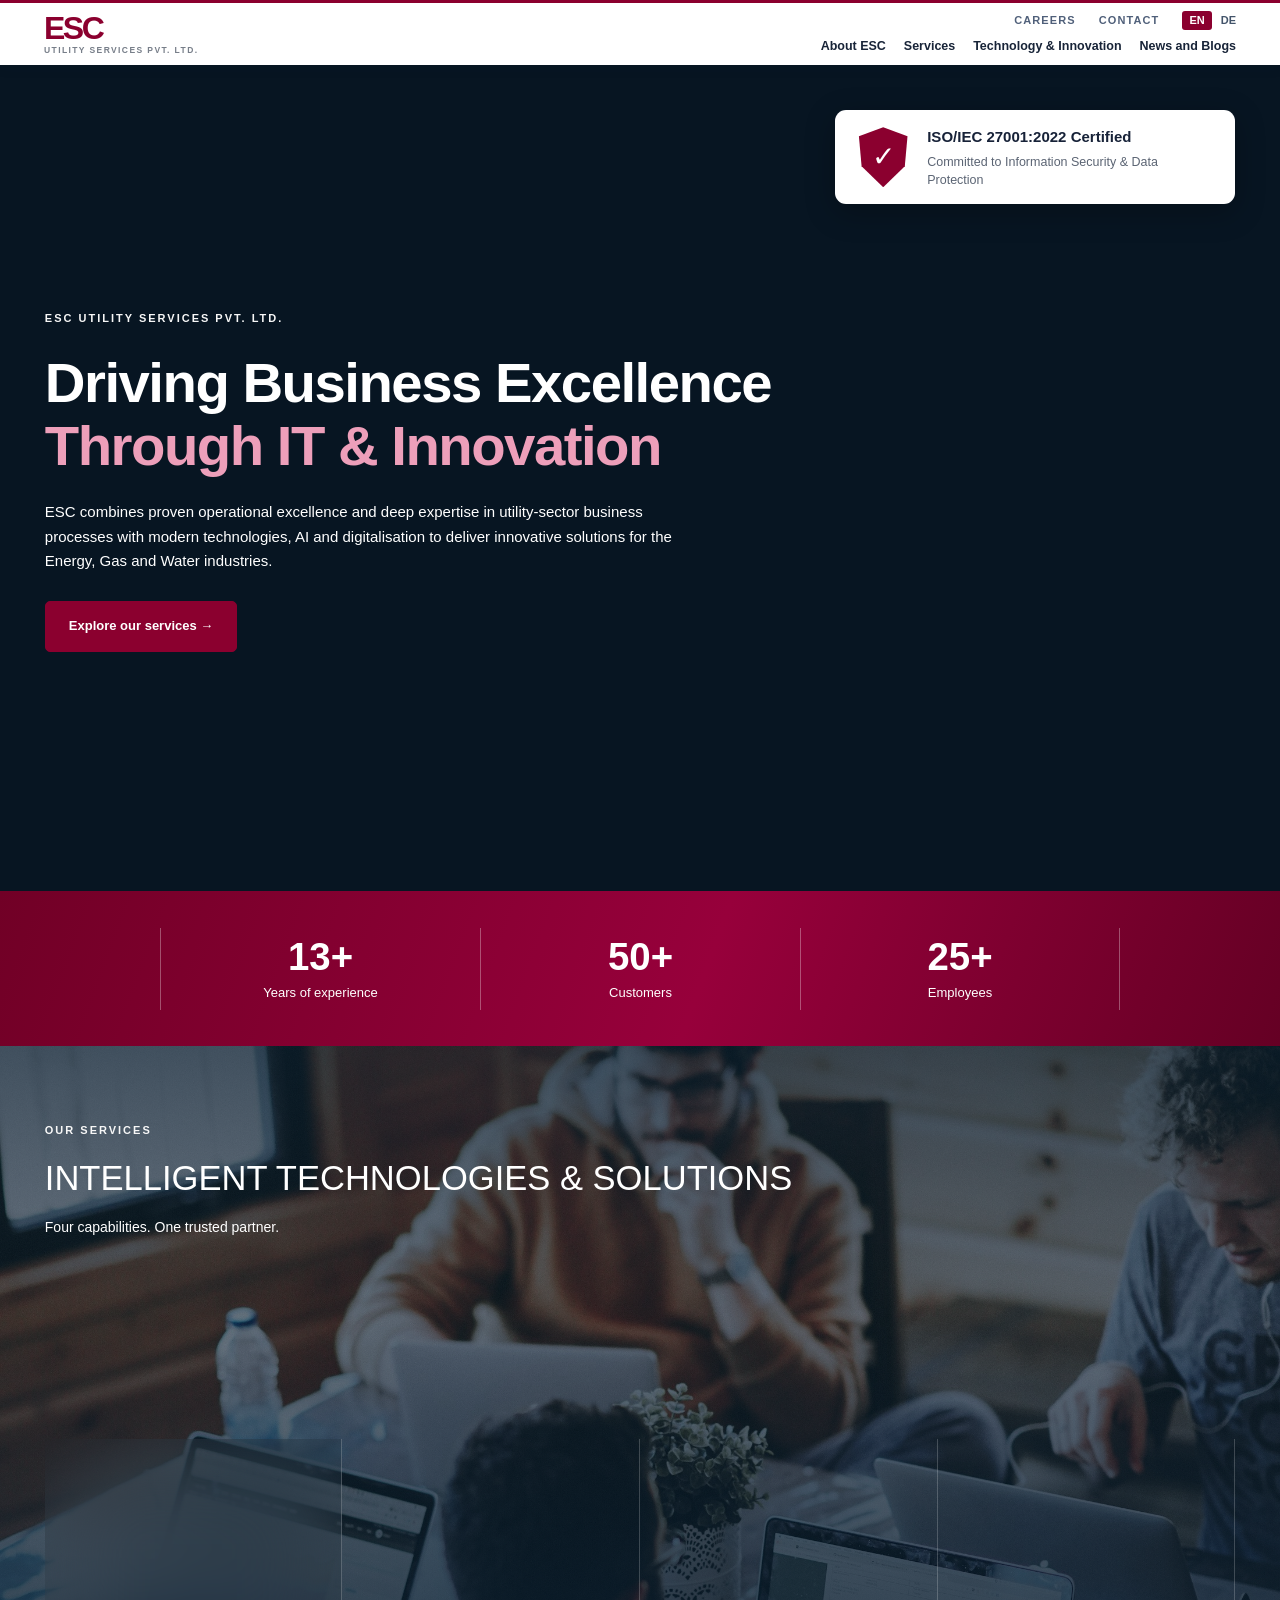
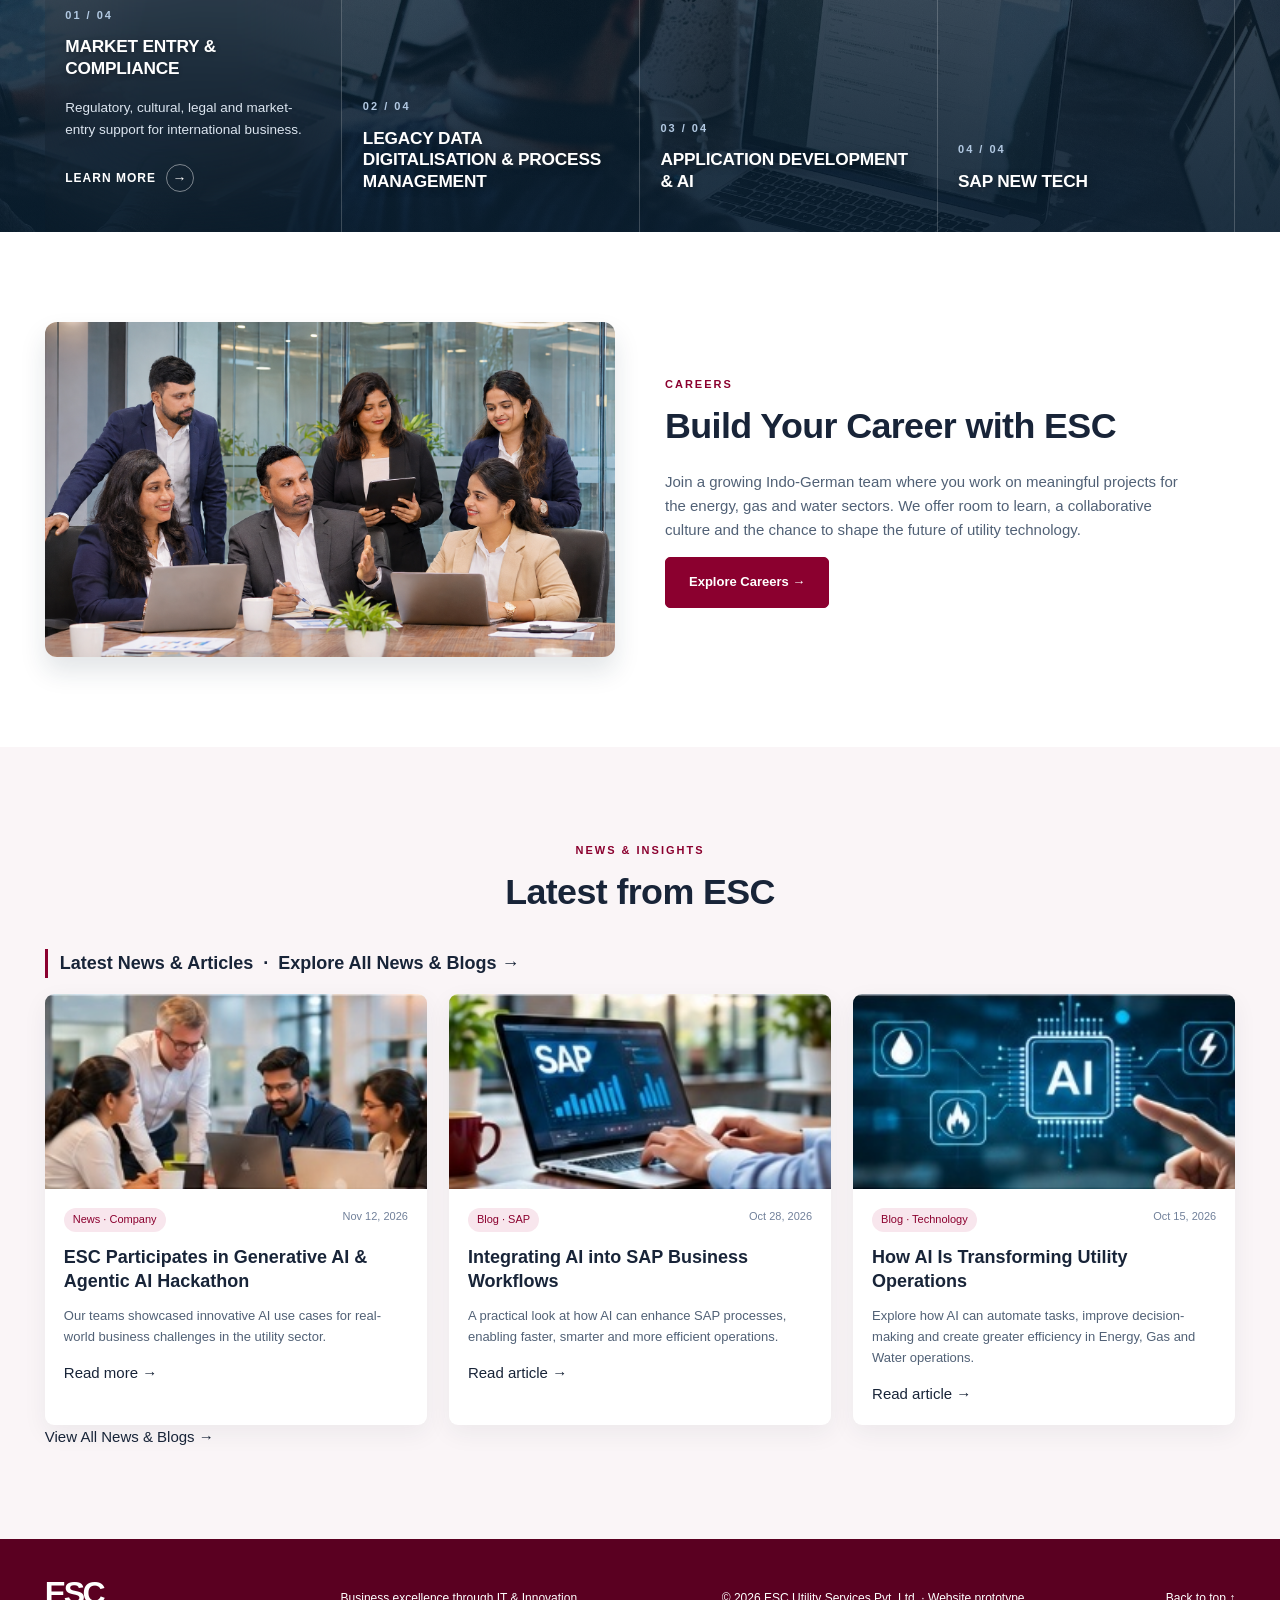
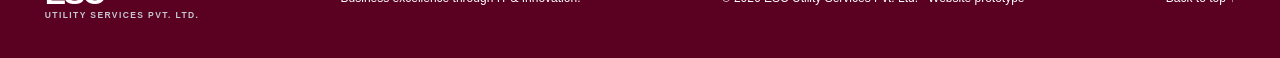
==== commit 4fc82bd4: "Rework services selection; tidy landing page hero - Services: full-height columns with hover reveal," ====
--- a/ESC_Complete_Website/index.html
+++ b/ESC_Complete_Website/index.html
@@ -1,6 +1,6 @@
 <!DOCTYPE html>
 
-<html lang="en"><head><meta charset="utf-8"/><meta content="width=device-width, initial-scale=1" name="viewport"/><meta content="#85002e" name="theme-color"/><title>ESC Utility Services Pvt. Ltd. | IT &amp; Innovation</title><link href="styles.css?v=20261124_clean" rel="stylesheet"/></head><body>
+<html lang="en"><head><meta charset="utf-8"/><meta content="width=device-width, initial-scale=1" name="viewport"/><meta content="#85002e" name="theme-color"/><title>ESC Utility Services Pvt. Ltd. | IT &amp; Innovation</title><link href="styles.css?v=20261124_services2" rel="stylesheet"/></head><body>
 <header class="site-header">
     <div class="topbar">
       <a class="brand" href="#home">
@@ -26,8 +26,8 @@
       <button aria-label="Toggle menu" class="menu" id="menu" type="button">☰</button>
     </div>
   </header>
-<main><section class="hero" id="home"><video class="hero-video" autoplay muted loop playsinline preload="auto" disablepictureinpicture aria-hidden="true" tabindex="-1"><source src="assets/New%20Video.mp4" type="video/mp4"/></video><div class="hero-copy"><span class="eyebrow light">ESC UTILITY SERVICES PVT. LTD.</span><h1 data-de="Geschäftliche Exzellenz&lt;br&gt;&lt;em&gt;durch IT &amp; Innovation.&lt;/em&gt;" data-en="Driving Business Excellence&lt;br&gt;&lt;em&gt;Through IT &amp; Innovation.&lt;/em&gt;">Driving Business Excellence<br/><em>Through IT &amp; Innovation.</em></h1><p data-de="Aufbauend auf 13 Jahren Erfahrung mit Geschäftsprozessen der Versorgungswirtschaft verbindet ESC operative Exzellenz mit modernen Technologien, KI und Digitalisierung für die Energie-, Gas- und Wasserwirtschaft." data-en="ESC combines proven operational excellence and deep expertise in utility-sector business processes with modern technologies, AI and digitalisation to deliver innovative solutions for the Energy, Gas and Water industries.">ESC combines proven operational excellence and deep expertise in utility-sector business processes with modern technologies, AI and digitalisation to deliver innovative solutions for the Energy, Gas and Water industries.</p><div class="hero-actions"><a class="btn" href="#services">Explore our services &rarr;</a><a class="btn outline" href="innovation.html">Technology &amp; Innovation ↗</a></div></div><div class="iso"><div class="shield">✓</div><div><strong>ISO/IEC 27001:2022 Certified</strong><small>Committed to Information Security &amp; Data Protection</small></div></div></section><section aria-label="ESC company at a glance" class="stats"><div class="stat"><strong>13+</strong><span>Years of experience</span></div><div class="stat"><strong>50+</strong><span>Customers</span></div><div class="stat"><strong>25+</strong><span>Employees</span></div></section>
+<main><section class="hero" id="home"><video class="hero-video" autoplay muted loop playsinline preload="auto" disablepictureinpicture aria-hidden="true" tabindex="-1"><source src="assets/New%20Video.mp4" type="video/mp4"/></video><div class="hero-copy"><span class="eyebrow light">ESC UTILITY SERVICES PVT. LTD.</span><h1 data-de="Geschäftliche Exzellenz&lt;br&gt;&lt;em&gt;durch IT &amp; Innovation&lt;/em&gt;" data-en="Driving Business Excellence&lt;br&gt;&lt;em&gt;Through IT &amp; Innovation&lt;/em&gt;">Driving Business Excellence<br/><em>Through IT &amp; Innovation</em></h1><p data-de="Aufbauend auf 13 Jahren Erfahrung mit Geschäftsprozessen der Versorgungswirtschaft verbindet ESC operative Exzellenz mit modernen Technologien, KI und Digitalisierung für die Energie-, Gas- und Wasserwirtschaft." data-en="ESC combines proven operational excellence and deep expertise in utility-sector business processes with modern technologies, AI and digitalisation to deliver innovative solutions for the Energy, Gas and Water industries.">ESC combines proven operational excellence and deep expertise in utility-sector business processes with modern technologies, AI and digitalisation to deliver innovative solutions for the Energy, Gas and Water industries.</p><div class="hero-actions"><a class="btn" href="#services">Explore our services &rarr;</a></div></div><div class="iso"><div class="shield">✓</div><div><strong>ISO/IEC 27001:2022 Certified</strong><small>Committed to Information Security &amp; Data Protection</small></div></div></section><section aria-label="ESC company at a glance" class="stats"><div class="stat"><strong>13+</strong><span>Years of experience</span></div><div class="stat"><strong>50+</strong><span>Customers</span></div><div class="stat"><strong>25+</strong><span>Employees</span></div></section>
 <section class="services-section" id="services"><div class="service-bgs" id="serviceBgs"></div><div class="services-title"><span class="eyebrow light">OUR SERVICES</span><h2>INTELLIGENT TECHNOLOGIES &amp; SOLUTIONS</h2><p>Four capabilities. One trusted partner.</p></div><div class="service-panels" id="servicePanels"></div></section><section class="section careers" id="careers"><img alt="Professional team collaborating around a meeting table" src="assets/Team.png"/><div><span class="eyebrow">CAREERS</span><h2>Build Your Career with ESC</h2><p>Join a growing Indo-German team where you work on meaningful projects for the energy, gas and water sectors. We offer room to learn, a collaborative culture and the chance to shape the future of utility technology.</p><a class="btn blue" href="careers.html">Explore Careers &rarr;</a></div></section><section class="section insights" id="news"><div class="section-heading"><span class="eyebrow" data-en="NEWS &amp; INSIGHTS" data-de="NEWS &amp; EINBLICKE">NEWS &amp; INSIGHTS</span><h2 data-en="Latest from ESC" data-de="Aktuelles von ESC">Latest from ESC</h2></div><div class="insight-sub" id="blogs"><span data-en="Latest News &amp; Articles" data-de="Aktuelle News &amp; Artikel">Latest News &amp; Articles</span> &nbsp;&middot;&nbsp; <a href="news-and-blogs.html" class="all-news-link" data-en="Explore All News &amp; Blogs &rarr;" data-de="Alle News &amp; Blogs entdecken &rarr;">Explore All News &amp; Blogs &rarr;</a></div><div class="news-grid"><article class="news-card"><div class="news-img n1"></div><div class="news-body"><div class="news-meta"><span data-en="News &middot; Company" data-de="News &middot; Unternehmen">News &middot; Company</span><time data-en="Nov 12, 2026" data-de="12. Nov 2026">Nov 12, 2026</time></div><h3 data-en="ESC Participates in Generative AI &amp; Agentic AI Hackathon" data-de="ESC nimmt am Generative AI &amp; Agentic AI Hackathon teil">ESC Participates in Generative AI &amp; Agentic AI Hackathon</h3><p data-en="Our teams showcased innovative AI use cases for real-world business challenges in the utility sector." data-de="Unsere Teams präsentierten innovative KI-Anwendungsfälle für reale geschäftliche Herausforderungen in der Versorgungswirtschaft.">Our teams showcased innovative AI use cases for real-world business challenges in the utility sector.</p><a class="news-card-cta" href="news-and-blogs.html?article=hackathon" data-en="Read more &rarr;" data-de="Mehr lesen &rarr;">Read more &rarr;</a></div></article><article class="news-card"><div class="news-img n2"></div><div class="news-body"><div class="news-meta"><span data-en="Blog &middot; SAP" data-de="Blog &middot; SAP">Blog &middot; SAP</span><time data-en="Oct 28, 2026" data-de="28. Okt 2026">Oct 28, 2026</time></div><h3 data-en="Integrating AI into SAP Business Workflows" data-de="Integration von KI in SAP-Geschäftsprozesse">Integrating AI into SAP Business Workflows</h3><p data-en="A practical look at how AI can enhance SAP processes, enabling faster, smarter and more efficient operations." data-de="Ein praxisnaher Einblick, wie KI SAP-Prozesse erweitert und schnellere, intelligentere sowie effizientere Abläufe ermöglicht.">A practical look at how AI can enhance SAP processes, enabling faster, smarter and more efficient operations.</p><a class="news-card-cta" href="news-and-blogs.html?article=sap-ai" data-en="Read article &rarr;" data-de="Artikel lesen &rarr;">Read article &rarr;</a></div></article><article class="news-card"><div class="news-img n3"></div><div class="news-body"><div class="news-meta"><span data-en="Blog &middot; Technology" data-de="Blog &middot; Technologie">Blog &middot; Technology</span><time data-en="Oct 15, 2026" data-de="15. Okt 2026">Oct 15, 2026</time></div><h3 data-en="How AI Is Transforming Utility Operations" data-de="Wie KI den Versorgerbetrieb transformiert">How AI Is Transforming Utility Operations</h3><p data-en="Explore how AI can automate tasks, improve decision-making and create greater efficiency in Energy, Gas and Water operations." data-de="Erfahren Sie, wie KI Aufgaben automatisiert, Entscheidungsfindungen verbessert und Effizienz in Strom-, Gas- und Wasserbetrieben steigert.">Explore how AI can automate tasks, improve decision-making and create greater efficiency in Energy, Gas and Water operations.</p><a class="news-card-cta" href="news-and-blogs.html?article=ai-utilities" data-en="Read article &rarr;" data-de="Artikel lesen &rarr;">Read article &rarr;</a></div></article></div><div class="explore-all-wrap"><a href="news-and-blogs.html" class="btn-explore-all" data-en="View All News &amp; Blogs &rarr;" data-de="Alle News &amp; Blogs ansehen &rarr;">View All News &amp; Blogs &rarr;</a></div></section>
 </main>
 <footer><div class="brand"><b>ESC</b><small>UTILITY SERVICES PVT. LTD.</small></div><p>Business excellence through IT &amp; Innovation.</p><p>© <span id="year"></span> ESC Utility Services Pvt. Ltd. &middot; Website prototype</p><a href="#home">Back to top ↑</a></footer>
-<dialog id="modal"><button aria-label="Close" class="close" id="closeModal">×</button><div id="modalContent"></div></dialog><script src="script.js?v=20261118_services"></script></body></html>
+<dialog id="modal"><button aria-label="Close" class="close" id="closeModal">×</button><div id="modalContent"></div></dialog><script src="script.js?v=20261124_services2"></script></body></html>
--- a/ESC_Complete_Website/styles.css
+++ b/ESC_Complete_Website/styles.css
@@ -1,85 +1,57 @@
 *{box-sizing:border-box}html{height:100%;scroll-behavior:smooth;scroll-padding-top:115px}body{min-height:100%;min-height:100dvh;margin:0;display:flex;flex-direction:column;font:15px/1.6 "Segoe UI",Arial,sans-serif;color:#182438;background:white}a{text-decoration:none;color:inherit}button,input,textarea{font:inherit}button{cursor:pointer}:root{--maroon:#87002e;--ink:#182438;--soft:#f0f5fb}.site-header{position:sticky;top:0;z-index:100;background:#fff;box-shadow:0 2px 13px #0b243016}.topbar{height:65px;padding:0 6%;display:flex;align-items:center;justify-content:space-between;border-bottom:1px solid #e7ebef}.brand{display:block;line-height:1}.brand b{display:block;font-size:38px;color:var(--maroon);letter-spacing:-3px;font-weight:900}.brand small{display:block;font-size:9px;color:#777e89;letter-spacing:1.5px;margin-top:3px;font-weight:600}.toplinks{display:flex;align-items:center;gap:28px;font-size:11px;text-transform:uppercase;letter-spacing:1.2px;color:#50607a;font-weight:650}.toplinks a:hover,.navrow a:hover{color:var(--maroon)}.lang{display:flex;gap:2px}.lang button{border:0;background:white;color:#43546a;padding:6px 9px;font-size:12px}.lang .chosen{background:var(--maroon);color:white;border-radius:3px}.navrow{height:49px;display:flex;align-items:center;justify-content:center}.navrow nav{display:flex;gap:42px;font-size:14px;font-weight:500}.menu{display:none}.hero{min-height:calc(100svh - 114px);height:650px;position:relative;background:#071522;color:white;display:flex;align-items:center;isolation:isolate;overflow:hidden}.hero-video{position:absolute;inset:0;width:100%;height:100%;object-fit:cover;object-position:center;z-index:-1;pointer-events:none}.hero:before{content:'';position:absolute;inset:0;background:linear-gradient(90deg,#071522e8 0%,#071522a9 36%,#07152215 82%)}.hero-copy{position:relative;z-index:1;margin-left:max(3.5%,calc((100vw - 1480px)/2));width:min(840px,60%)}.eyebrow{font-size:11px;letter-spacing:2px;color:var(--maroon);font-weight:800}.eyebrow.light{color:#f7f7f7}.hero h1{font-size:clamp(37px,4.4vw,70px);line-height:1.13;letter-spacing:-1.5px;margin:22px 0}.hero h1 em{font-style:normal;color:#ed9fba}.hero-copy p{font-size:clamp(15px,1.05vw,18px);line-height:1.65;max-width:670px}.hero-actions{display:flex;gap:16px;flex-wrap:wrap;margin-top:27px}.btn{display:inline-flex;align-items:center;justify-content:center;background:var(--maroon);color:white;border:1px solid var(--maroon);border-radius:5px;padding:14px 23px;font-size:13px;font-weight:700}.btn:hover{filter:brightness(1.12)}.btn.outline{background:#101d2d44;border-color:#fff}.btn.blue{background:var(--maroon);border-color:var(--maroon)}.iso{position:absolute;z-index:2;right:max(3.5%,calc((100vw - 1480px)/2));top:45px;bottom:auto;display:flex;align-items:center;gap:17px;padding:15px 21px;background:#fff;color:var(--ink);border-radius:11px;box-shadow:0 8px 30px #0004;max-width:400px}.iso strong{font-size:15px}.iso small{display:block;color:#5b6473;line-height:1.4;margin-top:5px}.shield{background:var(--maroon);color:white;font-size:28px;clip-path:polygon(50% 0,95% 15%,90% 65%,50% 100%,10% 65%,5% 15%);height:60px;width:54px;flex:none;display:grid;place-items:center}.services-section{position:relative;height:calc(100svh - 114px);min-height:630px;background:#152c38;color:#fff;overflow:hidden;margin-top:36px}.service-bgs,.service-bg{position:absolute;inset:0}.service-bg{background-position:center;background-size:cover;opacity:0;transition:opacity .55s ease}.service-bg.selected{opacity:1}.services-section:after{content:'';position:absolute;inset:0;pointer-events:none;background:linear-gradient(180deg,#081e3090 0%,#081e3020 35%,#081e30a0 100%)}.services-title{position:absolute;top:9%;left:max(3.5%,calc((100vw - 1480px)/2));z-index:2}.services-title h2{font-size:clamp(27px,2.7vw,42px);font-weight:450;margin:10px 0}.services-title p{margin:0;font-size:14px}
-/* Interactive Services Accordion & Glassmorphism Panels */
+/* Interactive Services Selection: full-height columns with hover reveal (teaser-slider style) */
 .service-panels {
+  --per: 4;
   position: absolute;
+  inset: 0;
   z-index: 3;
-  bottom: 0;
-  left: 0;
-  right: 0;
-  padding: 0 max(3.5%, calc((100vw - 1480px) / 2)) 45px;
-  display: grid;
-  grid-template-columns: repeat(4, 1fr);
-  gap: 24px;
-  align-items: flex-end;
+  padding: 0 max(3.5%, calc((100vw - 1480px) / 2));
+}
+.service-track {
+  display: flex;
+  height: 100%;
+  overflow-x: auto;
+  overflow-y: hidden;
+  scroll-snap-type: x mandatory;
+  scroll-behavior: smooth;
+  overscroll-behavior-x: contain;
+  scrollbar-width: none;
+}
+.service-track::-webkit-scrollbar {
+  display: none;
 }
 .service-col {
   position: relative;
+  flex: 0 0 calc(100% / var(--per));
   display: flex;
   flex-direction: column;
   justify-content: flex-end;
-}
-.service-tab-btn {
-  background: transparent;
-  border: 0;
-  padding: 16px 0;
-  color: #ffffff;
-  text-align: left;
+  scroll-snap-align: start;
   cursor: pointer;
-  width: 100%;
-  display: block;
-  border-bottom: 2px solid rgba(255, 255, 255, 0.25);
-  transition: all .25s ease;
-}
-.service-tab-btn:hover,
-.service-tab-btn:focus-visible {
-  border-bottom-color: var(--maroon);
-  color: #ffffff;
-}
-.service-col.active .service-tab-btn {
-  display: none;
-}
-.service-tab-btn .tab-title {
-  display: block;
-  font-size: clamp(13px, 1vw, 15px);
-  font-weight: 700;
-  text-transform: uppercase;
-  letter-spacing: .6px;
-  line-height: 1.35;
-  color: #ffffff;
-  text-shadow: 0 2px 8px rgba(0, 0, 0, .7);
 }
 .service-glass-card {
-  display: none;
+  position: relative;
+  min-height: 50%;
+  display: flex;
   flex-direction: column;
-  justify-content: space-between;
-  min-height: 350px;
-  padding: clamp(24px, 2.2vw, 36px);
-  border-radius: 14px;
-  background: linear-gradient(180deg, rgba(7, 21, 35, .58) 0%, rgba(5, 15, 26, .86) 100%);
-  backdrop-filter: blur(24px);
-  -webkit-backdrop-filter: blur(24px);
-  border: 1px solid rgba(255, 255, 255, .18);
-  box-shadow: 0 16px 40px rgba(0, 0, 0, .35);
-  cursor: pointer;
-  animation: glassCardFade .4s cubic-bezier(.16, 1, .3, 1) forwards;
-  transition: border-color .25s ease, box-shadow .25s ease;
-}
-.service-glass-card:hover {
-  border-color: rgba(255, 255, 255, .35);
-  box-shadow: 0 20px 48px rgba(0, 0, 0, .45);
-}
-.service-col.active .service-glass-card {
-  display: flex;
-}
-@keyframes glassCardFade {
-  from {
-    opacity: 0;
-    transform: translateY(16px);
-  }
-  to {
-    opacity: 1;
-    transform: translateY(0);
-  }
+  justify-content: flex-end;
+  padding: clamp(20px, 1rem + 1.25vw, 40px) clamp(16px, 1.6vw, 40px) 40px;
+  background-color: transparent;
+  transition: background-color .3s ease-in-out, backdrop-filter .3s ease-in-out, -webkit-backdrop-filter .3s ease-in-out;
+}
+.service-glass-card::after {
+  content: "";
+  position: absolute;
+  right: 0;
+  bottom: 0;
+  width: 1px;
+  height: 100%;
+  background: rgba(255, 255, 255, .2);
+}
+.service-col.open .service-glass-card {
+  background-color: rgba(0, 0, 0, .05);
+  backdrop-filter: blur(50px);
+  -webkit-backdrop-filter: blur(50px);
 }
 .service-glass-card .num {
   font-size: 11px;
@@ -89,20 +61,34 @@
   margin-bottom: 12px;
 }
 .service-glass-card h3 {
-  font-size: clamp(20px, 1.55vw, 25px);
+  font-size: clamp(17px, 1.35vw, 24px);
   font-weight: 700;
-  line-height: 1.25;
+  line-height: 1.24;
   color: #ffffff;
-  margin: 0 0 14px;
+  margin: 0;
   text-transform: uppercase;
-  letter-spacing: -.3px;
+  letter-spacing: -.2px;
+  hyphens: auto;
+  text-shadow: 0 2px 8px rgba(0, 0, 0, .35);
+}
+.service-reveal {
+  max-height: 0;
+  opacity: 0;
+  overflow: hidden;
+  visibility: hidden;
+  transition: max-height .3s ease-in-out, opacity .3s ease-in-out, visibility 0s linear .3s;
+}
+.service-col.open .service-reveal {
+  max-height: 280px;
+  opacity: 1;
+  visibility: visible;
+  transition: max-height .5s ease-in-out, opacity 1s ease-in-out, visibility 0s;
 }
 .service-glass-card .desc {
   font-size: 13.5px;
   line-height: 1.6;
   color: #dbe4ef;
-  margin: 0 0 24px;
-  flex-grow: 1;
+  margin: 18px 0 24px;
 }
 .service-learn-btn {
   background: transparent;
@@ -116,7 +102,6 @@
   font-weight: 800;
   letter-spacing: 1px;
   cursor: pointer;
-  align-self: flex-start;
   transition: transform .25s ease, color .25s ease;
   text-decoration: none;
 }
@@ -137,24 +122,81 @@
 .service-learn-btn:hover .arrow-circle {
   border-color: #ff9bbb;
 }
-
+.service-nav {
+  position: absolute;
+  top: 50%;
+  z-index: 4;
+  width: 40px;
+  height: 40px;
+  margin-top: -20px;
+  display: grid;
+  place-items: center;
+  padding: 0;
+  border: 1px solid #ffffff;
+  border-radius: 50%;
+  background: transparent;
+  color: #ffffff;
+  cursor: pointer;
+  opacity: 1;
+  transition: opacity .5s ease-in-out, background-color .3s ease-in-out, color .3s ease-in-out;
+}
+.service-nav svg {
+  width: 18px;
+  height: 18px;
+}
+.service-nav.prev {
+  left: 10px;
+}
+.service-nav.prev svg {
+  transform: rotate(180deg);
+}
+.service-nav.next {
+  right: 10px;
+}
+.service-nav:hover,
+.service-nav:focus-visible {
+  background: #ffffff;
+  color: #162b40;
+}
+.service-nav:disabled {
+  opacity: 0;
+  pointer-events: none;
+}
+
+@media (max-width: 1199px) {
+  .service-panels {
+    --per: 3;
+  }
+  .service-glass-card {
+    min-height: 0;
+  }
+}
+@media (max-width: 991px) {
+  .service-panels {
+    --per: 2;
+  }
+  /* Like the reference: below 992px every column shows its description */
+  .service-reveal,
+  .service-col.open .service-reveal {
+    max-height: none;
+    opacity: 1;
+    visibility: visible;
+  }
+}
 @media (max-width: 950px) {
   .services-section {
     height: auto;
     min-height: 720px;
   }
+}
+@media (max-width: 767px) {
   .service-panels {
-    grid-template-columns: repeat(2, 1fr);
-    gap: 16px;
-    padding: 0 5% 30px;
-  }
-  .service-glass-card {
-    min-height: 300px;
-    padding: 22px;
+    --per: 1;
   }
 }
 @media (max-width: 650px) {
-  .services-section {
+  .services-section#services {
+    height: auto;
     min-height: 640px;
   }
   .services-title {
@@ -163,13 +205,10 @@
     right: 20px;
   }
   .service-panels {
-    grid-template-columns: 1fr;
-    gap: 12px;
-    padding: 0 20px 25px;
+    padding: 0 20px;
   }
   .service-glass-card {
-    min-height: auto;
-    padding: 20px;
+    padding: 22px 20px 28px;
   }
 }
 .section{padding:90px max(3.5%,calc((100vw - 1480px)/2))}.section h2{font-size:clamp(29px,2.8vw,44px);line-height:1.2;letter-spacing:-.6px;margin:10px 0 22px}.section p{color:#516176}.about{display:grid;grid-template-columns:1fr 1fr;gap:70px;align-items:center}.about-img img{width:100%;height:350px;object-fit:cover;border-radius:12px;box-shadow:0 16px 30px #16294016}.about h2 span{color:var(--maroon)}.text-link{color:var(--maroon);font-weight:700;display:inline-block;margin-top:10px}.tech{background:#f8f9fb}.section-heading{text-align:center;max-width:690px;margin:0 auto 35px}.section-heading p{margin:0}.tech-grid{display:grid;grid-template-columns:repeat(4,1fr);gap:15px}.tech-grid article{padding:28px 22px;background:white;border:1px solid #e6e9ef;border-radius:9px;box-shadow:0 8px 24px #1a2b3c09}.tech-grid article span{color:var(--maroon);font-weight:800}.tech-grid h3{font-size:18px;line-height:1.3}.tech-grid p{font-size:13px}.careers{display:grid;grid-template-columns:1fr 1fr;align-items:center;gap:50px}.careers img{width:100%;height:335px;object-fit:cover;border-radius:12px;box-shadow:0 14px 26px #1a304020}.careers p{max-width:520px}.insights{background:#faf5f7}.insight-sub{font-size:18px;font-weight:700;border-left:3px solid var(--maroon);padding-left:12px;margin-bottom:16px}.news-grid{display:grid;grid-template-columns:repeat(3,1fr);gap:22px}.news-card{background:#fff;border-radius:9px;overflow:hidden;box-shadow:0 8px 25px #1c2c4210}.news-img{height:195px;background-size:cover;background-position:center}.n1{background-image:url('assets/news-hackathon.jpg')}.n2{background-image:url('assets/blog-sap-ai.jpg')}.n3{background-image:url('assets/blog-ai-utilities.jpg')}.news-body{padding:19px}.news-meta{display:flex;justify-content:space-between;font-size:11px;color:#71809a}.news-meta span{background:#f8e6ed;color:#87002e;padding:3px 9px;border-radius:20px}.news-body h3{font-size:18px;line-height:1.35;margin:13px 0 8px}.news-body p{font-size:13px}.news-body button{border:0;background:none;color:var(--maroon);font-weight:700;padding:0}.demo-note{font-size:11px;text-align:right}.leadership{background:#fafbfe}.leaders{max-width:840px;margin:0 auto;display:grid;gap:28px}.leader{background:#fff;border:1px solid #d6dfea;border-radius:15px;box-shadow:0 3px 4px #0002;padding:26px;display:grid;grid-template-columns:1.15fr .85fr;align-items:center;gap:30px}.leader img{width:100%;height:260px;object-fit:cover;object-position:center top;border-radius:10px}.leader h3{font-size:25px;line-height:1.15;margin:0 0 9px}.leader p{font-size:13px}.leader hr{border:0;border-top:1px solid #e4eaf0;margin:18px 0}.leader small{color:#8490a2;margin-right:15px}.leader a{color:var(--maroon);font-size:13px;font-weight:700}.contact{display:grid;grid-template-columns:1fr 1fr;gap:65px;background:#fff}.contact form{display:grid;gap:14px}.contact label{font-weight:650;font-size:13px}.contact input,.contact textarea{display:block;width:100%;margin-top:6px;border:1px solid #d3dbe5;padding:12px;border-radius:5px;background:#fbfcfe}.contact form small{color:#687687}.contact button{justify-self:start}footer{background:#57001f;color:#f1e7ec;padding:38px max(3.5%,calc((100vw - 1480px)/2));display:flex;justify-content:space-between;align-items:center;gap:25px;flex-wrap:wrap;font-size:12px}footer .brand small{color:#c4c8d0}footer .brand b{color:#fff}dialog{border:0;border-radius:14px;max-width:680px;width:calc(100% - 30px);padding:40px;box-shadow:0 20px 70px #0005}dialog::backdrop{background:#081624a8}.close{position:absolute;right:15px;top:8px;border:0;background:none;font-size:32px;color:#354458}@media(max-width:950px){.hero-copy{width:78%}.iso{top:30px;bottom:auto}.tech-grid{grid-template-columns:repeat(2,1fr)}.about,.careers,.contact{gap:30px}}@media(max-width:650px){.topbar{height:65px;padding:0 18px}.toplinks{gap:12px}.toplinks a:nth-child(1){display:none}.navrow{justify-content:flex-end;padding:0 18px}.navrow nav{display:none;position:absolute;top:114px;left:0;right:0;background:white;flex-direction:column;gap:0;padding:16px 25px;box-shadow:0 12px 20px #0002}.navrow nav.open{display:flex}.navrow nav a{padding:10px}.menu{display:block;background:white;border:0;font-size:23px}.hero{height:auto;min-height:750px;align-items:flex-start}.hero-copy{margin:70px 25px 0;width:calc(100% - 50px)}.hero h1{font-size:40px}.hero p{font-size:14px}.iso{left:20px;right:20px;top:auto;bottom:25px;max-width:none}.services-section{height:1000px}.section{padding:65px 22px}.about,.careers,.contact{grid-template-columns:1fr}.about-img img,.careers img{height:250px}.tech-grid,.news-grid{grid-template-columns:1fr}.leader{grid-template-columns:1fr}.leader img{height:290px}.leader h3{font-size:22px}footer{padding:30px 22px}}
